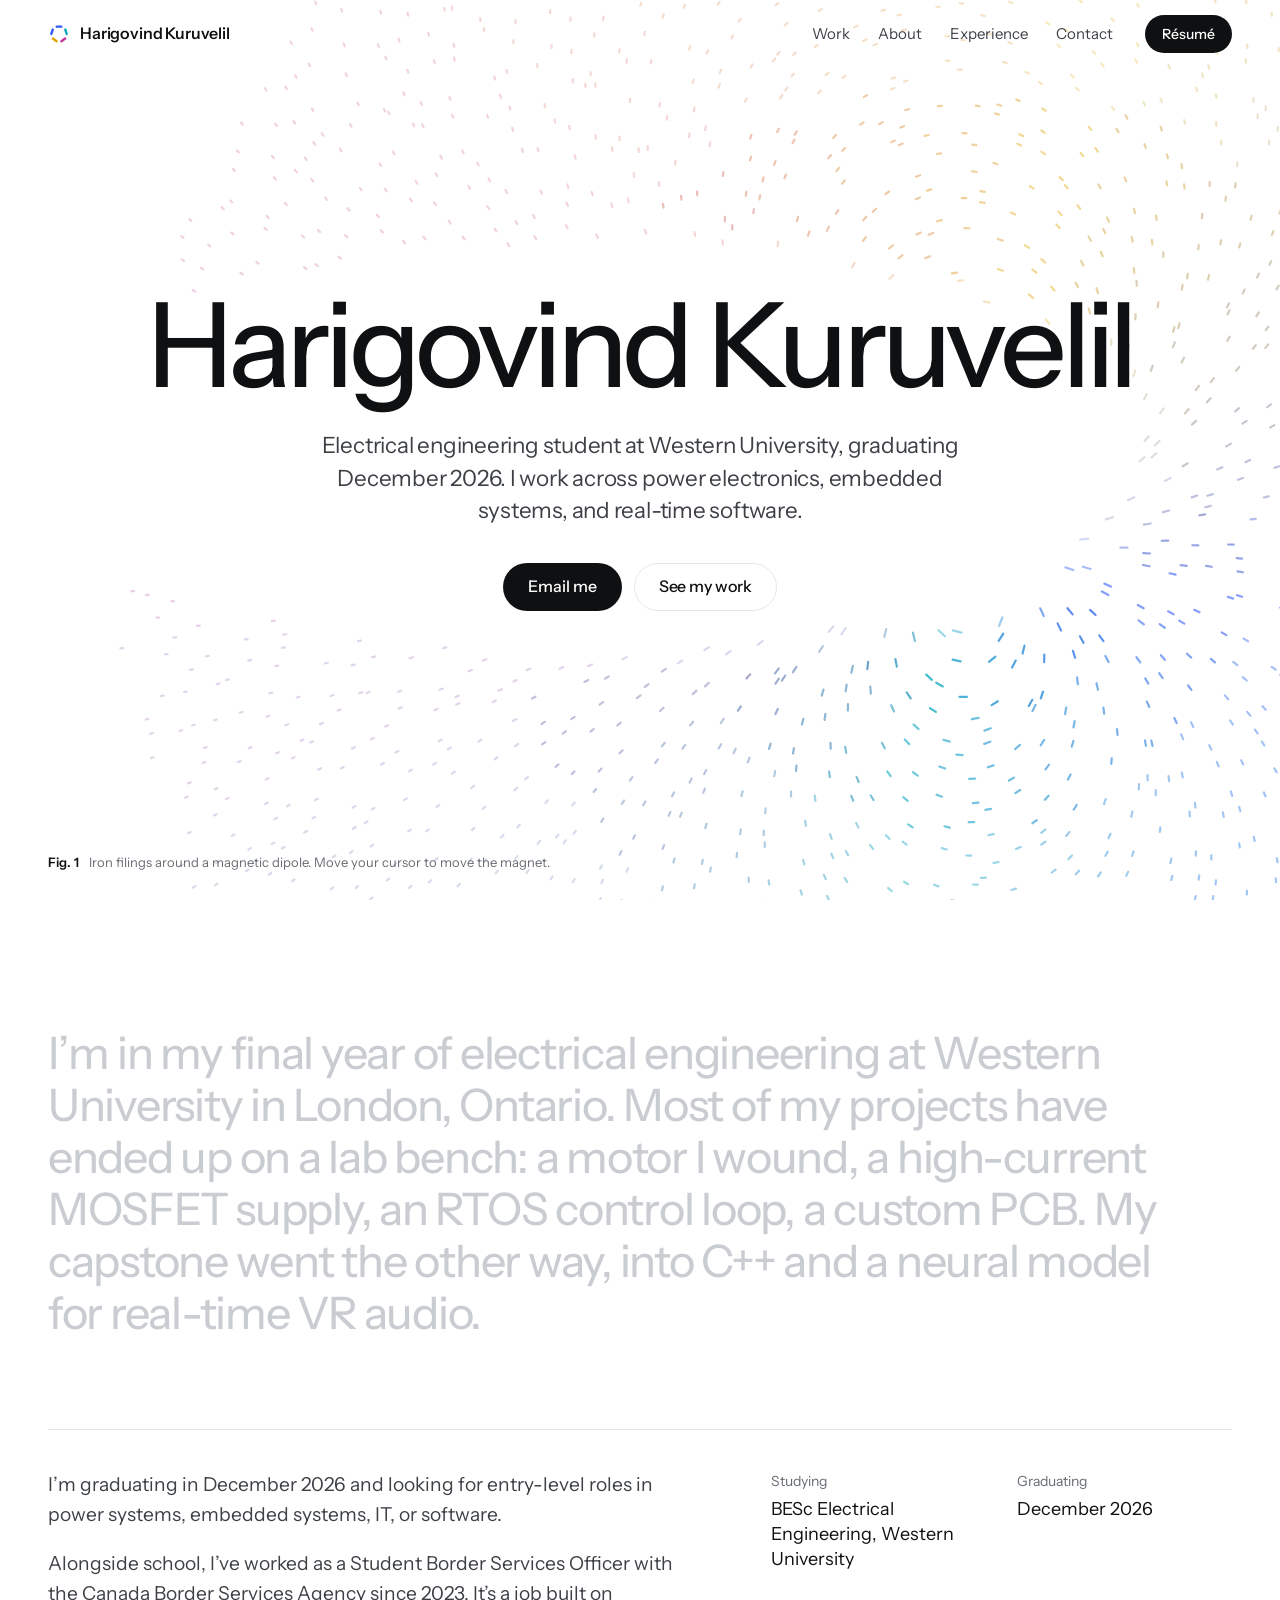
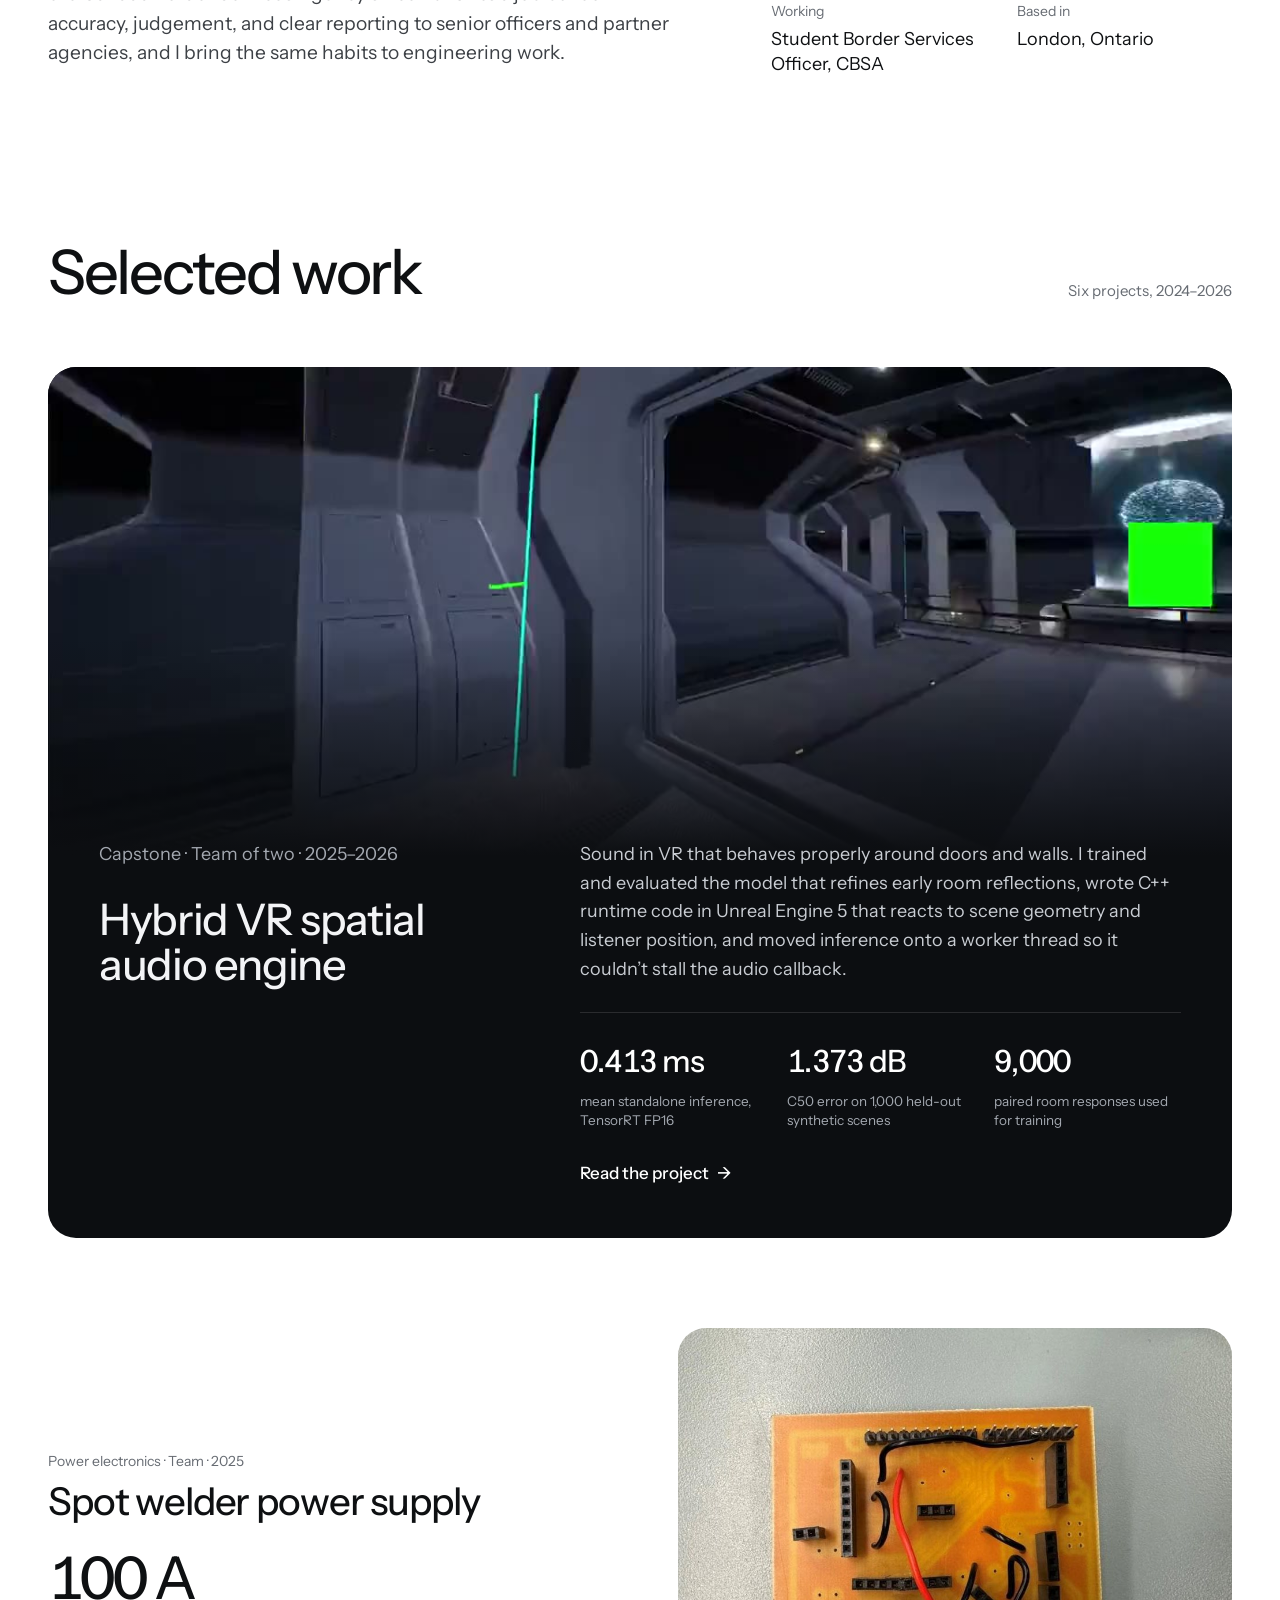
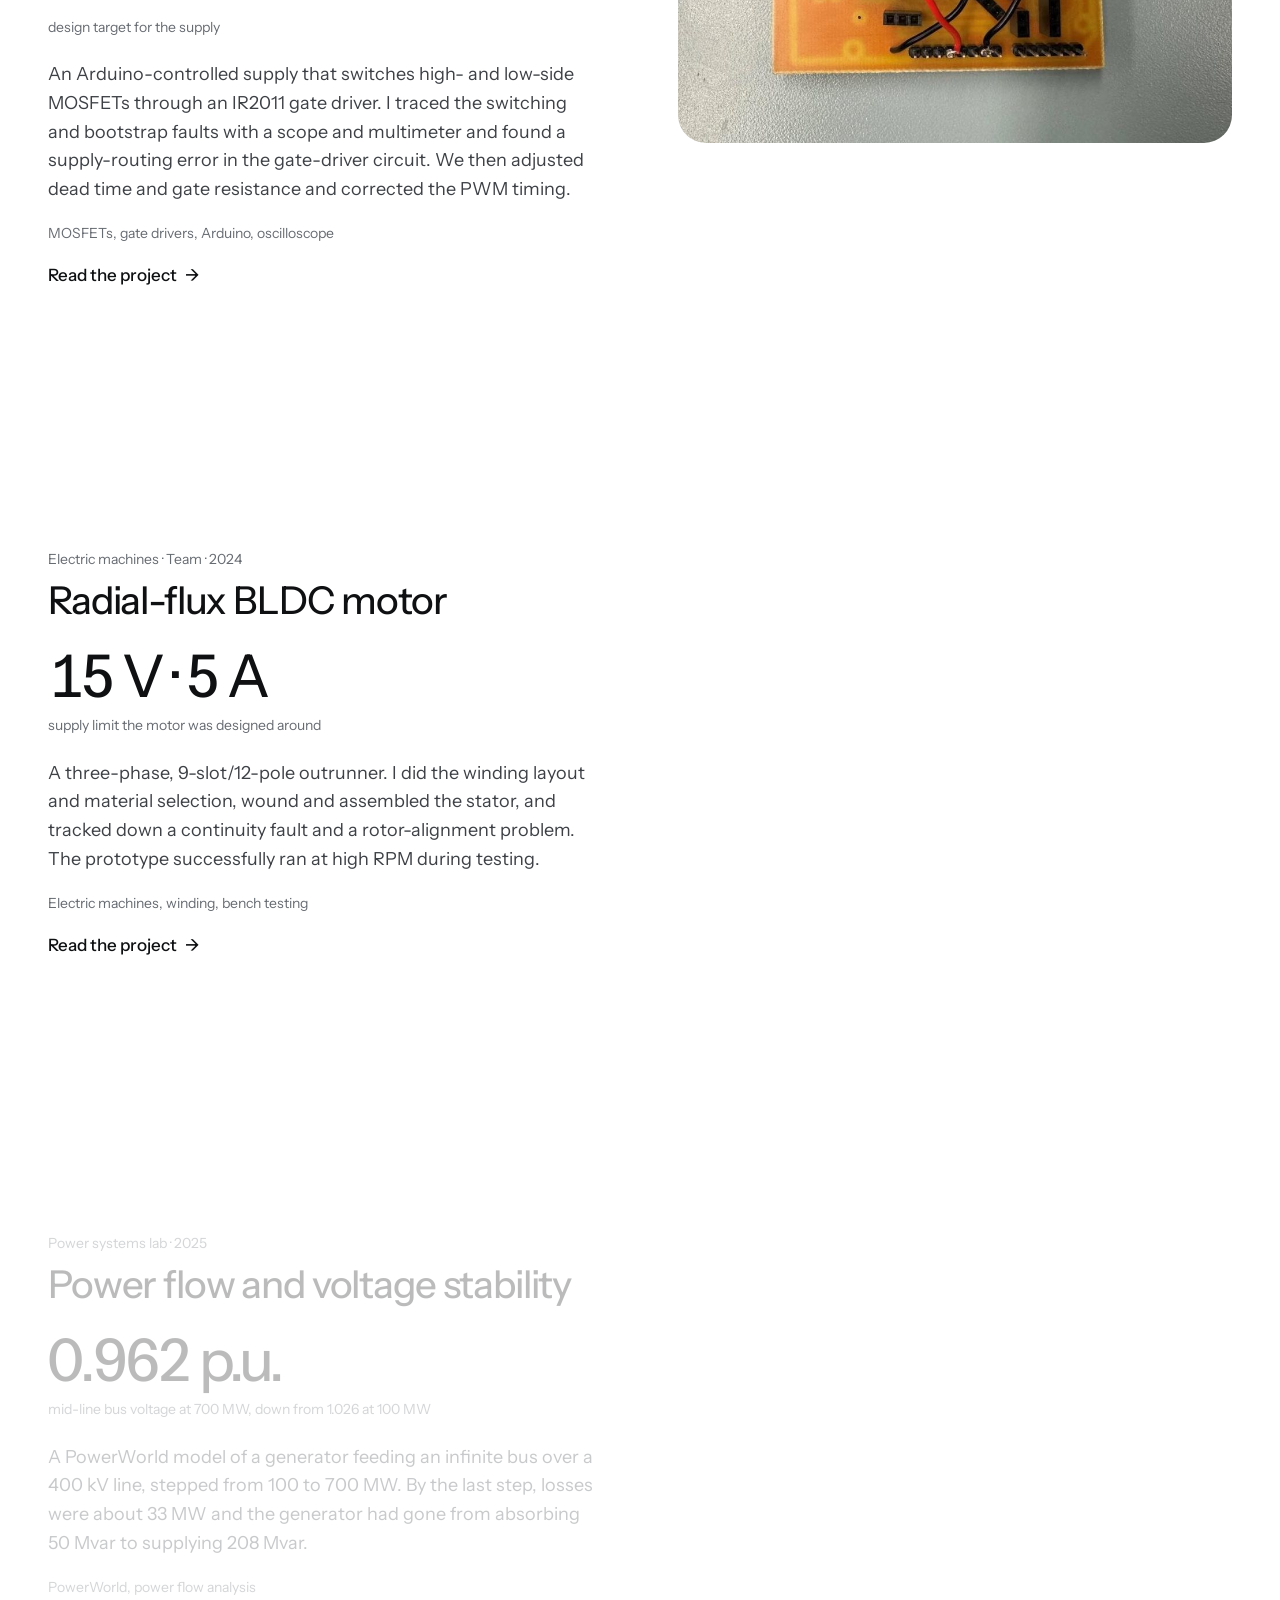
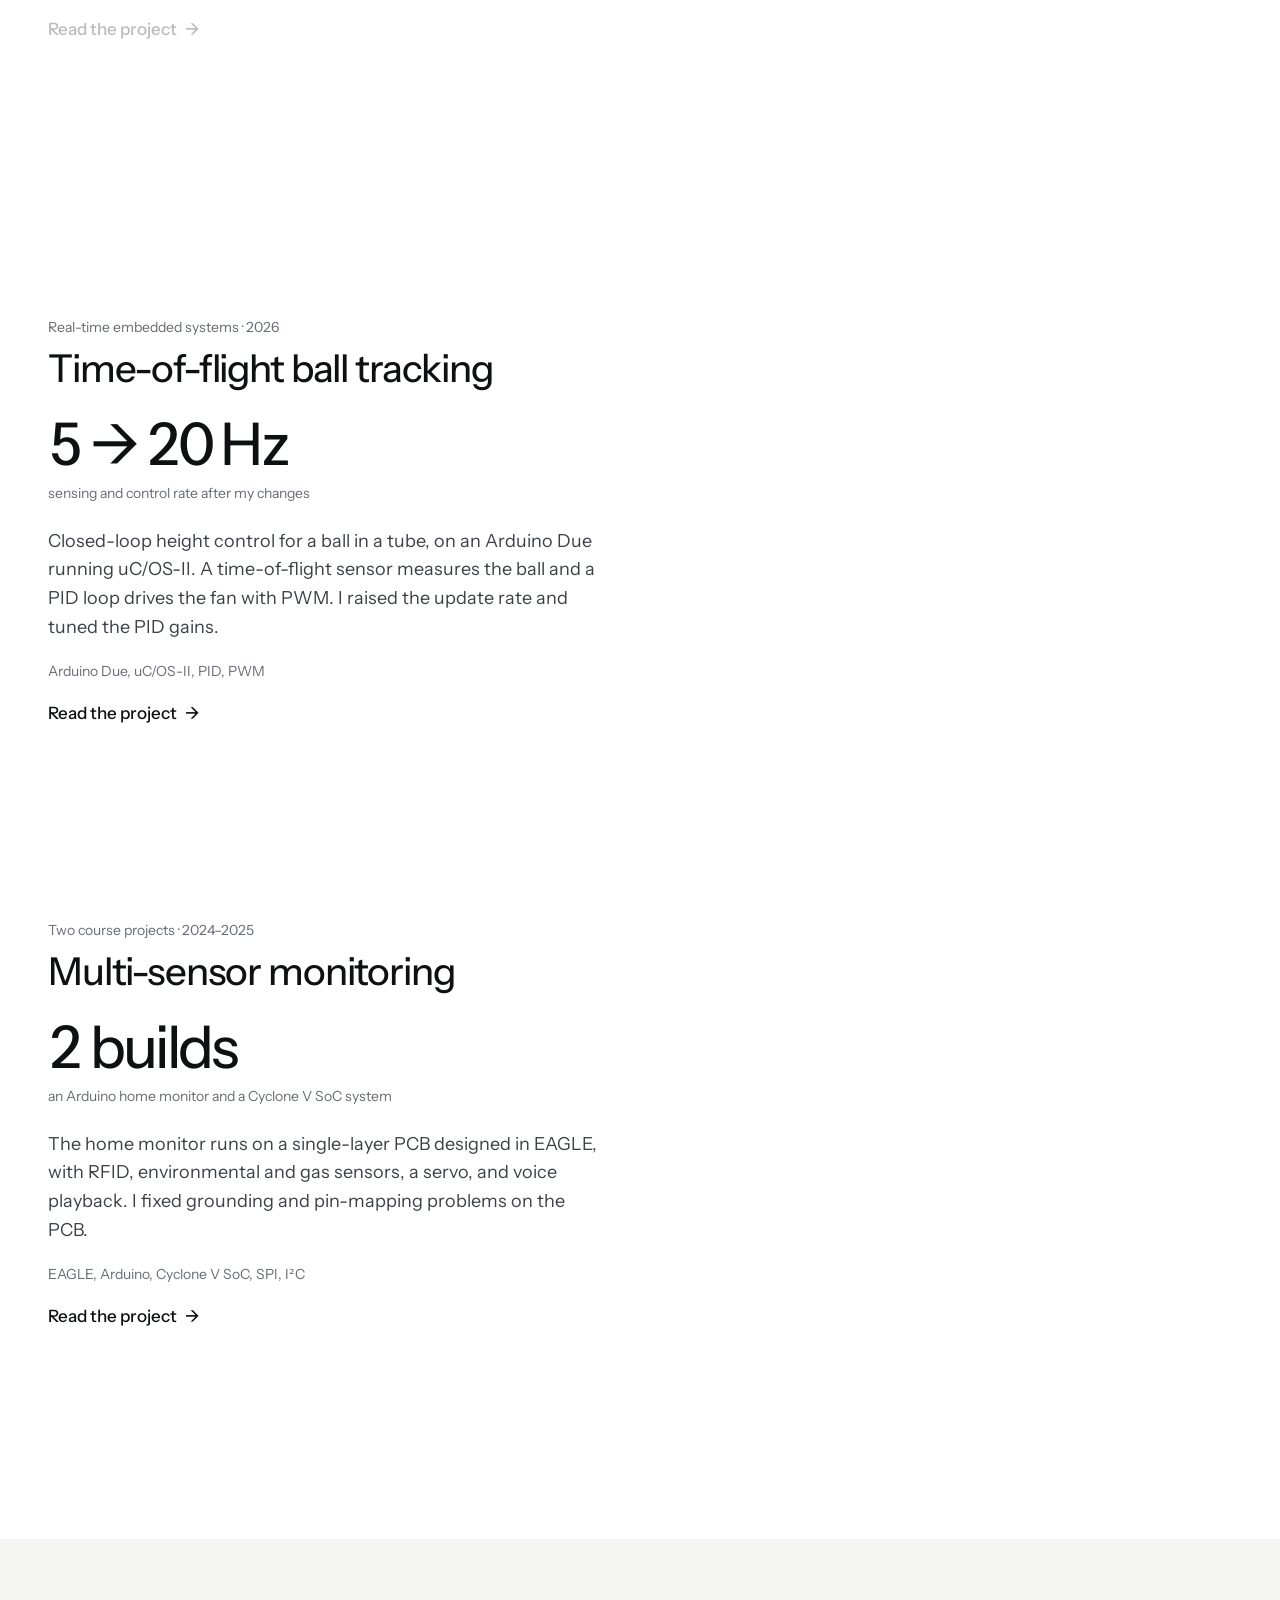
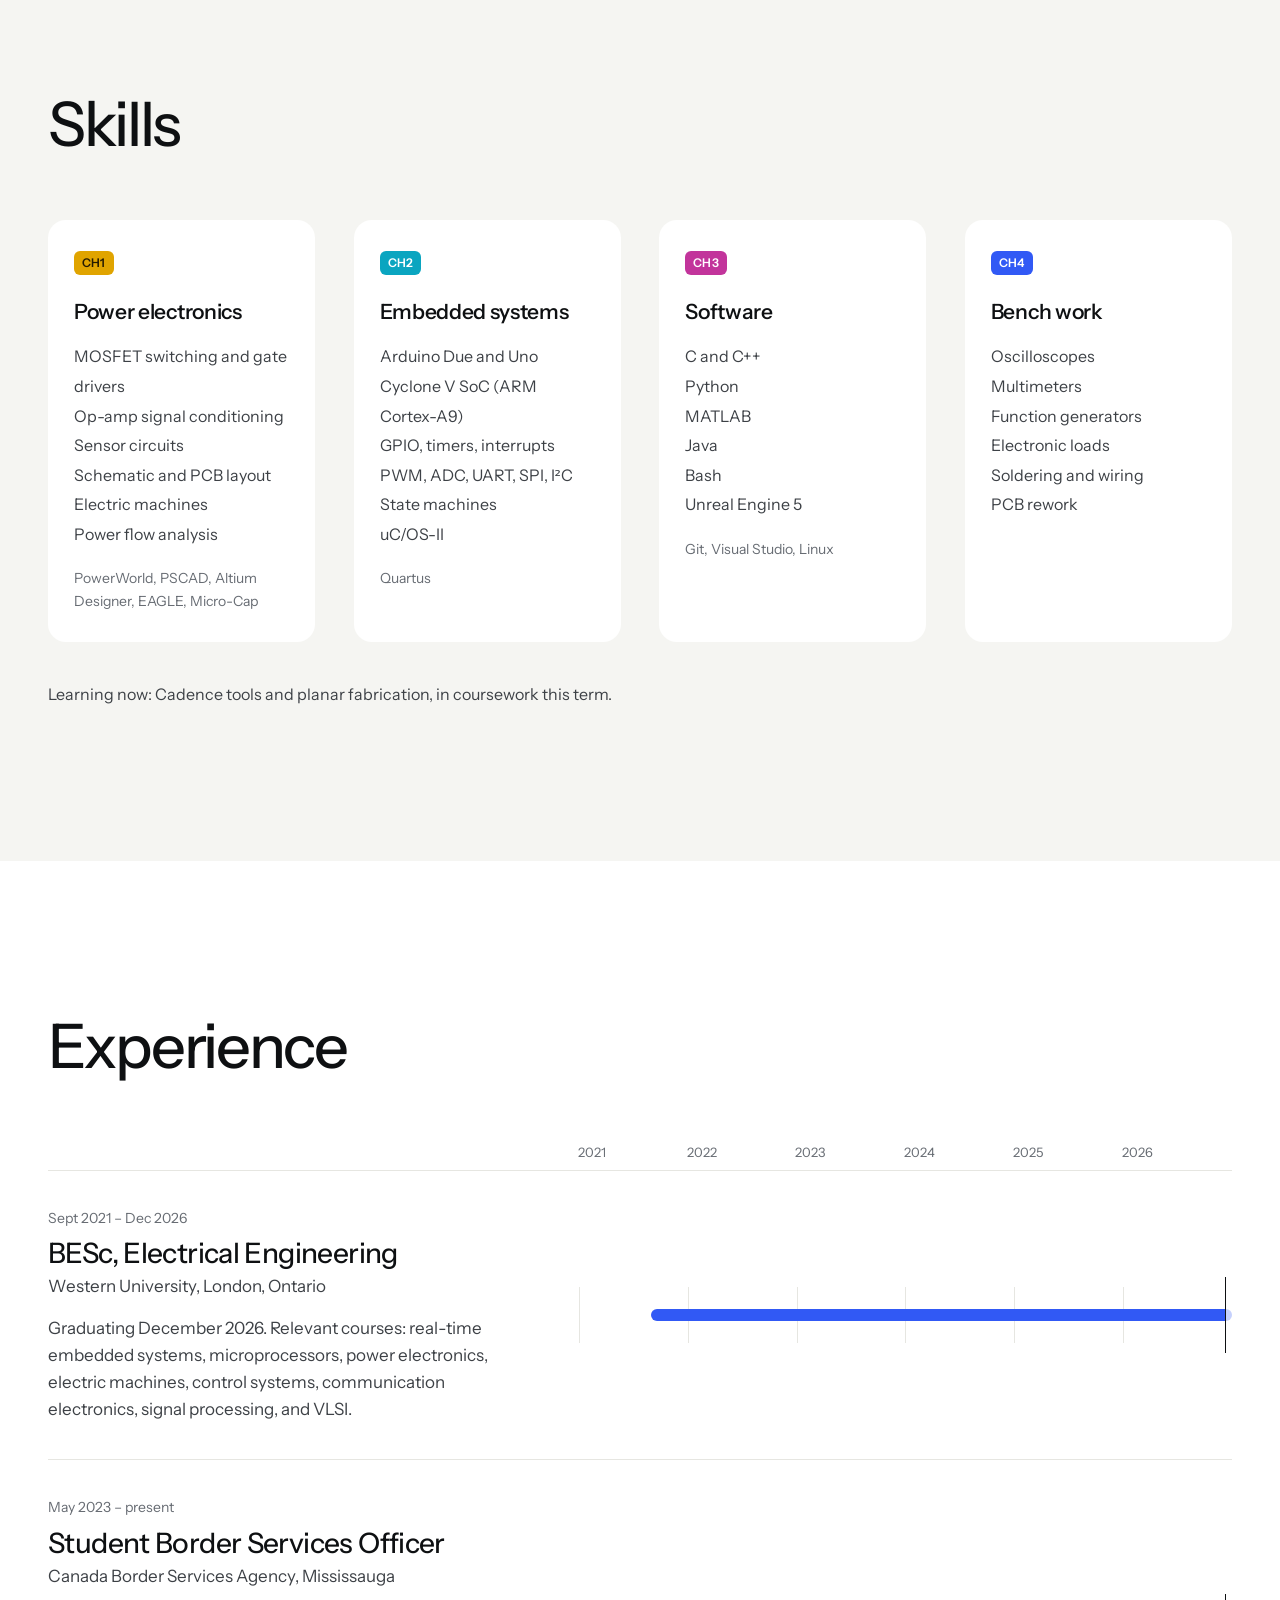
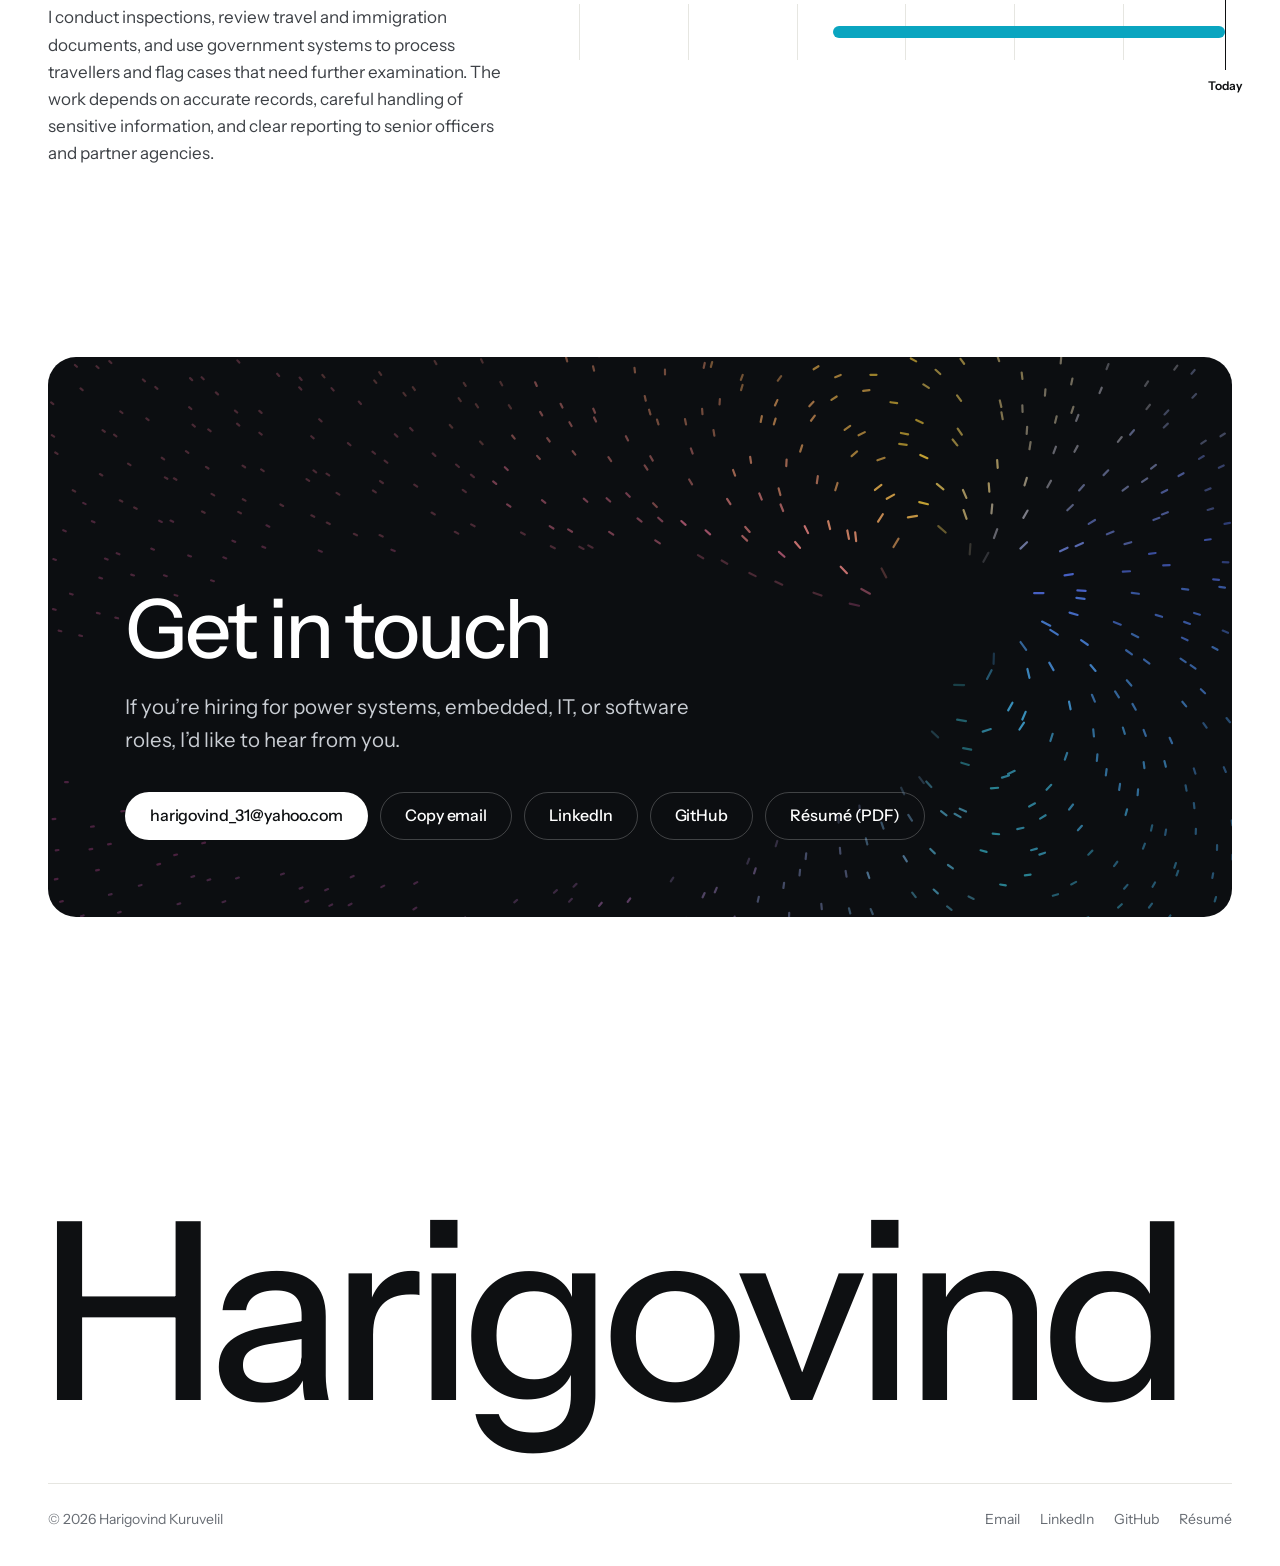
==== index.html @ dab85098 "Update site 2026-10-15" ====
<!doctype html>
<html lang="en">
<head>
  <meta charset="utf-8">
  <meta name="viewport" content="width=device-width, initial-scale=1">
  <meta name="theme-color" content="#ffffff">
  <meta name="description" content="Harigovind Kuruvelil, final-year electrical engineering student at Western University. Projects in power electronics, embedded systems, power systems, and real-time software.">
  <title>Harigovind Kuruvelil</title>
  <link rel="icon" type="image/svg+xml" href="assets/mark.svg">
  <link rel="preconnect" href="https://fonts.googleapis.com">
  <link rel="preconnect" href="https://fonts.gstatic.com" crossorigin>
  <link rel="stylesheet" href="https://fonts.googleapis.com/css2?family=Instrument+Sans:wght@400..700&display=swap">
  <link rel="stylesheet" href="styles.css?v=1">
  <script>document.documentElement.classList.add('js');</script>
  <script src="field.js?v=1" defer></script>
  <script src="main.js?v=1" defer></script>
</head>
<body>
  <a class="skip" href="#main">Skip to content</a>

  <header class="nav">
    <div class="wrap nav-in">
      <a class="brand" href="#top" aria-label="Harigovind Kuruvelil, back to top">
        <svg class="mark" viewBox="0 0 24 24" aria-hidden="true"><g stroke-width="2.6" stroke-linecap="round" fill="none"><path d="M9.5 4h5" stroke="#3159f5"/><path d="M18.84 7.15l1.54 4.76" stroke="#0aa5c0"/><path d="M18.73 17l-4.05 2.94" stroke="#c2349b"/><path d="M9.32 19.94L5.28 17" stroke="#e0a400"/><path d="M3.62 11.91l1.54-4.76" stroke="#3159f5"/></g></svg>
        <span>Harigovind Kuruvelil</span>
      </a>
      <nav class="links" aria-label="Sections">
        <a href="#work">Work</a>
        <a href="#about">About</a>
        <a href="#experience">Experience</a>
        <a href="#contact">Contact</a>
      </nav>
      <a class="btn btn-dark btn-sm" href="files/harigovind-kuruvelil-resume.pdf">Résumé</a>
    </div>
  </header>

  <main id="main">
    <section class="hero" id="top" data-field-area>
      <canvas class="field" data-field="light" data-mask=".hero-copy" aria-hidden="true"></canvas>
      <div class="hero-copy">
        <h1>Harigovind Kuruvelil</h1>
        <p class="hero-sub">Electrical engineering student at Western University, graduating December 2026. I work across power electronics, embedded systems, and real-time software.</p>
        <div class="hero-actions">
          <a class="btn btn-dark" href="mailto:harigovind_31@yahoo.com">Email me</a>
          <a class="btn btn-line" href="#work">See my work</a>
        </div>
      </div>
      <p class="fig-note"><span class="fig-num">Fig. 1</span> <span data-fig-text>Iron filings around a magnetic dipole. Move your cursor to move the magnet.</span></p>
    </section>

    <section class="section about" id="about" aria-labelledby="about-title">
      <div class="wrap">
        <h2 class="sr-only" id="about-title">About me</h2>
        <p class="statement" data-highlight>I’m in my final year of electrical engineering at Western University in London, Ontario. Most of my projects have ended up on a lab bench: a motor I wound, a high-current MOSFET supply, an RTOS control loop, a custom PCB. My capstone went the other way, into C++ and a neural model for real-time VR audio.</p>
        <div class="about-grid">
          <div class="about-text" data-reveal>
            <p>I’m graduating in December 2026 and looking for entry-level roles in power systems, embedded systems, IT, or software.</p>
            <p>Alongside school, I’ve worked as a Student Border Services Officer with the Canada Border Services Agency since 2023. It’s a job built on accuracy, judgement, and clear reporting to senior officers and partner agencies, and I bring the same habits to engineering work.</p>
          </div>
          <dl class="facts" data-reveal style="--d:1">
            <div><dt>Studying</dt><dd>BESc Electrical Engineering, Western University</dd></div>
            <div><dt>Graduating</dt><dd>December 2026</dd></div>
            <div><dt>Working</dt><dd>Student Border Services Officer, CBSA</dd></div>
            <div><dt>Based in</dt><dd>London, Ontario</dd></div>
          </dl>
        </div>
      </div>
    </section>

    <section class="section work" id="work" aria-labelledby="work-title">
      <div class="wrap">
        <div class="section-head" data-reveal>
          <h2 class="h2" id="work-title">Selected work</h2>
          <p class="section-note">Six projects, 2024–2026</p>
        </div>

        <article class="feature" data-reveal>
          <a class="feature-media" href="projects/hybrid-vr-audio.html" tabindex="-1" aria-hidden="true">
            <video data-autoplay muted loop playsinline preload="none" width="1280" height="528" poster="assets/loops/capstone-loop.jpg"><source src="assets/loops/capstone-loop.mp4" type="video/mp4"></video>
          </a>
          <div class="feature-body">
            <div>
              <p class="meta">Capstone · Team of two · 2025–2026</p>
              <h3><a href="projects/hybrid-vr-audio.html">Hybrid VR spatial audio engine</a></h3>
            </div>
            <div>
              <p>Sound in VR that behaves properly around doors and walls. I trained and evaluated the model that refines early room reflections, wrote C++ runtime code in Unreal Engine 5 that reacts to scene geometry and listener position, and moved inference onto a worker thread so it couldn’t stall the audio callback.</p>
              <div class="stats">
                <div class="stat"><span class="num">0.413 ms</span><span class="lbl">mean standalone inference, TensorRT FP16</span></div>
                <div class="stat"><span class="num">1.373 dB</span><span class="lbl">C50 error on 1,000 held-out synthetic scenes</span></div>
                <div class="stat"><span class="num">9,000</span><span class="lbl">paired room responses used for training</span></div>
              </div>
              <a class="arrow" href="projects/hybrid-vr-audio.html">Read the project</a>
            </div>
          </div>
        </article>

        <div class="showcase">
          <div class="show-list">
            <article class="show-item" data-index="0">
              <img class="inline-media" src="assets/show/spot-welder.jpg" width="1200" height="900" alt="Oscilloscope showing the two gate-driver outputs" loading="lazy">
              <p class="meta">Power electronics · Team · 2025</p>
              <h3><a href="projects/spot-welder-power-supply.html">Spot welder power supply</a></h3>
              <p class="metric"><span class="num">100&nbsp;A</span><span class="lbl">design target for the supply</span></p>
              <p>An Arduino-controlled supply that switches high- and low-side MOSFETs through an IR2011 gate driver. I traced the switching and bootstrap faults with a scope and multimeter and found a supply-routing error in the gate-driver circuit. We then adjusted dead time and gate resistance and corrected the PWM timing.</p>
              <p class="tools">MOSFETs, gate drivers, Arduino, oscilloscope</p>
              <a class="arrow" href="projects/spot-welder-power-supply.html">Read the project</a>
            </article>
            <article class="show-item" data-index="1">
              <img class="inline-media" src="assets/show/bldc-motor.jpg" width="1200" height="900" alt="Hand holding the 3D-printed rotor with magnets around its inside edge" loading="lazy">
              <p class="meta">Electric machines · Team · 2024</p>
              <h3><a href="projects/bldc-motor.html">Radial-flux BLDC motor</a></h3>
              <p class="metric"><span class="num">15&nbsp;V · 5&nbsp;A</span><span class="lbl">supply limit the motor was designed around</span></p>
              <p>A three-phase, 9-slot/12-pole outrunner. I did the winding layout and material selection, wound and assembled the stator, and tracked down a continuity fault and a rotor-alignment problem. The prototype successfully ran at high RPM during testing.</p>
              <p class="tools">Electric machines, winding, bench testing</p>
              <a class="arrow" href="projects/bldc-motor.html">Read the project</a>
            </article>
            <article class="show-item" data-index="2">
              <div class="inline-media chart-media" aria-hidden="true"></div>
              <p class="meta">Power systems lab · 2025</p>
              <h3><a href="projects/power-flow.html">Power flow and voltage stability</a></h3>
              <p class="metric"><span class="num">0.962&nbsp;p.u.</span><span class="lbl">mid-line bus voltage at 700&nbsp;MW, down from 1.026 at 100&nbsp;MW</span></p>
              <p>A PowerWorld model of a generator feeding an infinite bus over a 400&nbsp;kV line, stepped from 100 to 700&nbsp;MW. By the last step, losses were about 33&nbsp;MW and the generator had gone from absorbing 50&nbsp;Mvar to supplying 208&nbsp;Mvar.</p>
              <p class="tools">PowerWorld, power flow analysis</p>
              <a class="arrow" href="projects/power-flow.html">Read the project</a>
            </article>
            <article class="show-item" data-index="3">
              <img class="inline-media" src="assets/show/tof.jpg" width="1200" height="900" alt="Controller board with a blue LCD showing setpoint, distance, and duty cycle" loading="lazy">
              <p class="meta">Real-time embedded systems · 2026</p>
              <h3><a href="projects/tof-tracking.html">Time-of-flight ball tracking</a></h3>
              <p class="metric"><span class="num">5 → 20&nbsp;Hz</span><span class="lbl">sensing and control rate after my changes</span></p>
              <p>Closed-loop height control for a ball in a tube, on an Arduino Due running uC/OS-II. A time-of-flight sensor measures the ball and a PID loop drives the fan with PWM. I raised the update rate and tuned the PID gains.</p>
              <p class="tools">Arduino Due, uC/OS-II, PID, PWM</p>
              <a class="arrow" href="projects/tof-tracking.html">Read the project</a>
            </article>
            <article class="show-item" data-index="4">
              <img class="inline-media" src="assets/show/home-monitor.jpg" width="960" height="720" alt="Single-layer PCB with red and black jumper wires" loading="lazy">
              <p class="meta">Two course projects · 2024–2025</p>
              <h3><a href="projects/multi-sensor-monitoring.html">Multi-sensor monitoring</a></h3>
              <p class="metric"><span class="num">2 builds</span><span class="lbl">an Arduino home monitor and a Cyclone V SoC system</span></p>
              <p>The home monitor runs on a single-layer PCB designed in EAGLE, with RFID, environmental and gas sensors, a servo, and voice playback. I fixed grounding and pin-mapping problems on the PCB.</p>
              <p class="tools">EAGLE, Arduino, Cyclone V SoC, SPI, I²C</p>
              <a class="arrow" href="projects/multi-sensor-monitoring.html">Read the project</a>
            </article>
          </div>

          <div class="show-media" aria-hidden="true">
            <div class="show-frame">
              <img class="m active" src="assets/show/spot-welder.jpg" width="1200" height="900" alt="" loading="lazy">
              <img class="m" src="assets/show/bldc-motor.jpg" width="1200" height="900" alt="" loading="lazy">
              <div class="m chart-media">
                <svg class="pf-chart" viewBox="0 0 600 450" aria-hidden="true">
            
            <text class="pf-title" x="40" y="58">Bus 2 voltage</text>
            <text class="pf-sub" x="40" y="82">p.u., as generator output rises</text>
            <g class="pf-grid"><line x1="72" x2="560" y1="131.5" y2="131.5"/><line x1="72" x2="560" y1="202.5" y2="202.5" stroke-dasharray="4 5"/><line x1="72" x2="560" y1="273.5" y2="273.5"/><line x1="72" x2="560" y1="344.5" y2="344.5"/></g>
            <g class="pf-axis"><text x="62" y="135.5" text-anchor="end">1.02</text><text x="62" y="206.5" text-anchor="end">1.00</text><text x="62" y="277.5" text-anchor="end">0.98</text><text x="62" y="348.5" text-anchor="end">0.96</text>
              <text x="72" y="408" text-anchor="middle">100</text><text x="153.3" y="408" text-anchor="middle">200</text><text x="234.7" y="408" text-anchor="middle">300</text><text x="316" y="408" text-anchor="middle">400</text><text x="397.3" y="408" text-anchor="middle">500</text><text x="478.7" y="408" text-anchor="middle">600</text><text x="560" y="408" text-anchor="middle">700</text>
              <text x="560" y="432" text-anchor="end">Generator output (MW)</text></g>
            <path class="pf-area" d="M72,109.4 L153.3,114.7 L234.7,130.8 L316,158.8 L397.3,200.2 L478.7,258.1 L560,337.9 L560,380 L72,380 Z"/>
            <path class="pf-line" pathLength="1" d="M72,109.4 L153.3,114.7 L234.7,130.8 L316,158.8 L397.3,200.2 L478.7,258.1 L560,337.9"/>
            <g class="pf-pts"><circle cx="72" cy="109.4" r="5"/><circle cx="153.3" cy="114.7" r="5"/><circle cx="234.7" cy="130.8" r="5"/><circle cx="316" cy="158.8" r="5"/><circle cx="397.3" cy="200.2" r="5"/><circle cx="478.7" cy="258.1" r="5"/><circle cx="560" cy="337.9" r="5"/></g>
            <text class="pf-label" x="80" y="96">1.026</text><text class="pf-label" x="552" y="322" text-anchor="end">0.962</text>
          </svg>
              </div>
              <img class="m" src="assets/show/tof.jpg" width="1200" height="900" alt="" loading="lazy">
              <img class="m" src="assets/show/home-monitor.jpg" width="960" height="720" alt="" loading="lazy">
            </div>
          </div>
        </div>

      </div>
    </section>

    <section class="section skills" id="skills" aria-labelledby="skills-title">
      <div class="wrap">
        <div class="section-head" data-reveal>
          <h2 class="h2" id="skills-title">Skills</h2>
        </div>
        <div class="skill-grid">
          <div class="skill" data-reveal>
            <span class="ch ch1" aria-hidden="true">CH1</span>
            <h3>Power electronics</h3>
            <ul><li>MOSFET switching and gate drivers</li><li>Op-amp signal conditioning</li><li>Sensor circuits</li><li>Schematic and PCB layout</li><li>Electric machines</li><li>Power flow analysis</li></ul>
            <p class="tools">PowerWorld, PSCAD, Altium Designer, EAGLE, Micro-Cap</p>
          </div>
          <div class="skill" data-reveal style="--d:1">
            <span class="ch ch2" aria-hidden="true">CH2</span>
            <h3>Embedded systems</h3>
            <ul><li>Arduino Due and Uno</li><li>Cyclone V SoC (ARM Cortex-A9)</li><li>GPIO, timers, interrupts</li><li>PWM, ADC, UART, SPI, I²C</li><li>State machines</li><li>uC/OS-II</li></ul>
            <p class="tools">Quartus</p>
          </div>
          <div class="skill" data-reveal style="--d:2">
            <span class="ch ch3" aria-hidden="true">CH3</span>
            <h3>Software</h3>
            <ul><li>C and C++</li><li>Python</li><li>MATLAB</li><li>Java</li><li>Bash</li><li>Unreal Engine 5</li></ul>
            <p class="tools">Git, Visual Studio, Linux</p>
          </div>
          <div class="skill" data-reveal style="--d:3">
            <span class="ch ch4" aria-hidden="true">CH4</span>
            <h3>Bench work</h3>
            <ul><li>Oscilloscopes</li><li>Multimeters</li><li>Function generators</li><li>Electronic loads</li><li>Soldering and wiring</li><li>PCB rework</li></ul>
          </div>
        </div>
        <p class="learning" data-reveal>Learning now: Cadence tools and planar fabrication, in coursework this term.</p>
      </div>
    </section>

    <section class="section experience" id="experience" aria-labelledby="experience-title">
      <div class="wrap">
        <div class="section-head" data-reveal>
          <h2 class="h2" id="experience-title">Experience</h2>
        </div>
        <div class="timeline" data-start="2021-01" data-end="2027-01" style="--now:96.5%">
          <div class="tl-axis" aria-hidden="true">
            <div></div>
            <div class="tl-years"><span style="--x:0%">2021</span><span style="--x:16.667%">2022</span><span style="--x:33.333%">2023</span><span style="--x:50%">2024</span><span style="--x:66.667%">2025</span><span style="--x:83.333%">2026</span></div>
          </div>
          <article class="tl-row" data-reveal>
            <div class="tl-text">
              <p class="meta">Sept 2021 – Dec 2026</p>
              <h3>BESc, Electrical Engineering</h3>
              <p class="org">Western University, London, Ontario</p>
              <p>Graduating December 2026. Relevant courses: real-time embedded systems, microprocessors, power electronics, electric machines, control systems, communication electronics, signal processing, and VLSI.</p>
            </div>
            <div class="tl-track" aria-hidden="true"><span class="tl-bar" data-from="2021-09" data-to="2027-01" style="--s:11.111%;--e:100%;--c:var(--ch4);--split:96.1%"></span><span class="tl-now"></span></div>
          </article>
          <article class="tl-row" data-reveal>
            <div class="tl-text">
              <p class="meta">May 2023 – present</p>
              <h3>Student Border Services Officer</h3>
              <p class="org">Canada Border Services Agency, Mississauga</p>
              <p>I conduct inspections, review travel and immigration documents, and use government systems to process travellers and flag cases that need further examination. The work depends on accurate records, careful handling of sensitive information, and clear reporting to senior officers and partner agencies.</p>
            </div>
            <div class="tl-track" aria-hidden="true"><span class="tl-bar" data-from="2023-05" data-to="now" style="--s:38.889%;--e:96.5%;--c:var(--ch2)"></span><span class="tl-now"></span></div>
          </article>
        </div>
      </div>
    </section>

    <section class="section contact" id="contact" aria-labelledby="contact-title">
      <div class="wrap">
        <div class="contact-card" data-field-area data-reveal>
          <canvas class="field" data-field="dark" data-mask=".contact-copy" aria-hidden="true"></canvas>
          <div class="contact-copy">
            <h2 class="h2" id="contact-title">Get in touch</h2>
            <p>If you’re hiring for power systems, embedded, IT, or software roles, I’d like to hear from you.</p>
            <div class="contact-actions">
              <a class="btn btn-light" href="mailto:harigovind_31@yahoo.com">harigovind_31@yahoo.com</a>
              <button class="btn btn-ghost copy" type="button" data-copy="harigovind_31@yahoo.com">Copy email</button>
              <a class="btn btn-ghost" href="https://www.linkedin.com/in/harigovind-kuruvelil-943b292b0">LinkedIn</a>
              <a class="btn btn-ghost" href="https://github.com/harikuruvelil">GitHub</a>
              <a class="btn btn-ghost" href="files/harigovind-kuruvelil-resume.pdf">Résumé (PDF)</a>
            </div>
          </div>
        </div>
      </div>
    </section>
  </main>

  <footer class="footer">
    <div class="wrap">
      <p class="wordmark" aria-hidden="true"><span style="--i:0">H</span><span style="--i:1">a</span><span style="--i:2">r</span><span style="--i:3">i</span><span style="--i:4">g</span><span style="--i:5">o</span><span style="--i:6">v</span><span style="--i:7">i</span><span style="--i:8">n</span><span style="--i:9">d</span></p>
      <div class="foot-row">
        <p>© <span id="year">2026</span> Harigovind Kuruvelil</p>
        <p class="foot-links"><a href="mailto:harigovind_31@yahoo.com">Email</a><a href="https://www.linkedin.com/in/harigovind-kuruvelil-943b292b0">LinkedIn</a><a href="https://github.com/harikuruvelil">GitHub</a><a href="files/harigovind-kuruvelil-resume.pdf">Résumé</a></p>
      </div>
    </div>
  </footer>
</body>
</html>
---- styles.css ----
:root {
  --bg: #ffffff;
  --soft: #f5f5f2;
  --ink: #0e1012;
  --ink-2: #3d4146;
  --muted: #676c73;
  --faint: #c9ccd1;
  --line: #e6e6e1;
  --dark: #0c0e11;
  --on-dark: #f3f4f6;
  --on-dark-2: #a3a8b0;
  --ch1: #e0a400;
  --ch2: #0aa5c0;
  --ch3: #c2349b;
  --ch4: #3159f5;
  --font: "Instrument Sans", system-ui, -apple-system, "Segoe UI", Roboto, "Helvetica Neue", Arial, sans-serif;
  --ease: cubic-bezier(.2, .7, .1, 1);
  --r-lg: 28px;
  --r-md: 18px;
  --r-sm: 12px;
  --pad: clamp(20px, 4vw, 48px);
  --max: 1240px;
}

*, *::before, *::after { box-sizing: border-box; }

html { -webkit-text-size-adjust: 100%; scroll-behavior: smooth; }

body {
  margin: 0;
  background: var(--bg);
  color: var(--ink);
  font-family: var(--font);
  font-size: 1.0625rem;
  line-height: 1.6;
  -webkit-font-smoothing: antialiased;
  text-rendering: optimizeLegibility;
}

img, video, svg { display: block; max-width: 100%; }
img, video { height: auto; }
a { color: inherit; text-decoration: none; }
p { margin: 0 0 1em; }
h1, h2, h3 { margin: 0; font-weight: 470; }
button { font: inherit; cursor: pointer; }
sub, sup { line-height: 0; }
::selection { background: #dfe6ff; }
:focus-visible { outline: 2px solid var(--ch4); outline-offset: 3px; border-radius: 6px; }

.wrap { width: 100%; max-width: calc(var(--max) + 2 * var(--pad)); margin: 0 auto; padding: 0 var(--pad); }
.sr-only { position: absolute; width: 1px; height: 1px; overflow: hidden; clip: rect(0 0 0 0); white-space: nowrap; }
.skip { position: absolute; left: 16px; top: -60px; z-index: 100; background: var(--ink); color: #fff; padding: 10px 14px; border-radius: 10px; font-size: 14px; }
.skip:focus { top: 12px; }

.meta { font-size: 14px; color: var(--muted); margin: 0; letter-spacing: 0; }
.tools { font-size: 14px; color: var(--muted); margin: 0; }

/* Buttons and links */

.btn {
  display: inline-flex; align-items: center; justify-content: center; gap: 8px;
  height: 48px; padding: 0 24px; border-radius: 999px; border: 1px solid transparent;
  font-size: 16px; font-weight: 500; letter-spacing: -0.005em; white-space: nowrap;
  transition: transform .3s var(--ease), background-color .3s, border-color .3s, color .3s;
}
.btn:hover { transform: translateY(-1px); }
.btn-sm { height: 38px; padding: 0 16px; font-size: 14px; }
.btn-dark { background: var(--ink); color: #fff; }
.btn-dark:hover { background: #2a2e34; }
.btn-line { border-color: var(--line); background: rgba(255, 255, 255, .78); color: var(--ink); }
.btn-line:hover { border-color: var(--ink); }
.btn-light { background: #fff; color: var(--ink); }
.btn-light:hover { background: #e9ebef; }
.btn-ghost { border-color: rgba(255, 255, 255, .22); background: transparent; color: #fff; }
.btn-ghost:hover { border-color: rgba(255, 255, 255, .7); }

.arrow { display: inline-flex; align-items: center; gap: 8px; font-weight: 500; }
.arrow::after { content: "→"; transition: transform .35s var(--ease); }
.arrow:hover::after { transform: translateX(4px); }

/* Nav */

.nav { position: fixed; inset: 0 0 auto; z-index: 50; transition: background-color .35s, box-shadow .35s; }
.nav.scrolled, .nav.solid { background: rgba(255, 255, 255, .82); -webkit-backdrop-filter: saturate(1.6) blur(16px); backdrop-filter: saturate(1.6) blur(16px); box-shadow: 0 1px 0 var(--line); }
.nav-in { display: flex; align-items: center; gap: 32px; height: 68px; }
.brand { display: flex; align-items: center; gap: 10px; font-size: 16px; font-weight: 560; letter-spacing: -0.01em; white-space: nowrap; }
.mark { width: 22px; height: 22px; transition: transform .8s var(--ease); }
.brand:hover .mark { transform: rotate(72deg); }
.links { display: flex; gap: 28px; margin-left: auto; font-size: 15px; color: var(--ink-2); }
.links a { position: relative; padding: 6px 0; }
.links a::after { content: ""; position: absolute; left: 0; right: 0; bottom: 0; height: 1.5px; background: currentColor; transform: scaleX(0); transform-origin: left; transition: transform .4s var(--ease); }
.links a:hover { color: var(--ink); }
.links a:hover::after { transform: scaleX(1); }

/* Hero */

.hero { position: relative; min-height: max(640px, 100svh); display: grid; place-items: center; overflow: hidden; padding: 120px var(--pad) 120px; text-align: center; }
.hero .field { position: absolute; inset: 0; width: 100%; height: 100%; }
.hero-copy { position: relative; max-width: 1200px; }
.hero h1 { font-size: clamp(52px, 9.2vw, 138px); font-weight: 470; letter-spacing: -0.045em; line-height: .95; }
.hero-sub { font-size: clamp(18px, 1.75vw, 23px); line-height: 1.45; color: var(--ink-2); max-width: 640px; margin: 28px auto 0; letter-spacing: -0.01em; }
.hero-actions { display: flex; justify-content: center; flex-wrap: wrap; gap: 12px; margin-top: 36px; }
.fig-note { position: absolute; left: var(--pad); bottom: 28px; display: flex; gap: 10px; align-items: baseline; max-width: min(560px, calc(100% - 2 * var(--pad))); margin: 0; font-size: 13px; line-height: 1.45; color: var(--muted); text-align: left; }
.fig-num { font-weight: 600; color: var(--ink); white-space: nowrap; }

.js .hero-copy > * { opacity: 0; transform: translateY(18px); filter: blur(6px); animation: rise 1.2s var(--ease) forwards; }
.js .hero-copy > :nth-child(2) { animation-delay: .15s; }
.js .hero-copy > :nth-child(3) { animation-delay: .3s; }
.js .fig-note { opacity: 0; animation: rise 1.2s .8s var(--ease) forwards; }
@keyframes rise { to { opacity: 1; transform: none; filter: none; } }

/* Sections */

.section { padding: clamp(96px, 12vw, 168px) 0; }
.h2 { font-size: clamp(38px, 4.8vw, 66px); font-weight: 470; letter-spacing: -0.038em; line-height: 1.02; }
.section-head { display: flex; align-items: flex-end; justify-content: space-between; gap: 24px; margin-bottom: clamp(40px, 5vw, 64px); }
.section-note { font-size: 15px; color: var(--muted); margin: 0; }

.js [data-reveal] { opacity: 0; transform: translateY(28px); transition: opacity 1s var(--ease), transform 1s var(--ease); transition-delay: calc(var(--d, 0) * 90ms); }
.js [data-reveal].in { opacity: 1; transform: none; }

/* About */

.about { padding-top: clamp(80px, 10vw, 140px); }
.statement { font-size: clamp(28px, 3.5vw, 50px); line-height: 1.16; letter-spacing: -0.028em; font-weight: 450; max-width: 1120px; margin: 0; }
.statement .w { transition: color .5s var(--ease); }
.statement.is-dim .w { color: var(--faint); }
.statement.is-dim .w.on { color: var(--ink); }
.about-grid { display: grid; grid-template-columns: 7fr 5fr; gap: clamp(32px, 6vw, 96px); margin-top: clamp(56px, 7vw, 96px); padding-top: 40px; border-top: 1px solid var(--line); }
.about-text p { font-size: clamp(18px, 1.5vw, 21px); line-height: 1.55; color: var(--ink-2); max-width: 34em; }
.facts { display: grid; grid-template-columns: 1fr 1fr; gap: 28px 32px; margin: 0; align-content: start; }
.facts dt { font-size: 14px; color: var(--muted); margin-bottom: 4px; }
.facts dd { margin: 0; font-size: 18px; line-height: 1.4; }

/* Work */

.work { padding-top: 0; }
.feature { background: var(--dark); color: var(--on-dark); border-radius: var(--r-lg); overflow: hidden; }
.feature-media { position: relative; display: block; aspect-ratio: 1280 / 528; background: #000; }
.feature-media video { width: 100%; height: 100%; object-fit: cover; }
.feature-media::after { content: ""; position: absolute; inset: auto 0 0; height: 45%; background: linear-gradient(rgba(12, 14, 17, 0), var(--dark)); pointer-events: none; }
.feature-body { display: grid; grid-template-columns: 5fr 7fr; gap: clamp(24px, 4vw, 64px); padding: 8px clamp(24px, 4vw, 56px) clamp(28px, 4vw, 56px); margin-top: -24px; position: relative; }
.feature .meta { color: var(--on-dark-2); }
.feature h3 { font-size: clamp(30px, 3.4vw, 48px); letter-spacing: -0.032em; line-height: 1.04; margin-top: 10px; }
.feature h3 a:hover { color: #fff; text-decoration: underline; text-decoration-thickness: 1.5px; text-underline-offset: .12em; }
.feature p { color: #c9cdd3; font-size: 18px; line-height: 1.6; margin-bottom: 28px; }
.stats { display: grid; grid-template-columns: repeat(3, 1fr); gap: 20px; padding-top: 24px; margin-bottom: 30px; border-top: 1px solid rgba(255, 255, 255, .12); }
.stat .num { display: block; font-size: clamp(24px, 2.4vw, 34px); font-weight: 480; letter-spacing: -0.02em; color: #fff; font-variant-numeric: tabular-nums; }
.stat .lbl { display: block; margin-top: 6px; font-size: 13.5px; line-height: 1.4; color: var(--on-dark-2); }
.feature .arrow { color: #fff; }

.showcase { display: grid; grid-template-columns: 1fr 1fr; gap: clamp(32px, 6vw, 96px); margin-top: clamp(48px, 7vw, 96px); }
.show-item { min-height: 76vh; display: flex; flex-direction: column; justify-content: center; padding: 48px 0; opacity: .28; transition: opacity .6s var(--ease); }
.show-item.active { opacity: 1; }
.show-item:last-child { min-height: 58vh; }
.show-item h3 { font-size: clamp(30px, 3vw, 44px); letter-spacing: -0.03em; line-height: 1.06; margin: 10px 0 0; }
.show-item h3 a:hover { text-decoration: underline; text-decoration-thickness: 1.5px; text-underline-offset: .12em; }
.show-item > p:not(.meta):not(.tools):not(.metric) { font-size: 18px; color: var(--ink-2); max-width: 32em; }
.metric { margin: 26px 0 22px; }
.metric .num { display: block; font-size: clamp(40px, 4.6vw, 64px); font-weight: 460; letter-spacing: -0.045em; line-height: 1; font-variant-numeric: tabular-nums; }
.metric .lbl { display: block; margin-top: 8px; font-size: 14px; color: var(--muted); }
.show-item .tools { margin-bottom: 18px; }
.show-item .inline-media { display: none; }
.show-media { position: sticky; top: max(96px, calc(50vh - min(17vw, 218px))); align-self: start; }
.show-frame { position: relative; aspect-ratio: 4 / 3; border-radius: var(--r-lg); overflow: hidden; background: var(--soft); }
.show-frame .m { position: absolute; inset: 0; width: 100%; height: 100%; object-fit: cover; opacity: 0; transform: scale(1.05); transition: opacity .8s var(--ease), transform 1.4s var(--ease); }
.show-frame .m.active { opacity: 1; transform: none; }

.chart-media { background: var(--soft); }
.chart-media:empty { display: none !important; }
.pf-chart { width: 100%; height: 100%; font-family: var(--font); }
.pf-title { font-size: 26px; font-weight: 500; letter-spacing: -0.02em; fill: var(--ink); }
.pf-sub { font-size: 15px; fill: var(--muted); }
.pf-grid line { stroke: #dddcd5; stroke-width: 1; }
.pf-axis text { font-size: 13px; fill: var(--muted); }
.pf-area { fill: rgba(49, 89, 245, .08); opacity: 0; transition: opacity 1s .6s var(--ease); }
.pf-line { fill: none; stroke: var(--ch4); stroke-width: 3; stroke-linejoin: round; stroke-dasharray: 1; stroke-dashoffset: 1; transition: stroke-dashoffset 1.6s .2s var(--ease); }
.pf-pts circle { fill: var(--ch4); stroke: var(--soft); stroke-width: 3; opacity: 0; transition: opacity .4s var(--ease); }
.pf-label { font-size: 14px; font-weight: 600; fill: var(--ink); opacity: 0; transition: opacity .6s 1.4s; }
.active .pf-area, .active .pf-label { opacity: 1; }
.active .pf-line { stroke-dashoffset: 0; }
.active .pf-pts circle { opacity: 1; }
.active .pf-pts circle:nth-child(1) { transition-delay: .3s; }
.active .pf-pts circle:nth-child(2) { transition-delay: .5s; }
.active .pf-pts circle:nth-child(3) { transition-delay: .7s; }
.active .pf-pts circle:nth-child(4) { transition-delay: .9s; }
.active .pf-pts circle:nth-child(5) { transition-delay: 1.1s; }
.active .pf-pts circle:nth-child(6) { transition-delay: 1.3s; }
.active .pf-pts circle:nth-child(7) { transition-delay: 1.5s; }

/* Skills */

.skills { background: var(--soft); }
.skill-grid { display: grid; grid-template-columns: repeat(4, minmax(0, 1fr)); gap: clamp(24px, 3vw, 40px); }
.skill { background: var(--bg); border-radius: var(--r-md); padding: 28px 26px 30px; }
.ch { display: inline-block; font-size: 12px; font-weight: 600; letter-spacing: .02em; line-height: 1; padding: 6px 8px; border-radius: 6px; color: #fff; }
.ch1 { background: var(--ch1); color: #241a00; }
.ch2 { background: var(--ch2); }
.ch3 { background: var(--ch3); }
.ch4 { background: var(--ch4); }
.skill h3 { font-size: 21px; font-weight: 540; letter-spacing: -0.015em; margin: 20px 0 14px; }
.skill ul { list-style: none; margin: 0 0 18px; padding: 0; font-size: 16px; line-height: 1.85; color: var(--ink-2); }
.learning { margin: 40px 0 0; font-size: 16px; color: var(--ink-2); }

/* Experience */

.tl-axis, .tl-row { display: grid; grid-template-columns: 5fr 7fr; gap: clamp(24px, 5vw, 80px); }
.tl-years { position: relative; height: 28px; font-size: 13px; color: var(--muted); }
.tl-years span { position: absolute; left: var(--x); top: 0; transform: translateX(-1px); }
.tl-row { padding: 36px 0; border-top: 1px solid var(--line); }
.tl-row h3 { font-size: clamp(24px, 2.2vw, 30px); letter-spacing: -0.022em; line-height: 1.15; margin-top: 8px; }
.tl-row .org { margin: 4px 0 14px; color: var(--ink-2); }
.tl-row p:last-child { margin-bottom: 0; color: var(--ink-2); max-width: 36em; }
.tl-track { position: relative; height: 56px; align-self: center; background-image: repeating-linear-gradient(to right, var(--line) 0 1px, transparent 1px calc(100% / 6)); }
.tl-bar { position: absolute; top: 50%; left: var(--s); width: calc(var(--e) - var(--s)); height: 12px; margin-top: -6px; border-radius: 99px; background: linear-gradient(90deg, var(--c) var(--split, 100%), color-mix(in srgb, var(--c) 28%, #fff) var(--split, 100%)); transform-origin: left; transform: scaleX(0); transition: transform 1.6s .2s var(--ease); }
.tl-row.in .tl-bar, html:not(.js) .tl-bar { transform: none; }
.tl-now { position: absolute; top: -10px; bottom: -10px; left: var(--now); width: 1.5px; background: var(--ink); }
.timeline .tl-row:last-child .tl-now::after { content: "Today"; position: absolute; top: 100%; left: 50%; transform: translate(-50%, 6px); font-size: 12px; font-weight: 600; white-space: nowrap; }

/* Contact */

.contact { padding-top: 0; }
.contact-card { position: relative; overflow: hidden; background: var(--dark); color: #fff; border-radius: var(--r-lg); min-height: 560px; display: flex; align-items: flex-end; padding: clamp(36px, 6vw, 88px); }
.contact-card .field { position: absolute; inset: 0; width: 100%; height: 100%; }
.contact-copy { position: relative; max-width: 940px; }
.contact-card .h2 { font-size: clamp(44px, 6.4vw, 96px); }
.contact-card p { font-size: clamp(18px, 1.6vw, 21px); color: #c9cdd3; max-width: 30em; margin: 20px 0 0; }
.contact-actions { display: flex; flex-wrap: wrap; gap: 12px; margin-top: 36px; }

/* Footer */

.footer { padding: clamp(56px, 8vw, 96px) 0 36px; overflow: hidden; }
.wordmark { display: flex; margin: 0 0 0 -0.04em; font-size: clamp(64px, 19.4vw, 298px); white-space: nowrap; font-weight: 480; letter-spacing: -0.05em; line-height: 1; padding: .08em 0; user-select: none; }
.wordmark span { display: inline-block; animation: wave 6s ease-in-out infinite; animation-delay: calc(var(--i) * -0.45s); }
@keyframes wave { 0%, 100% { transform: translateY(-0.055em); } 50% { transform: translateY(0.055em); } }
.foot-row { display: flex; justify-content: space-between; flex-wrap: wrap; gap: 12px 24px; margin-top: 28px; padding-top: 24px; border-top: 1px solid var(--line); font-size: 14px; color: var(--muted); }
.foot-row p { margin: 0; }
.foot-links { display: flex; flex-wrap: wrap; gap: 20px; }
.foot-links a:hover { color: var(--ink); }

/* Project pages */

.progress { position: fixed; inset: 0 0 auto; height: 2px; z-index: 60; pointer-events: none; }
.progress span { display: block; height: 100%; background: var(--ink); transform-origin: left; transform: scaleX(0); }
.p-head { padding-top: clamp(116px, 14vw, 168px); }
.back { font-size: 15px; color: var(--muted); }
.back:hover { color: var(--ink); }
.p-head .meta { margin-top: 36px; }
.p-head h1 { font-size: clamp(42px, 6.2vw, 92px); letter-spacing: -0.042em; line-height: .98; margin-top: 14px; max-width: 15ch; }
.p-lead { font-size: clamp(19px, 1.9vw, 25px); line-height: 1.45; letter-spacing: -0.012em; color: var(--ink-2); max-width: 36em; margin: 28px 0 0; }
.p-facts { display: grid; grid-template-columns: repeat(4, minmax(0, 1fr)); gap: 24px 32px; margin: 56px 0 0; padding-top: 28px; border-top: 1px solid var(--line); }
.p-facts dt { font-size: 14px; color: var(--muted); margin-bottom: 4px; }
.p-facts dd { margin: 0; font-size: 16px; line-height: 1.45; }
.p-hero { margin: clamp(40px, 5vw, 64px) 0 0; }
.p-hero img, .p-hero video { width: 100%; border-radius: var(--r-lg); background: var(--soft); }
.p-hero.wide img { max-height: 82vh; object-fit: cover; object-position: 50% 30%; }
.p-hero.diagram img { background: #fff; border: 1px solid var(--line); }
.p-hero.tall { display: flex; flex-direction: column; align-items: center; }
.p-hero.tall video, .p-hero.tall img { width: auto; max-height: 78vh; }
.p-hero figcaption { font-size: 14.5px; line-height: 1.5; color: var(--muted); margin-top: 12px; max-width: 46em; }
.p-body { display: grid; grid-template-columns: 200px minmax(0, 1fr); gap: clamp(32px, 6vw, 96px); margin-top: clamp(56px, 7vw, 96px); }
.toc { position: sticky; top: 104px; align-self: start; font-size: 14px; }
.toc p { margin: 0 0 12px; color: var(--ink); font-weight: 560; }
.toc a { display: block; padding: 6px 0 6px 14px; border-left: 1.5px solid var(--line); color: var(--muted); transition: color .3s, border-color .3s; }
.toc a:hover { color: var(--ink); }
.toc a.active { border-color: var(--ink); color: var(--ink); }

.prose { font-size: 18px; line-height: 1.7; color: var(--ink-2); }
.prose > * { max-width: 700px; }
.prose > .wide, .prose > .pair, .prose > .table-wrap { max-width: none; }
.prose h2 { font-size: clamp(26px, 2.4vw, 34px); font-weight: 500; letter-spacing: -0.022em; line-height: 1.15; color: var(--ink); margin: 64px 0 16px; scroll-margin-top: 100px; }
.prose h2:first-child { margin-top: 0; }
.prose ul { padding-left: 1.2em; margin: 0 0 1.2em; }
.prose li { margin-bottom: .45em; }
.prose i { font-style: italic; }
.prose figure { margin: 44px 0; }
.prose figure img, .prose figure video { border-radius: var(--r-md); background: var(--soft); }
.prose figure.wide img, .prose figure.wide video { width: 100%; }
.prose figure.diagram img { background: #fff; border: 1px solid var(--line); }
.prose figure.tall video, .prose figure.tall img { max-height: 76vh; width: auto; }
.prose figure.small img { width: auto; max-width: min(100%, 22rem); }
.prose figcaption { font-size: 14.5px; line-height: 1.5; color: var(--muted); margin-top: 12px; max-width: 46em; }
.prose figure a.full { display: block; }
.pair { display: grid; grid-template-columns: 1fr 1fr; gap: 16px; margin: 44px 0; }
.pair figure { margin: 0; }
.pair img { width: 100%; aspect-ratio: 3 / 4; object-fit: cover; }
.math { background: var(--soft); border-radius: var(--r-sm); padding: 18px 22px; margin: 28px 0; font-size: 20px; color: var(--ink); }
.math .eq { display: block; overflow-x: auto; white-space: nowrap; }
.math small { display: block; font-size: 14px; color: var(--muted); margin-top: 6px; }
.table-wrap { overflow-x: auto; margin: 28px 0; }
.prose table { border-collapse: collapse; width: 100%; font-size: 15px; font-variant-numeric: tabular-nums; color: var(--ink); }
.prose caption { text-align: left; font-weight: 560; padding-bottom: 10px; }
.prose th, .prose td { text-align: right; padding: 10px 0 10px 16px; border-bottom: 1px solid var(--line); white-space: nowrap; }
.prose th:first-child, .prose td:first-child { text-align: left; padding-left: 0; }
.prose thead th { font-weight: 560; border-bottom-color: var(--ink); white-space: normal; vertical-align: bottom; }
.table-note { font-size: 14px; color: var(--muted); }
.chart { margin: 28px 0 36px; }
.chart svg { width: 100%; height: auto; font-family: var(--font); }
.chart .grid line { stroke: var(--line); }
.chart .axis text { fill: var(--muted); font-size: 13px; }
.chart .line { fill: none; stroke: var(--ch4); stroke-width: 2.5; }
.chart .pt { fill: var(--ch4); stroke: var(--bg); stroke-width: 2; }
.chart .pt-hit { fill: transparent; }
.chart .label { fill: var(--ink); font-size: 13px; }

.next { margin-top: clamp(80px, 10vw, 140px); }
.next-card { display: grid; grid-template-columns: 1fr 1fr; align-items: center; gap: clamp(24px, 4vw, 64px); background: var(--soft); border-radius: var(--r-lg); padding: clamp(24px, 3vw, 40px); overflow: hidden; }
.next-card .meta { margin-bottom: 10px; }
.next-card .title { display: block; font-size: clamp(30px, 3.6vw, 52px); letter-spacing: -0.035em; line-height: 1.04; }
.next-card .arrow { margin-top: 22px; }
.next-card .img { border-radius: var(--r-md); overflow: hidden; aspect-ratio: 4 / 3; background: #fff; }
.next-card img { width: 100%; height: 100%; object-fit: cover; transition: transform 1.2s var(--ease); }
.next-card:hover img { transform: scale(1.04); }
.next-card:hover .arrow::after { transform: translateX(4px); }
.mini-footer { margin-top: clamp(64px, 8vw, 104px); padding: 28px 0 36px; border-top: 1px solid var(--line); }

/* Responsive */

@media (max-width: 1080px) {
  .skill-grid { grid-template-columns: repeat(2, minmax(0, 1fr)); }
  .p-facts { grid-template-columns: repeat(2, minmax(0, 1fr)); }
}

@media (max-width: 900px) {
  .links { display: none; }
  .nav-in .btn { margin-left: auto; }
  .about-grid, .feature-body, .tl-axis, .tl-row { grid-template-columns: 1fr; }
  .showcase { grid-template-columns: 1fr; gap: 0; }
  .show-media { display: none; }
  .show-item { min-height: 0; opacity: 1; padding: 0 0 72px; }
  .show-item .inline-media { display: block; width: 100%; aspect-ratio: 4 / 3; object-fit: cover; border-radius: var(--r-md); margin-bottom: 28px; }
  .tl-axis > div:first-child { display: none; }
  .tl-track { height: 40px; }
  .p-body { grid-template-columns: 1fr; }
  .toc { display: none; }
  .next-card { grid-template-columns: 1fr; }
  .next-card .img { order: -1; }
}

@media (max-width: 640px) {
  body { font-size: 1rem; }
  .hero { padding-top: 104px; padding-bottom: 132px; }
  .hero-actions .btn { flex: 1 1 auto; }
  .fig-note { bottom: 20px; font-size: 12px; }
  .stats { grid-template-columns: 1fr; gap: 16px; }
  .facts { grid-template-columns: 1fr 1fr; gap: 22px 20px; }
  .skill-grid { grid-template-columns: 1fr; }
  .contact-card { min-height: 520px; }
  .contact-actions .btn { flex: 1 1 auto; }
  .pair { grid-template-columns: 1fr; }
  .pair img { aspect-ratio: auto; }
  .prose { font-size: 17px; }
  .prose table { font-size: 13px; }
  .prose th, .prose td { padding-left: 10px; }
  .section-head { flex-direction: column; align-items: flex-start; gap: 8px; }
}

@media (prefers-reduced-motion: reduce) {
  html { scroll-behavior: auto; }
  *, *::before, *::after { transition-duration: .01ms !important; animation: none !important; }
  .js [data-reveal], .js .hero-copy > *, .js .fig-note { opacity: 1; transform: none; filter: none; }
  .wordmark span { transform: translateY(calc(sin(calc(var(--i) * 0.7rad)) * 0.055em)); }
  .tl-bar { transform: none; }
  .show-frame .m { transform: none; }
}

@media print {
  .nav, .skip, .field, .progress, .toc { display: none; }
  .js [data-reveal] { opacity: 1; transform: none; }
}
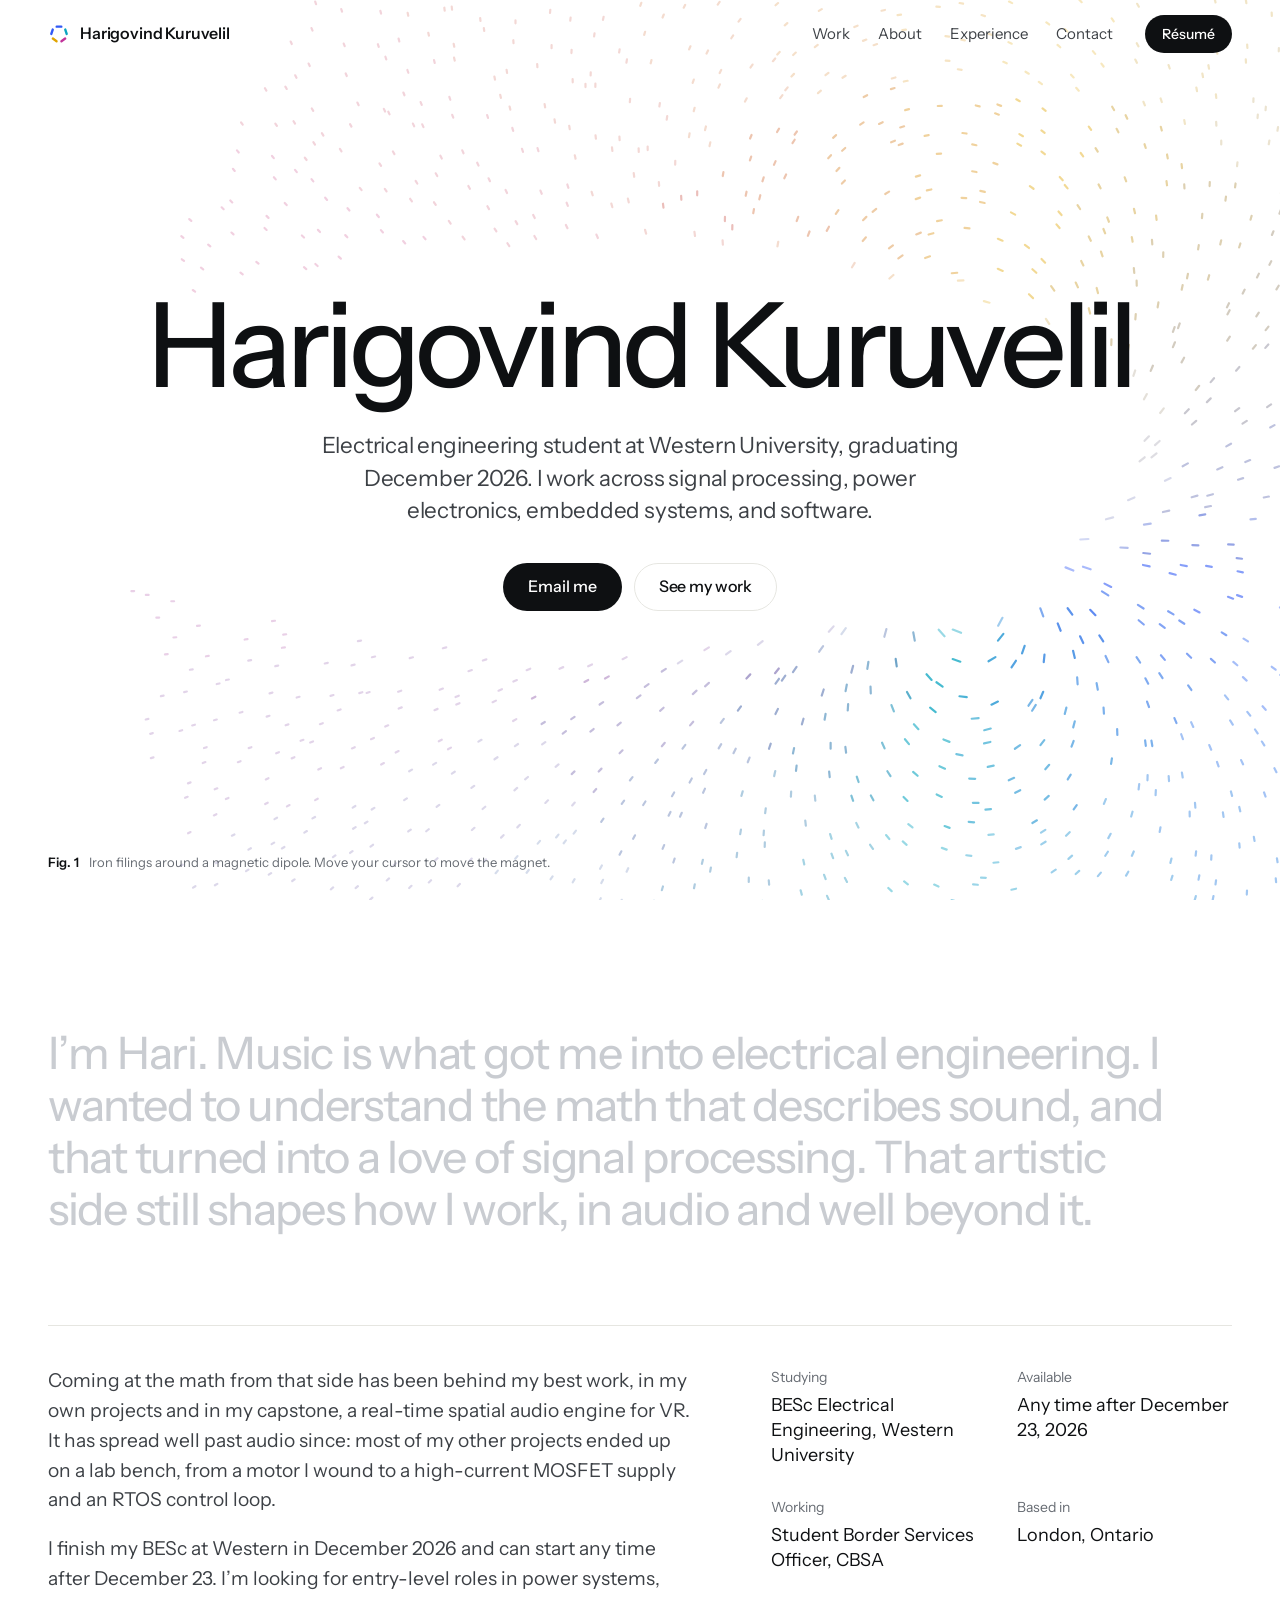
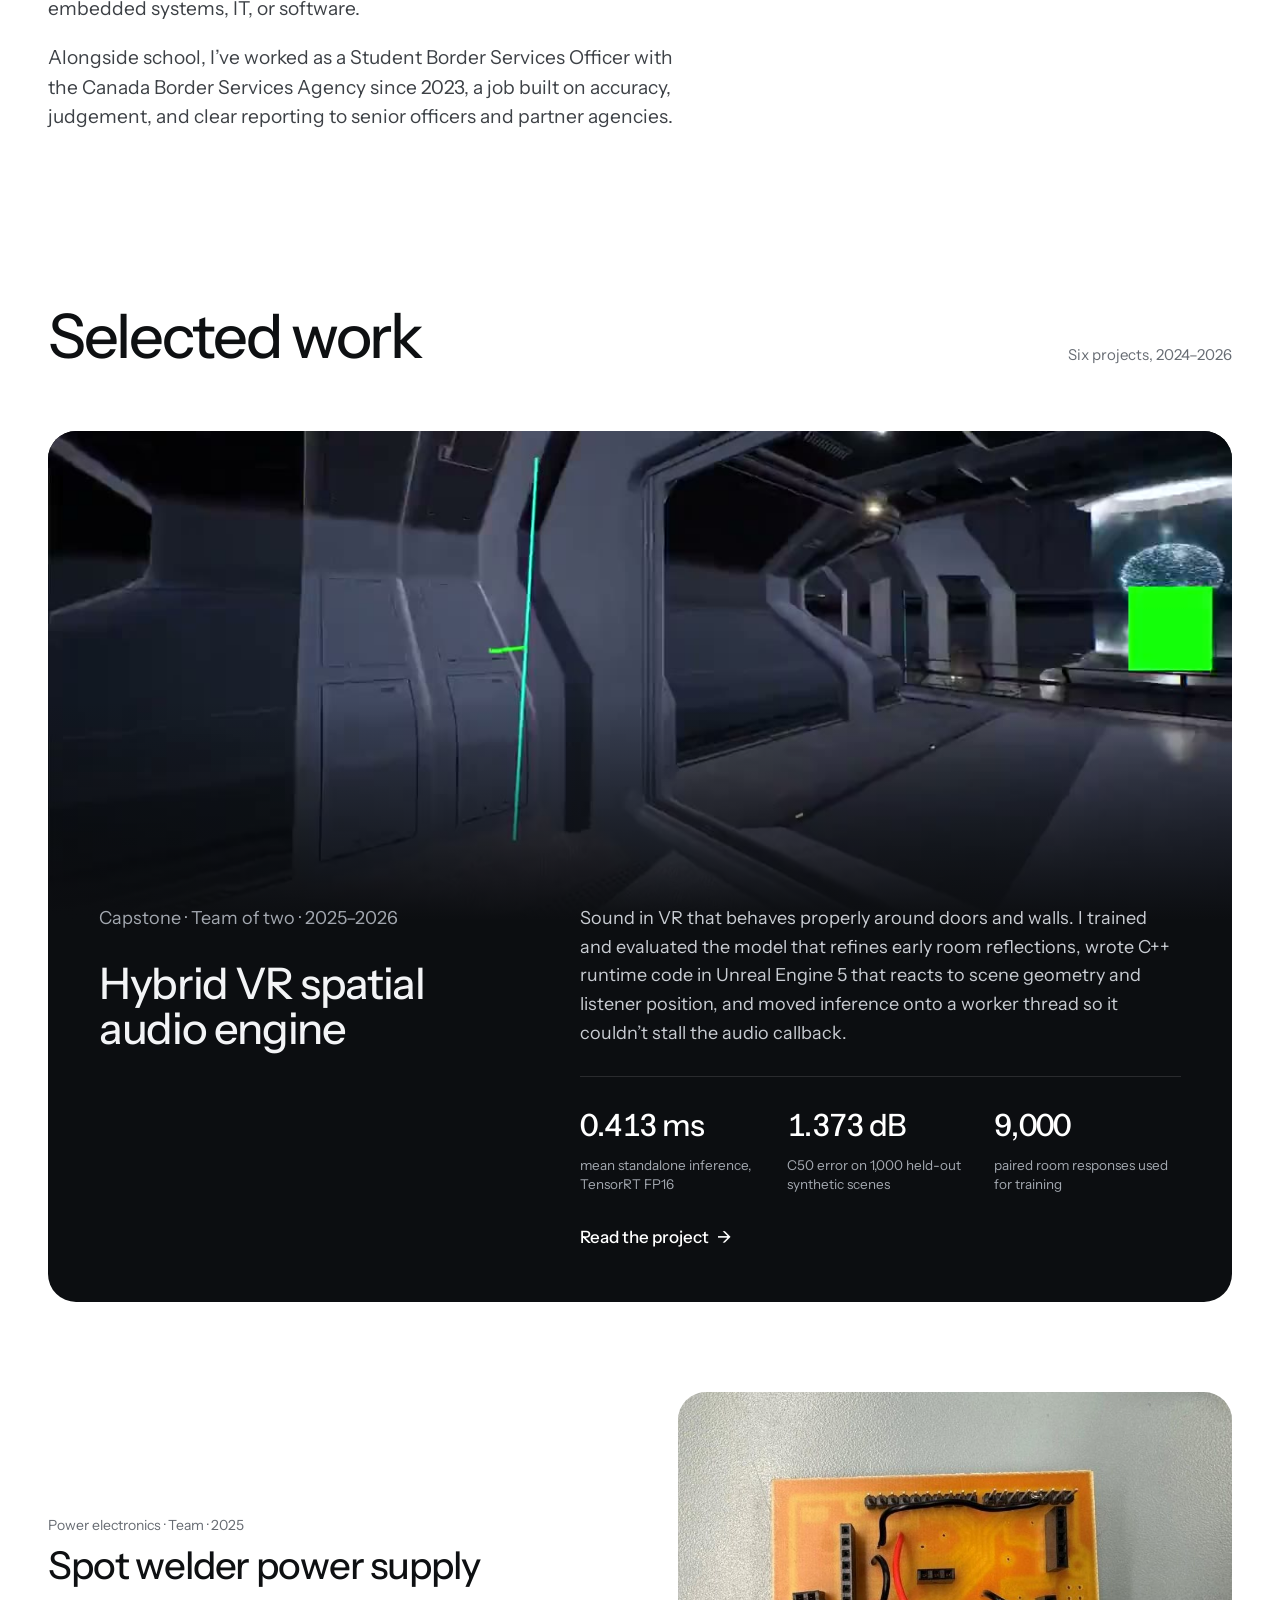
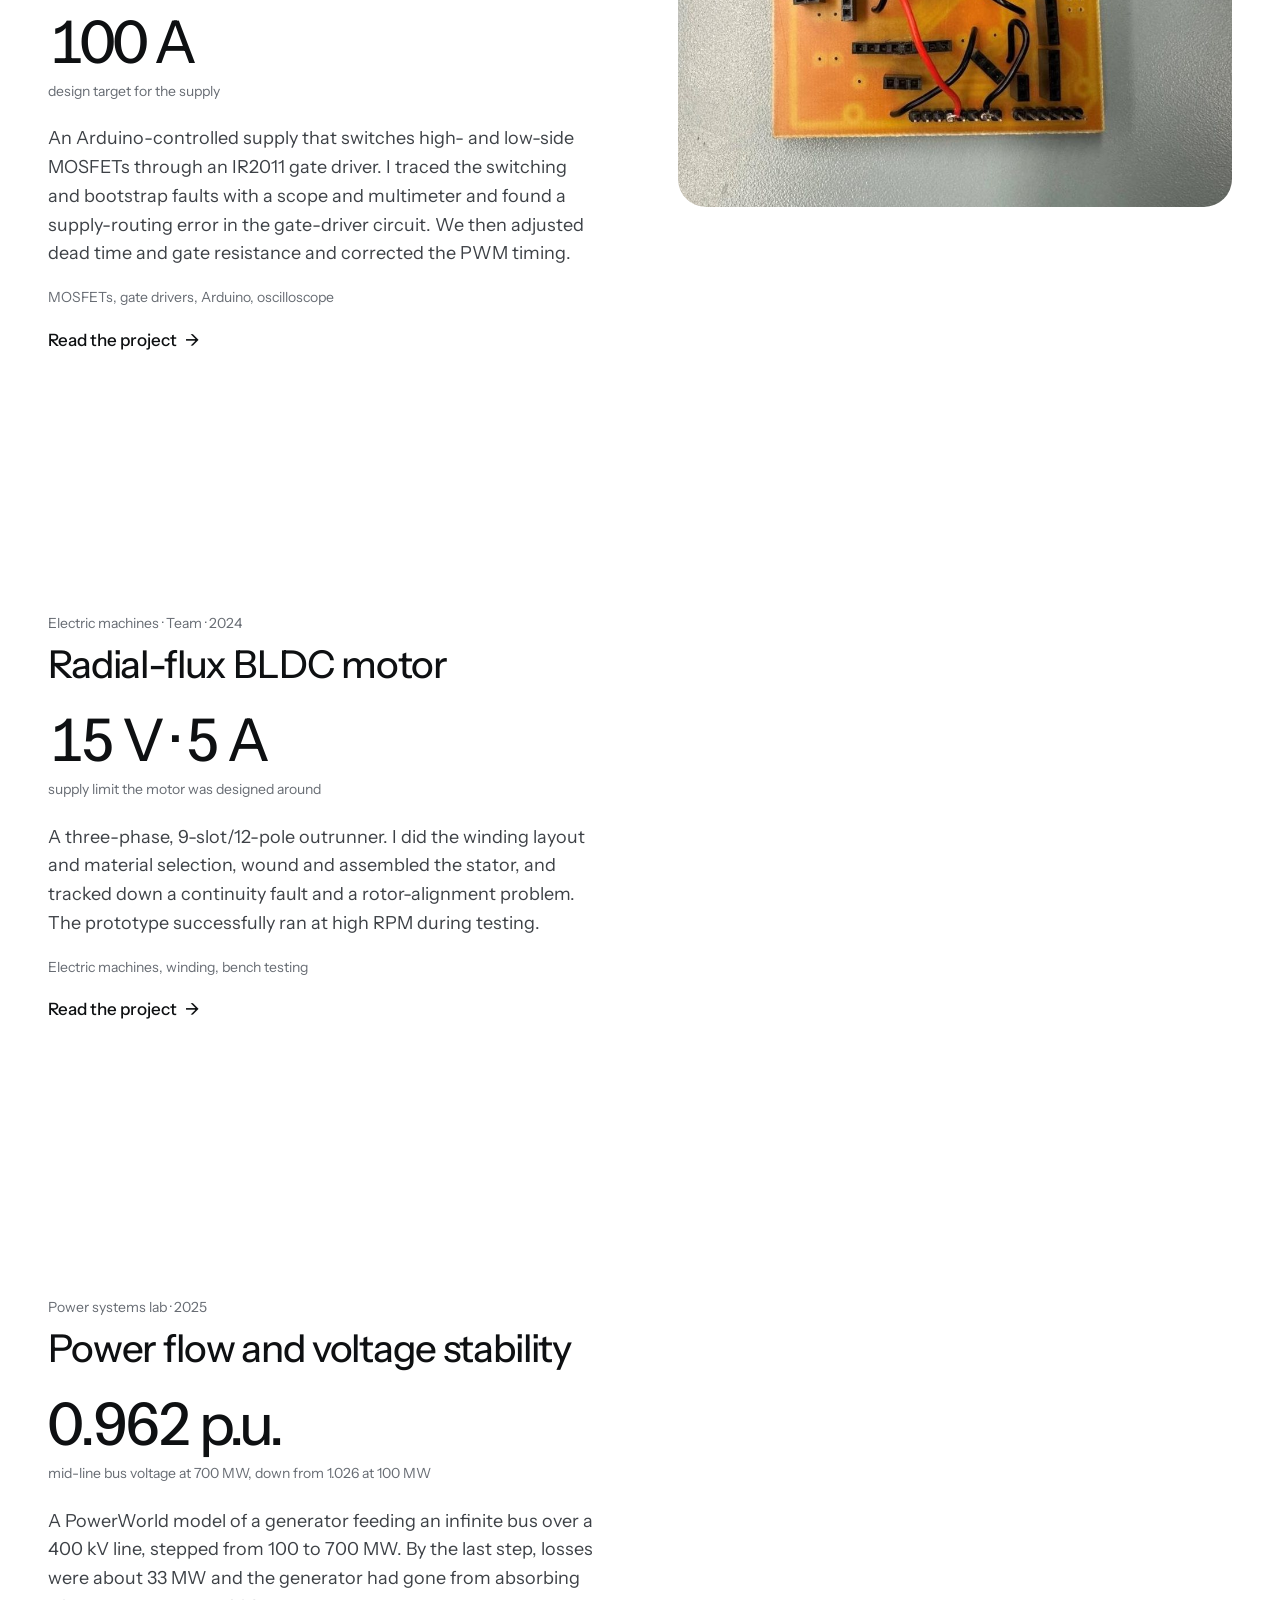
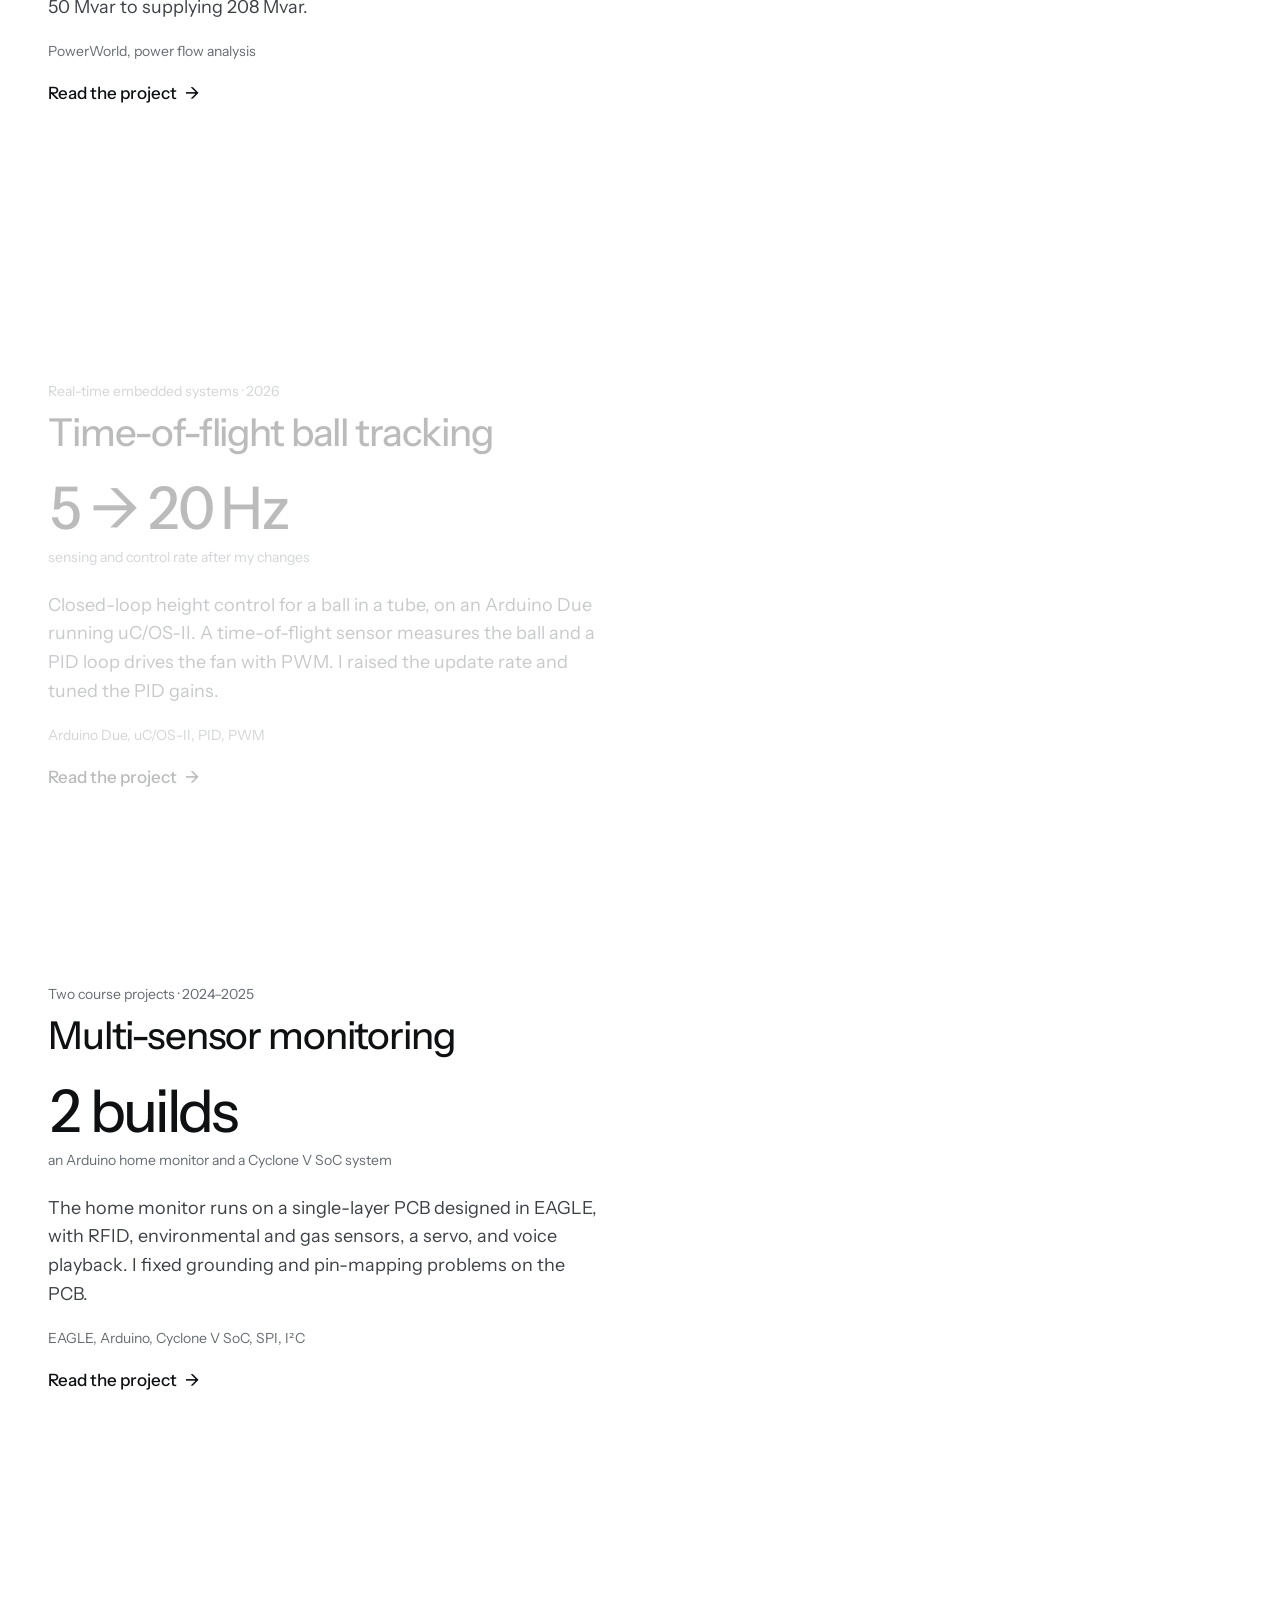
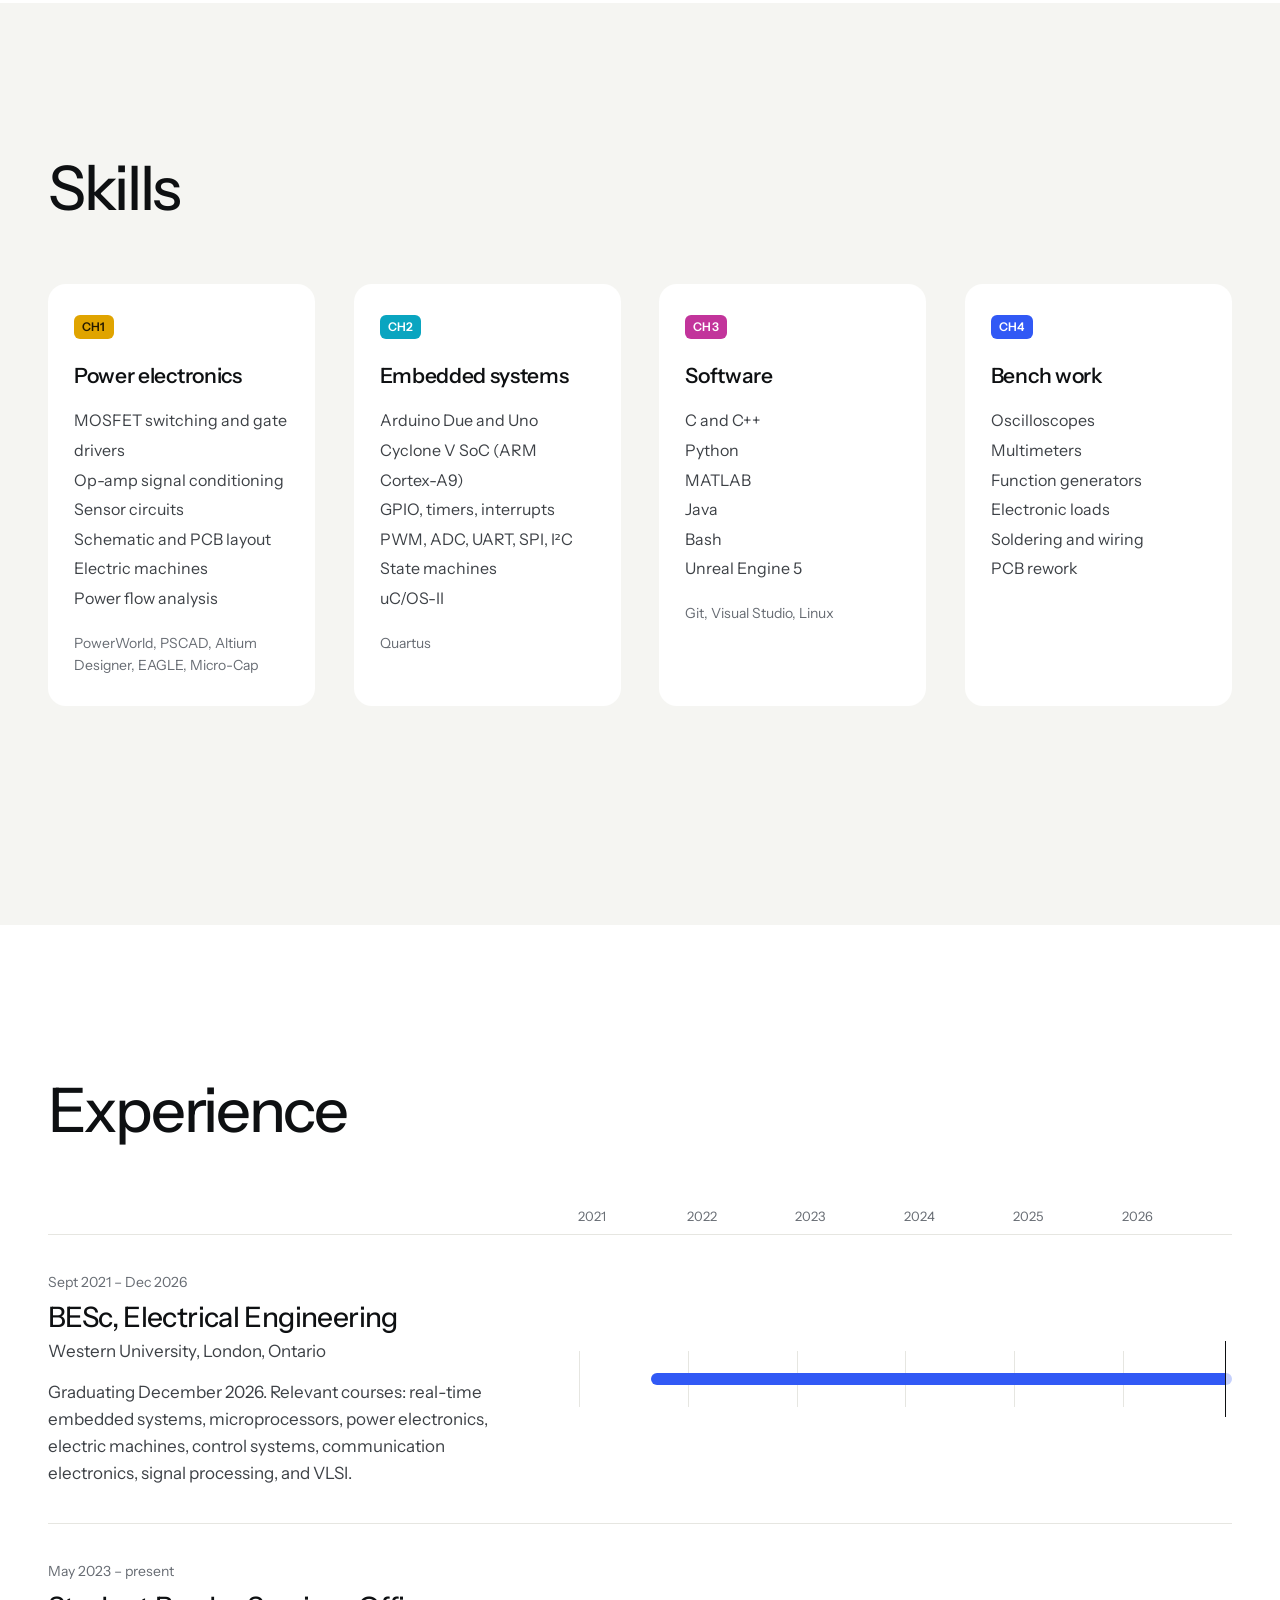
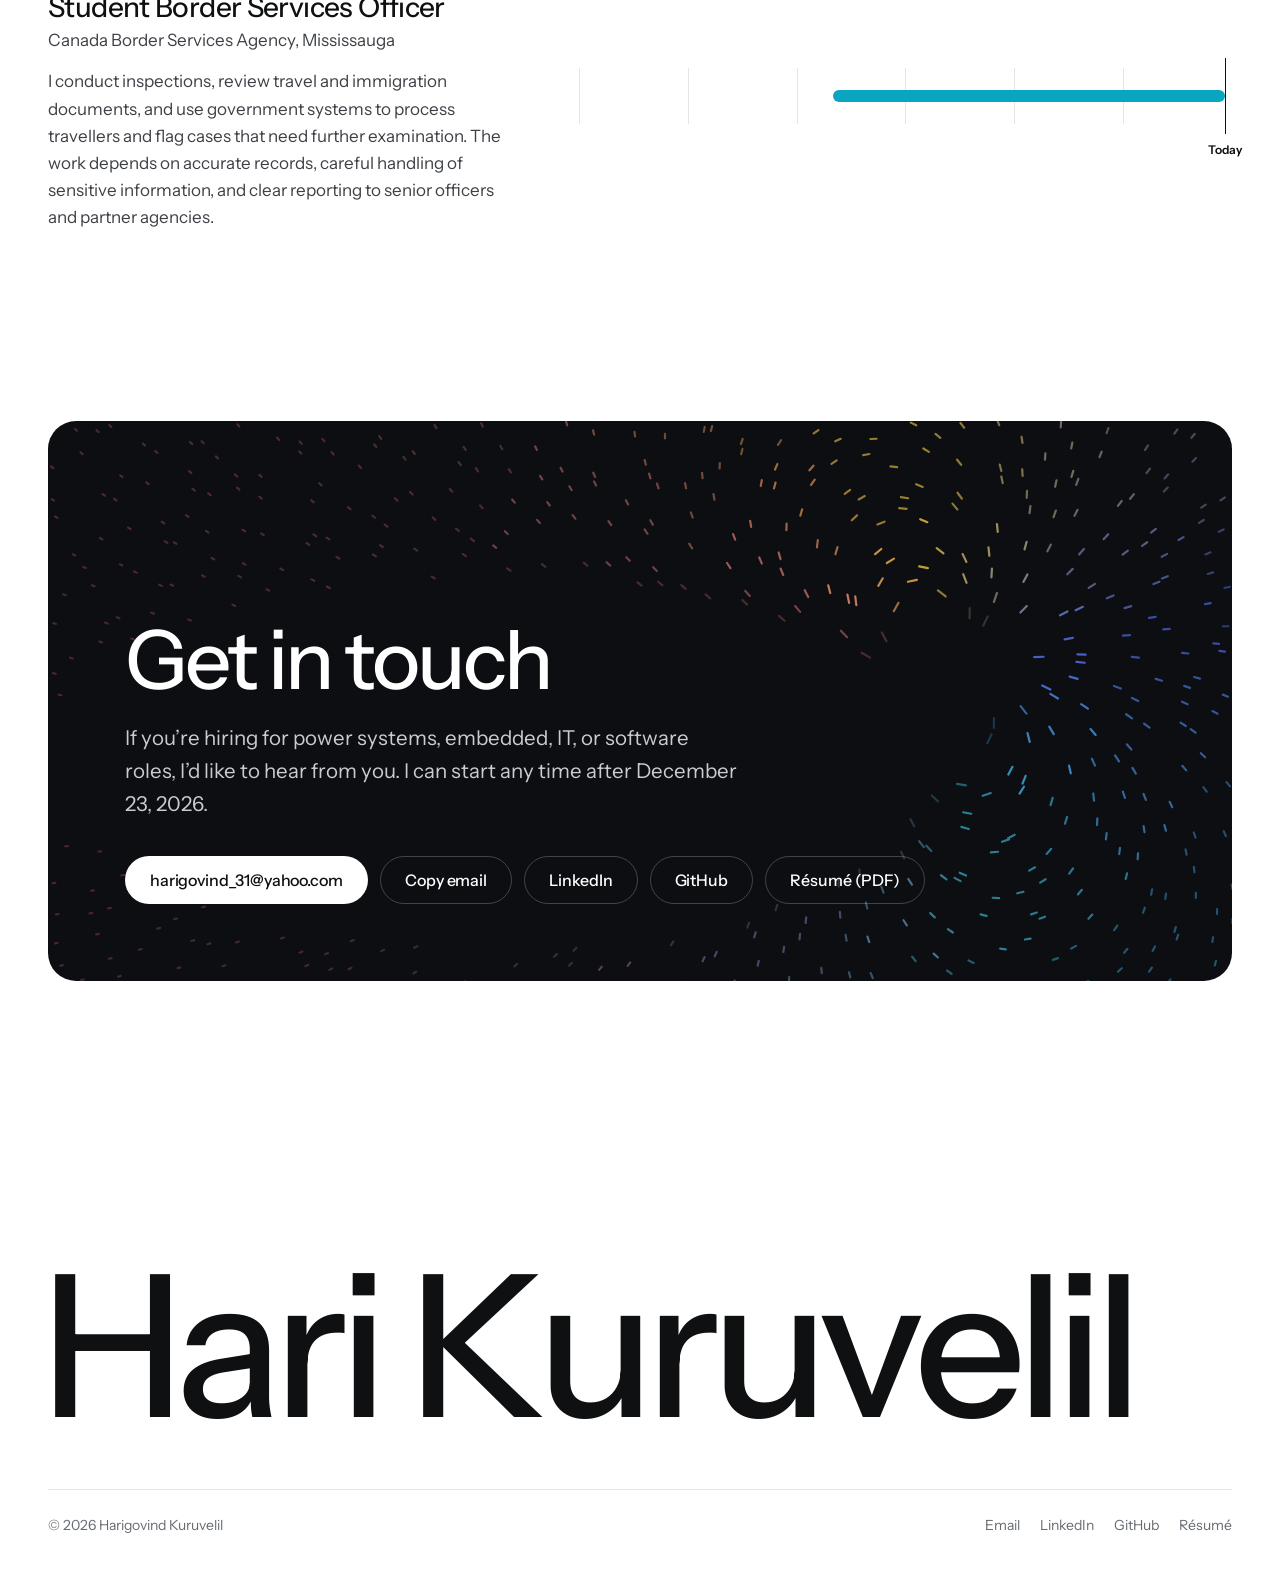
==== commit c9c31165: "Update site 2026-10-15" ====
--- a/index.html
+++ b/index.html
@@ -4,13 +4,13 @@
   <meta charset="utf-8">
   <meta name="viewport" content="width=device-width, initial-scale=1">
   <meta name="theme-color" content="#ffffff">
-  <meta name="description" content="Harigovind Kuruvelil, final-year electrical engineering student at Western University. Projects in power electronics, embedded systems, power systems, and real-time software.">
+  <meta name="description" content="Harigovind (Hari) Kuruvelil, final-year electrical engineering student at Western University. Projects in power electronics, embedded systems, power systems, and real-time software.">
   <title>Harigovind Kuruvelil</title>
   <link rel="icon" type="image/svg+xml" href="assets/mark.svg">
   <link rel="preconnect" href="https://fonts.googleapis.com">
   <link rel="preconnect" href="https://fonts.gstatic.com" crossorigin>
   <link rel="stylesheet" href="https://fonts.googleapis.com/css2?family=Instrument+Sans:wght@400..700&display=swap">
-  <link rel="stylesheet" href="styles.css?v=1">
+  <link rel="stylesheet" href="styles.css?v=2">
   <script>document.documentElement.classList.add('js');</script>
   <script src="field.js?v=1" defer></script>
   <script src="main.js?v=1" defer></script>
@@ -39,7 +39,7 @@
       <canvas class="field" data-field="light" data-mask=".hero-copy" aria-hidden="true"></canvas>
       <div class="hero-copy">
         <h1>Harigovind Kuruvelil</h1>
-        <p class="hero-sub">Electrical engineering student at Western University, graduating December 2026. I work across power electronics, embedded systems, and real-time software.</p>
+        <p class="hero-sub">Electrical engineering student at Western University, graduating December 2026. I work across signal processing, power electronics, embedded systems, and software.</p>
         <div class="hero-actions">
           <a class="btn btn-dark" href="mailto:harigovind_31@yahoo.com">Email me</a>
           <a class="btn btn-line" href="#work">See my work</a>
@@ -51,15 +51,16 @@
     <section class="section about" id="about" aria-labelledby="about-title">
       <div class="wrap">
         <h2 class="sr-only" id="about-title">About me</h2>
-        <p class="statement" data-highlight>I’m in my final year of electrical engineering at Western University in London, Ontario. Most of my projects have ended up on a lab bench: a motor I wound, a high-current MOSFET supply, an RTOS control loop, a custom PCB. My capstone went the other way, into C++ and a neural model for real-time VR audio.</p>
+        <p class="statement" data-highlight>I’m Hari. Music is what got me into electrical engineering. I wanted to understand the math that describes sound, and that turned into a love of signal processing. That artistic side still shapes how I work, in audio and well beyond it.</p>
         <div class="about-grid">
           <div class="about-text" data-reveal>
-            <p>I’m graduating in December 2026 and looking for entry-level roles in power systems, embedded systems, IT, or software.</p>
-            <p>Alongside school, I’ve worked as a Student Border Services Officer with the Canada Border Services Agency since 2023. It’s a job built on accuracy, judgement, and clear reporting to senior officers and partner agencies, and I bring the same habits to engineering work.</p>
+            <p>Coming at the math from that side has been behind my best work, in my own projects and in my capstone, a real-time spatial audio engine for VR. It has spread well past audio since: most of my other projects ended up on a lab bench, from a motor I wound to a high-current MOSFET supply and an RTOS control loop.</p>
+            <p>I finish my BESc at Western in December 2026 and can start any time after December 23. I’m looking for entry-level roles in power systems, embedded systems, IT, or software.</p>
+            <p>Alongside school, I’ve worked as a Student Border Services Officer with the Canada Border Services Agency since 2023, a job built on accuracy, judgement, and clear reporting to senior officers and partner agencies.</p>
           </div>
           <dl class="facts" data-reveal style="--d:1">
             <div><dt>Studying</dt><dd>BESc Electrical Engineering, Western University</dd></div>
-            <div><dt>Graduating</dt><dd>December 2026</dd></div>
+            <div><dt>Available</dt><dd>Any time after December 23, 2026</dd></div>
             <div><dt>Working</dt><dd>Student Border Services Officer, CBSA</dd></div>
             <div><dt>Based in</dt><dd>London, Ontario</dd></div>
           </dl>
@@ -244,7 +245,7 @@
           <canvas class="field" data-field="dark" data-mask=".contact-copy" aria-hidden="true"></canvas>
           <div class="contact-copy">
             <h2 class="h2" id="contact-title">Get in touch</h2>
-            <p>If you’re hiring for power systems, embedded, IT, or software roles, I’d like to hear from you.</p>
+            <p>If you’re hiring for power systems, embedded, IT, or software roles, I’d like to hear from you. I can start any time after December 23, 2026.</p>
             <div class="contact-actions">
               <a class="btn btn-light" href="mailto:harigovind_31@yahoo.com">harigovind_31@yahoo.com</a>
               <button class="btn btn-ghost copy" type="button" data-copy="harigovind_31@yahoo.com">Copy email</button>
@@ -260,7 +261,7 @@
 
   <footer class="footer">
     <div class="wrap">
-      <p class="wordmark" aria-hidden="true"><span style="--i:0">H</span><span style="--i:1">a</span><span style="--i:2">r</span><span style="--i:3">i</span><span style="--i:4">g</span><span style="--i:5">o</span><span style="--i:6">v</span><span style="--i:7">i</span><span style="--i:8">n</span><span style="--i:9">d</span></p>
+      <p class="wordmark" aria-hidden="true"><span style="--i:0">H</span><span style="--i:1">a</span><span style="--i:2">r</span><span style="--i:3">i</span><span style="--i:4">&nbsp;</span><span style="--i:5">K</span><span style="--i:6">u</span><span style="--i:7">r</span><span style="--i:8">u</span><span style="--i:9">v</span><span style="--i:10">e</span><span style="--i:11">l</span><span style="--i:12">i</span><span style="--i:13">l</span></p>
       <div class="foot-row">
         <p>© <span id="year">2026</span> Harigovind Kuruvelil</p>
         <p class="foot-links"><a href="mailto:harigovind_31@yahoo.com">Email</a><a href="https://www.linkedin.com/in/harigovind-kuruvelil-943b292b0">LinkedIn</a><a href="https://github.com/harikuruvelil">GitHub</a><a href="files/harigovind-kuruvelil-resume.pdf">Résumé</a></p>
--- a/styles.css
+++ b/styles.css
@@ -230,7 +230,7 @@
 /* Footer */
 
 .footer { padding: clamp(56px, 8vw, 96px) 0 36px; overflow: hidden; }
-.wordmark { display: flex; margin: 0 0 0 -0.04em; font-size: clamp(64px, 19.4vw, 298px); white-space: nowrap; font-weight: 480; letter-spacing: -0.05em; line-height: 1; padding: .08em 0; user-select: none; }
+.wordmark { display: flex; margin: 0 0 0 -0.04em; font-size: clamp(40px, 15.5vw, 222px); white-space: nowrap; font-weight: 480; letter-spacing: -0.05em; line-height: 1; padding: .08em 0; user-select: none; }
 .wordmark span { display: inline-block; animation: wave 6s ease-in-out infinite; animation-delay: calc(var(--i) * -0.45s); }
 @keyframes wave { 0%, 100% { transform: translateY(-0.055em); } 50% { transform: translateY(0.055em); } }
 .foot-row { display: flex; justify-content: space-between; flex-wrap: wrap; gap: 12px 24px; margin-top: 28px; padding-top: 24px; border-top: 1px solid var(--line); font-size: 14px; color: var(--muted); }
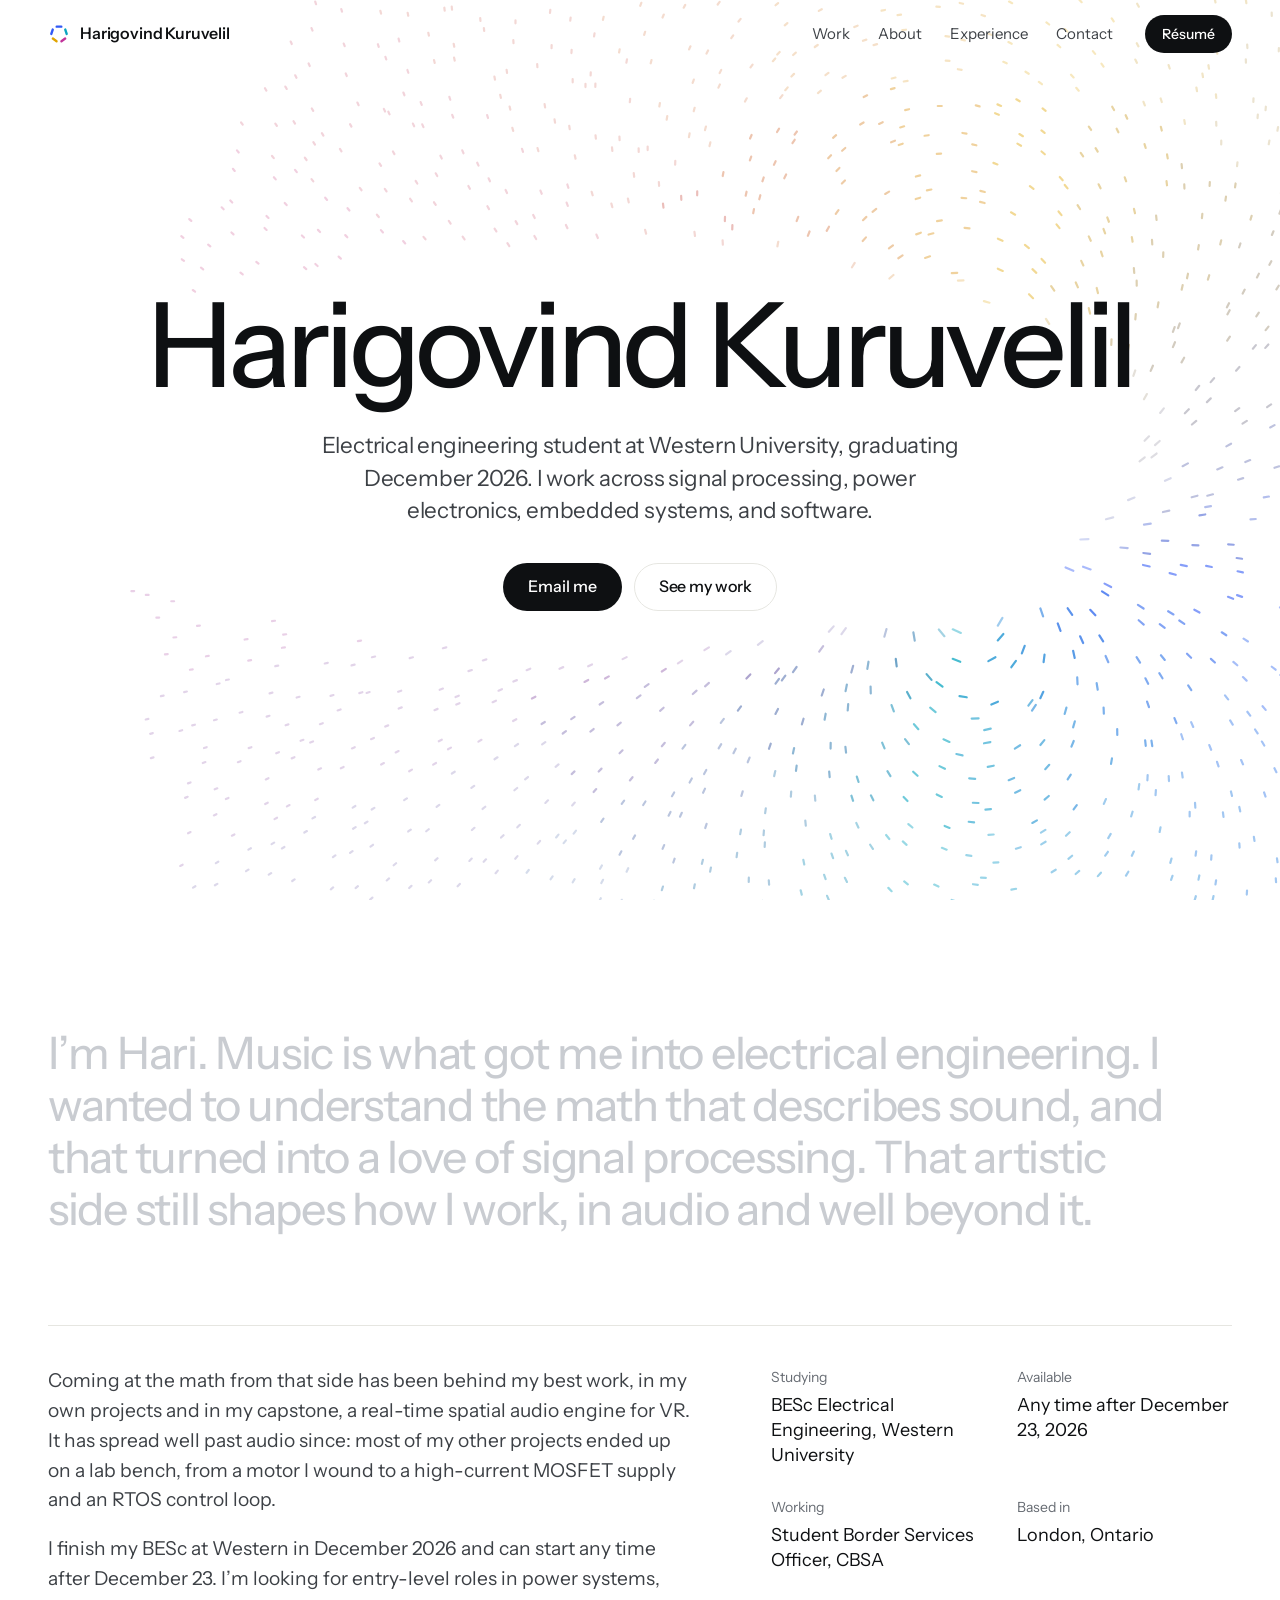
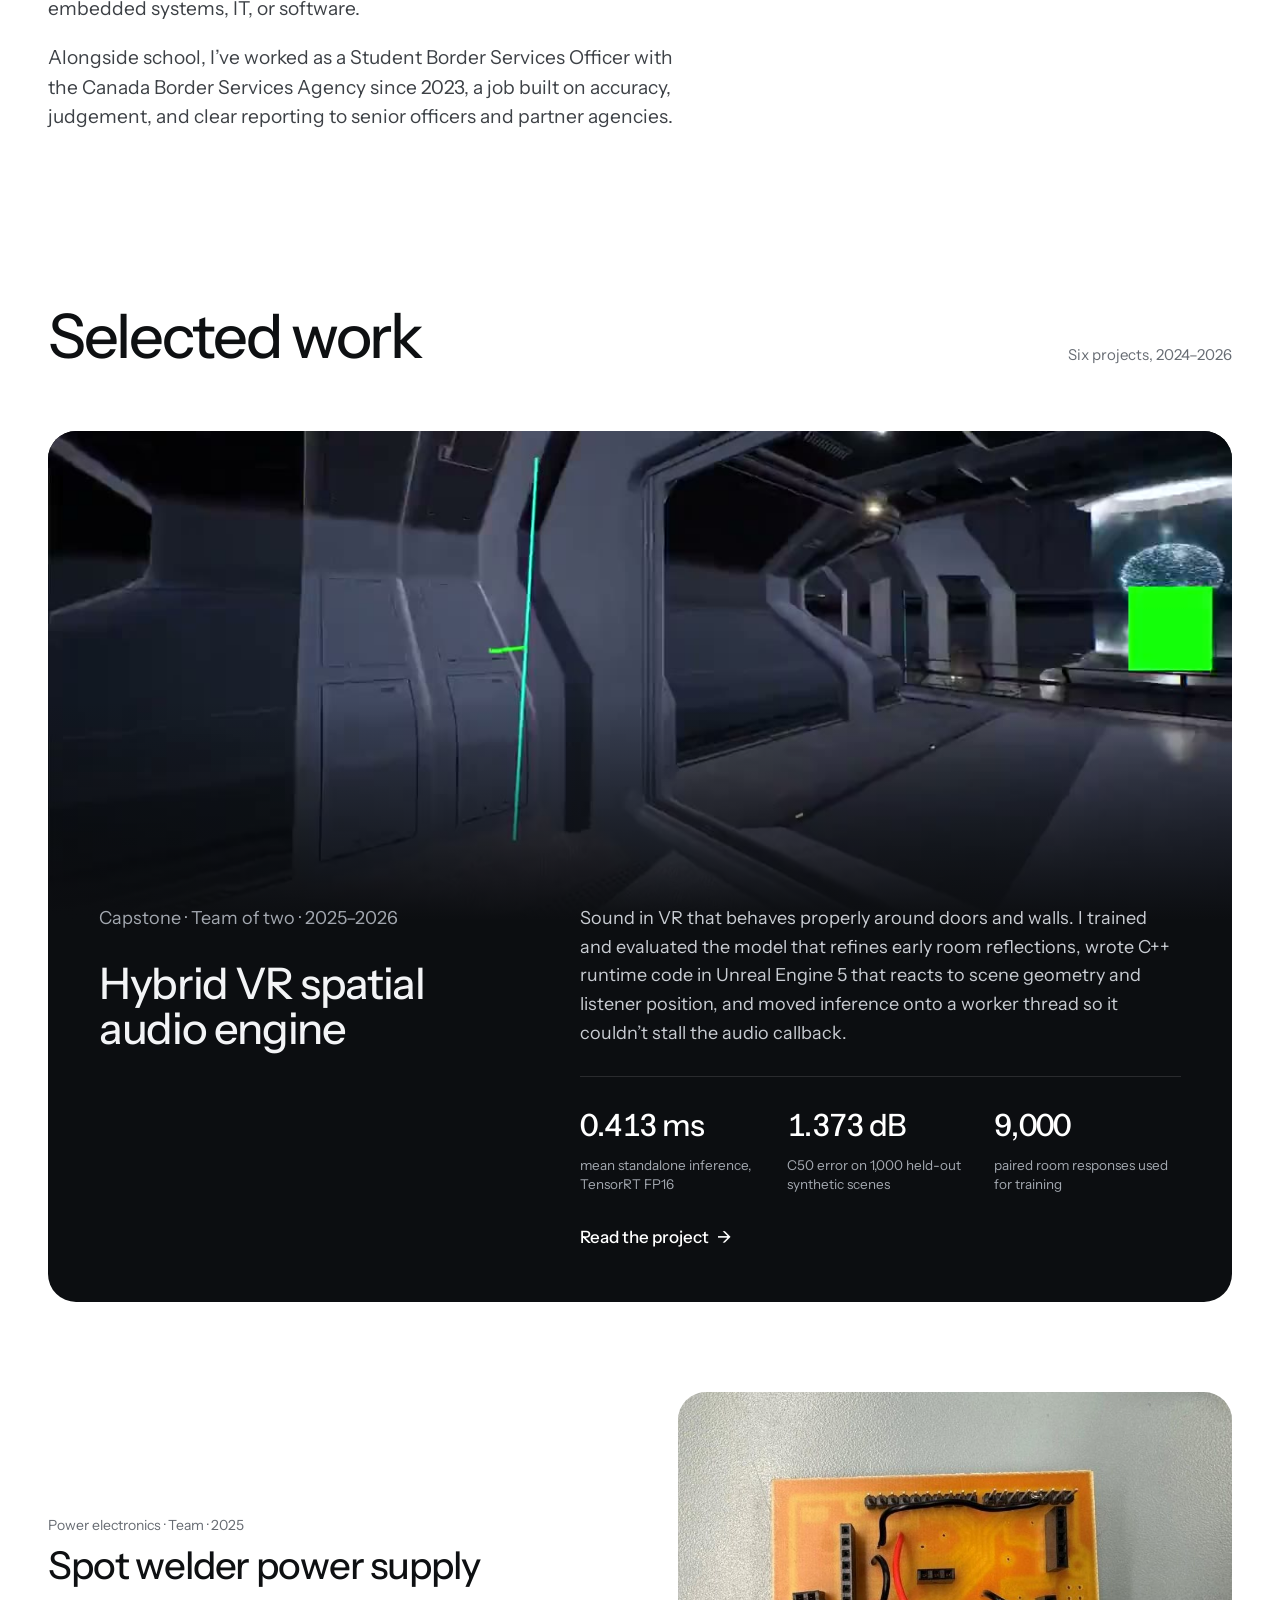
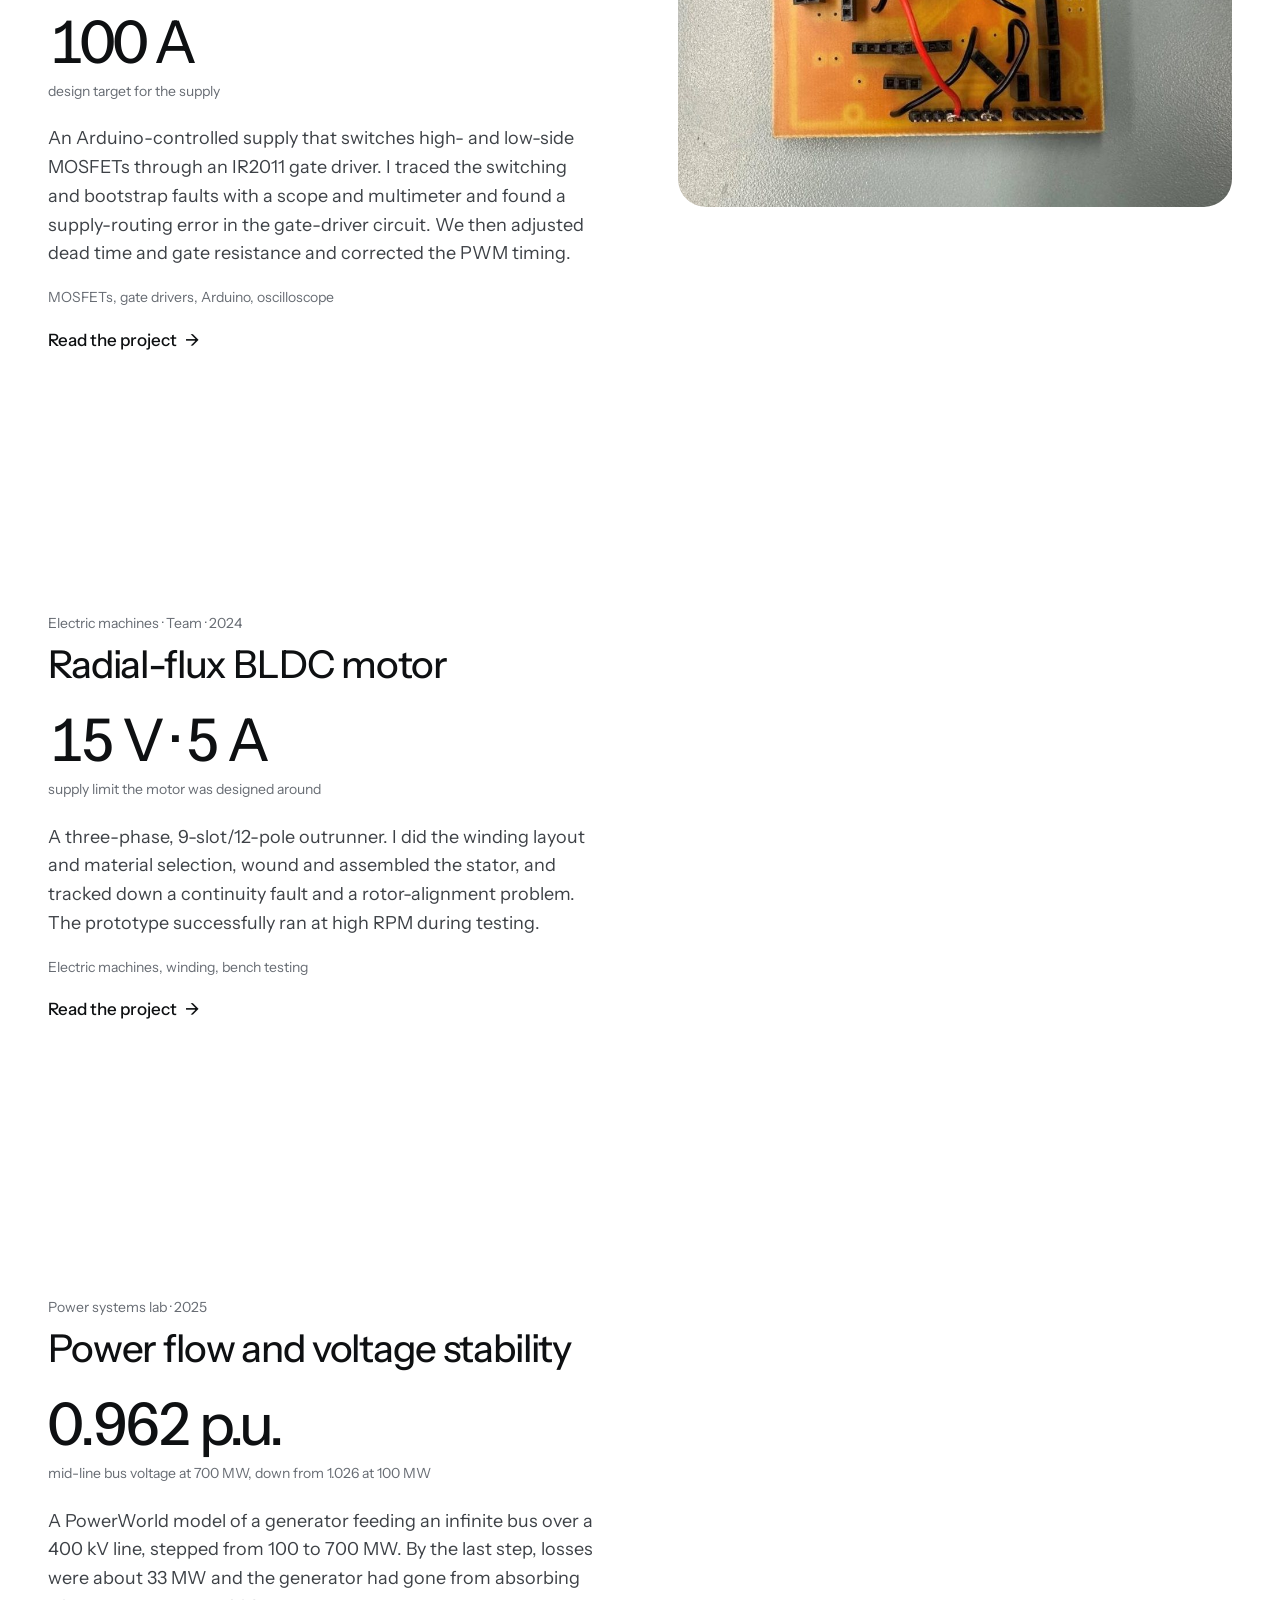
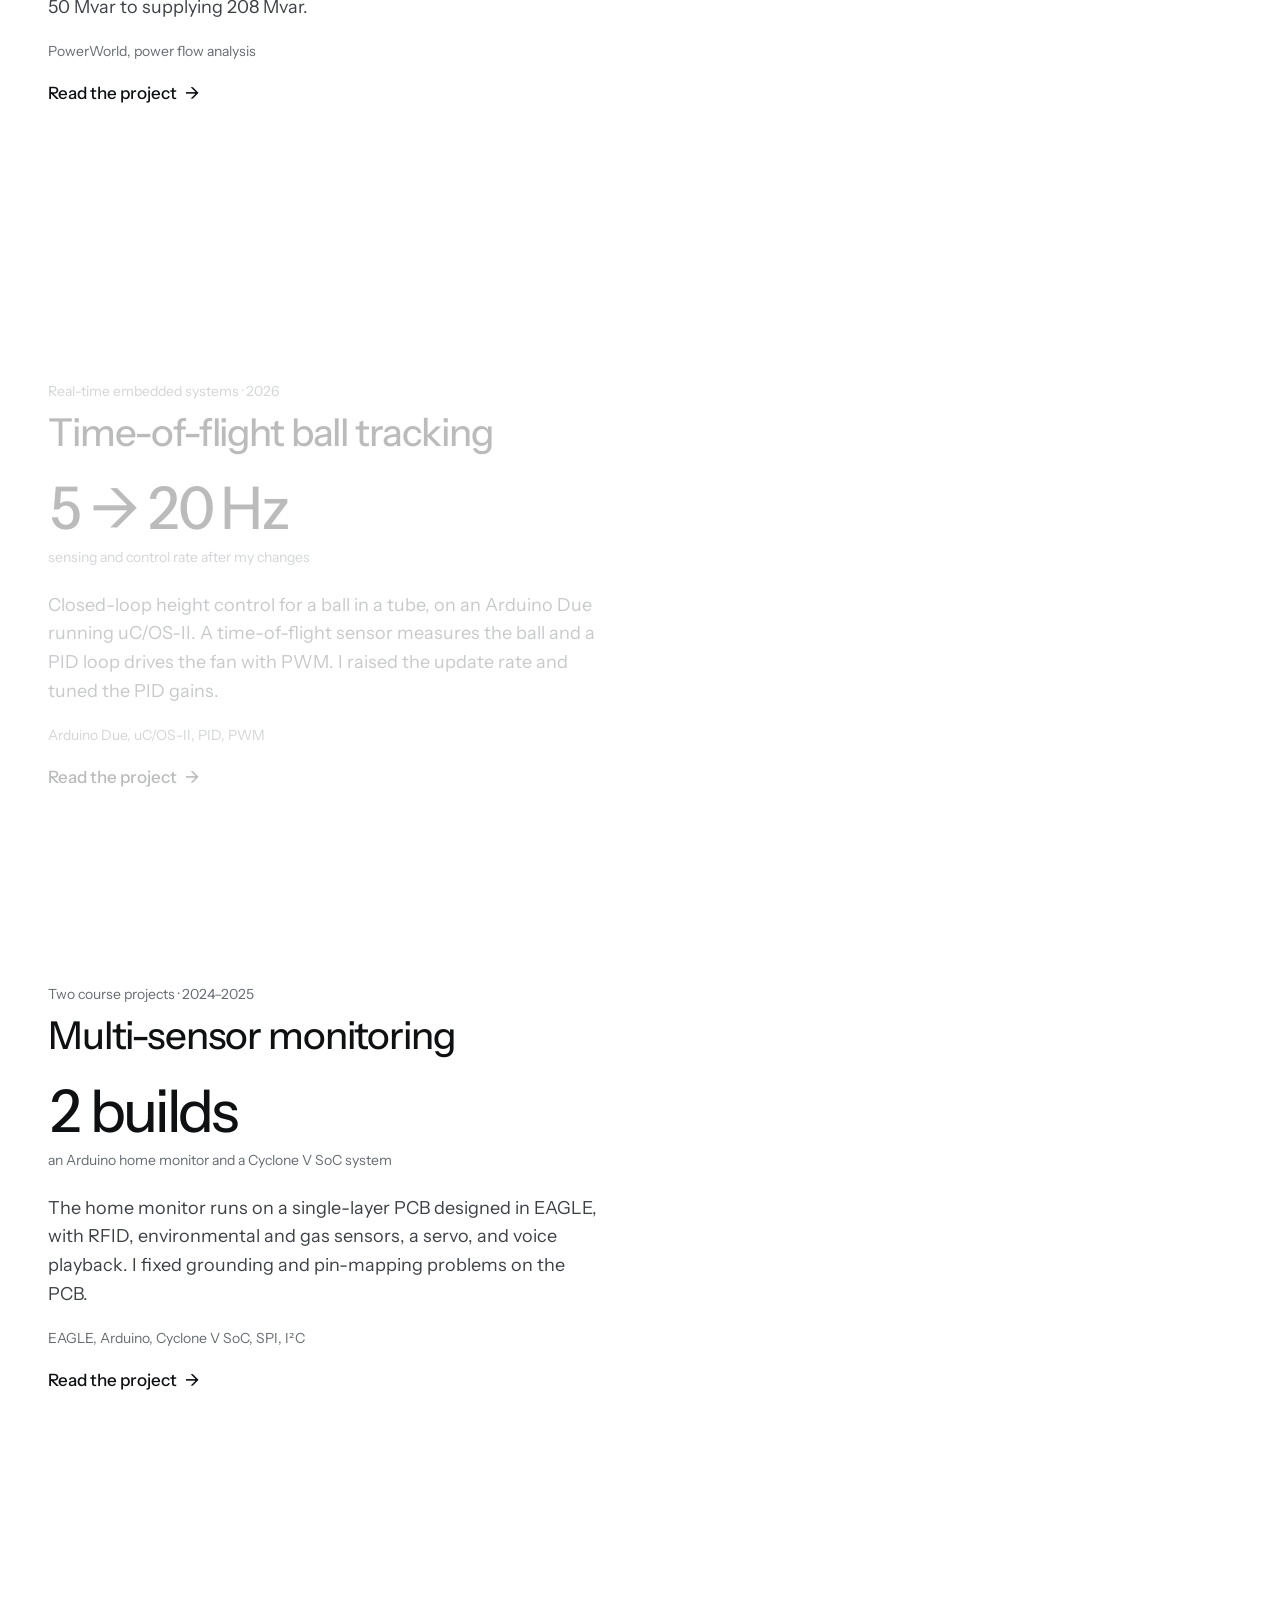
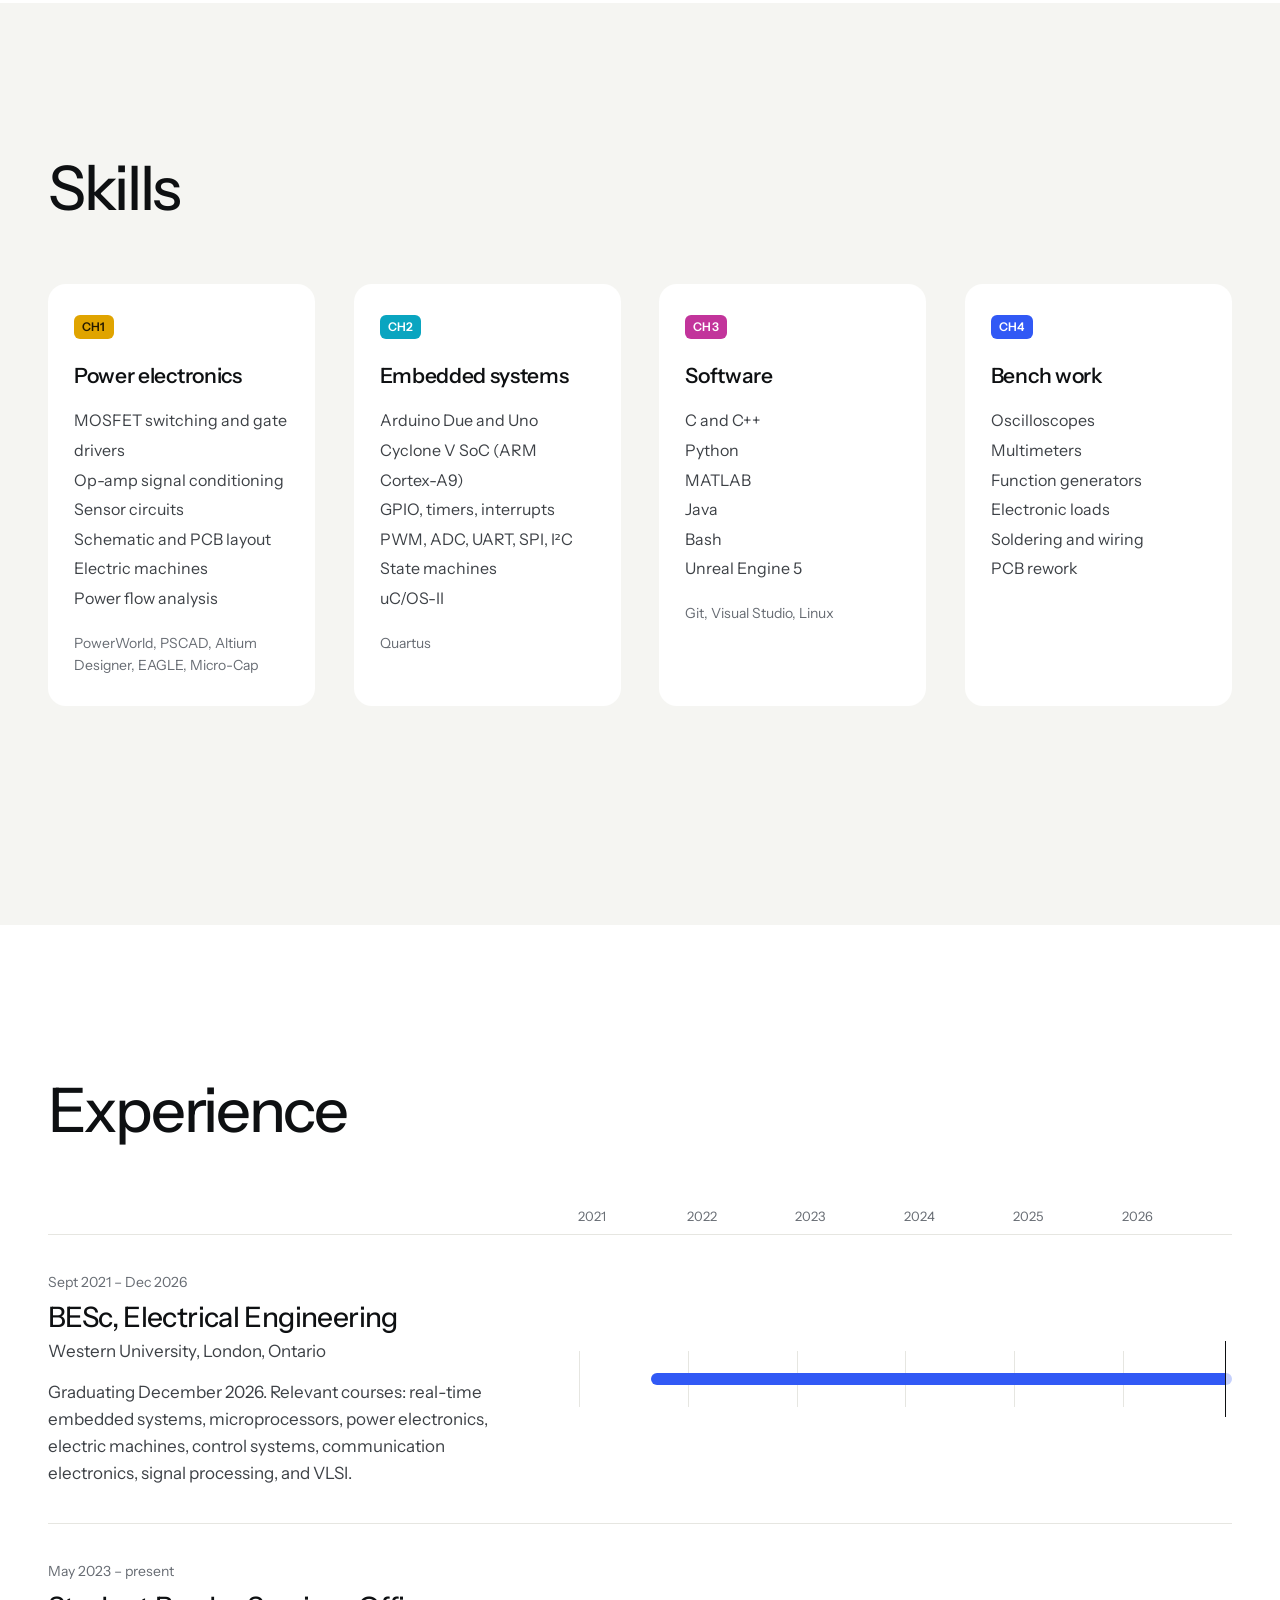
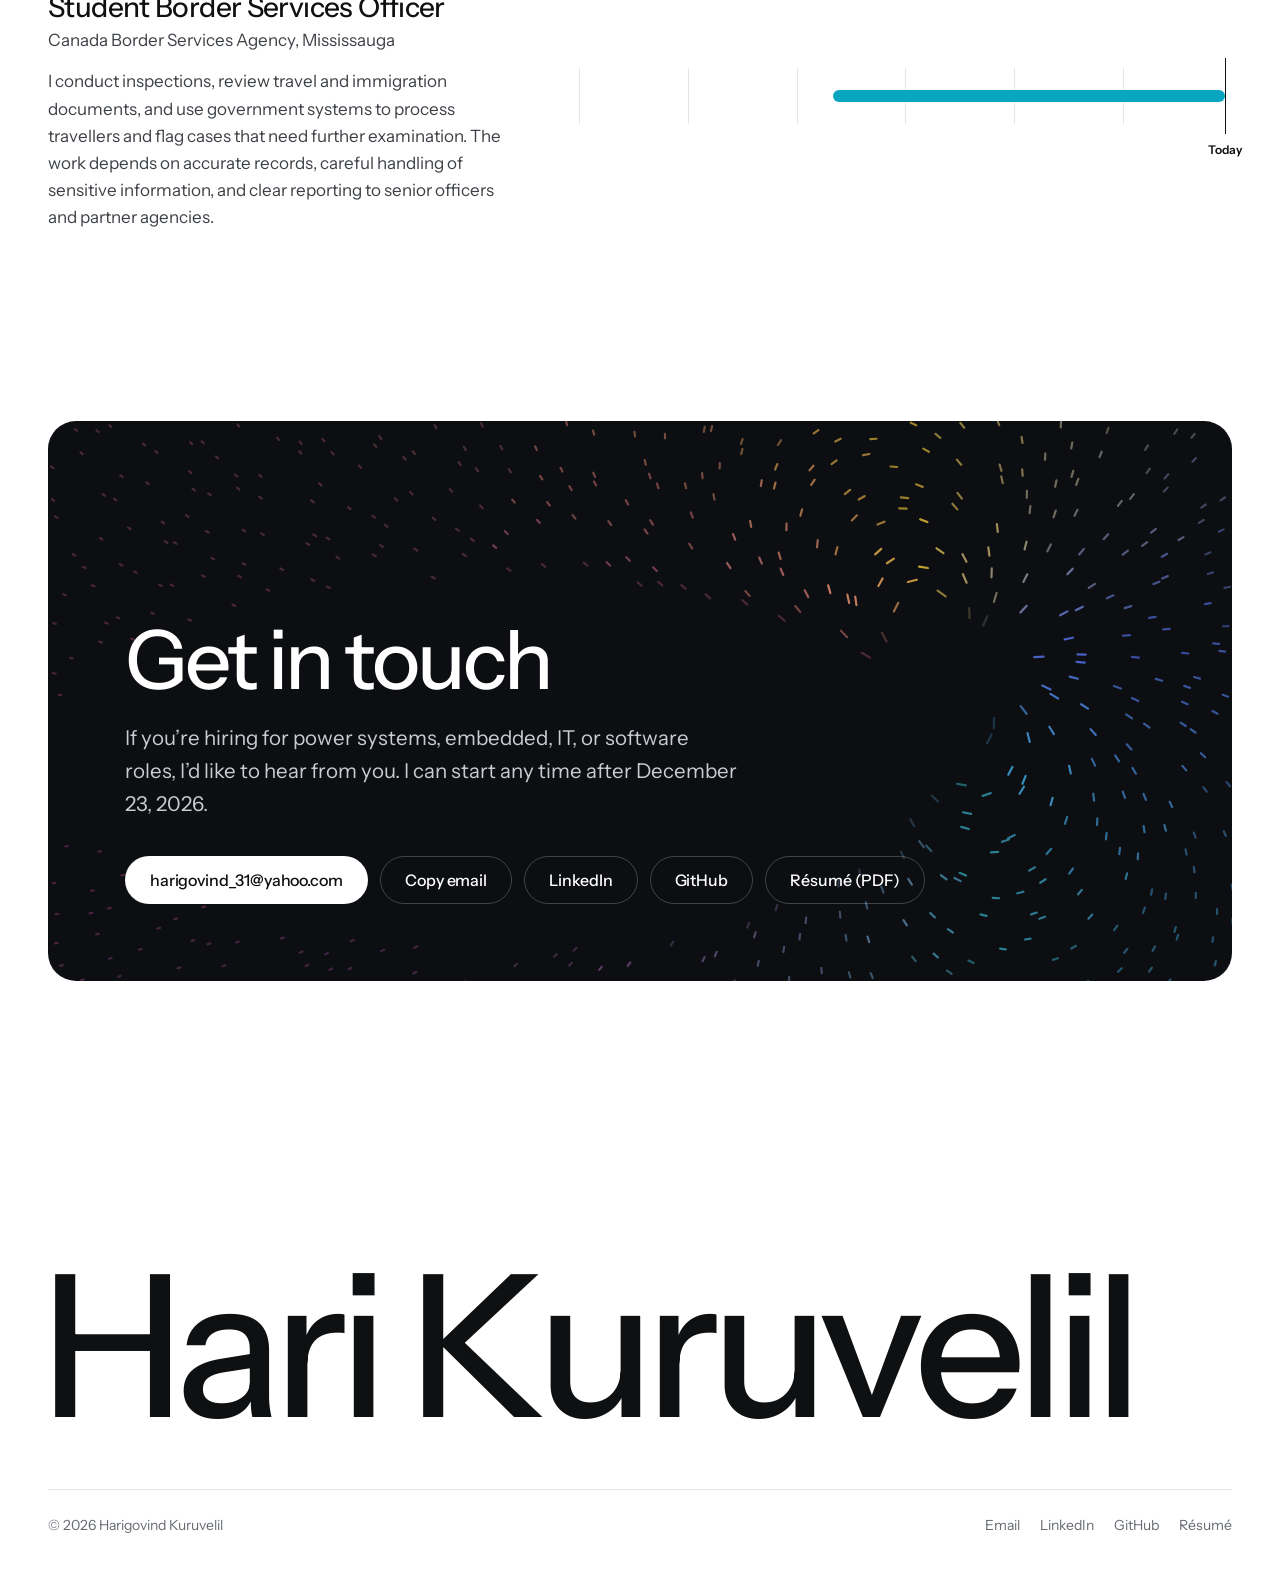
==== commit f4598977: "Update site 2026-10-28" ====
--- a/index.html
+++ b/index.html
@@ -45,7 +45,6 @@
           <a class="btn btn-line" href="#work">See my work</a>
         </div>
       </div>
-      <p class="fig-note"><span class="fig-num">Fig. 1</span> <span data-fig-text>Iron filings around a magnetic dipole. Move your cursor to move the magnet.</span></p>
     </section>
 
     <section class="section about" id="about" aria-labelledby="about-title">
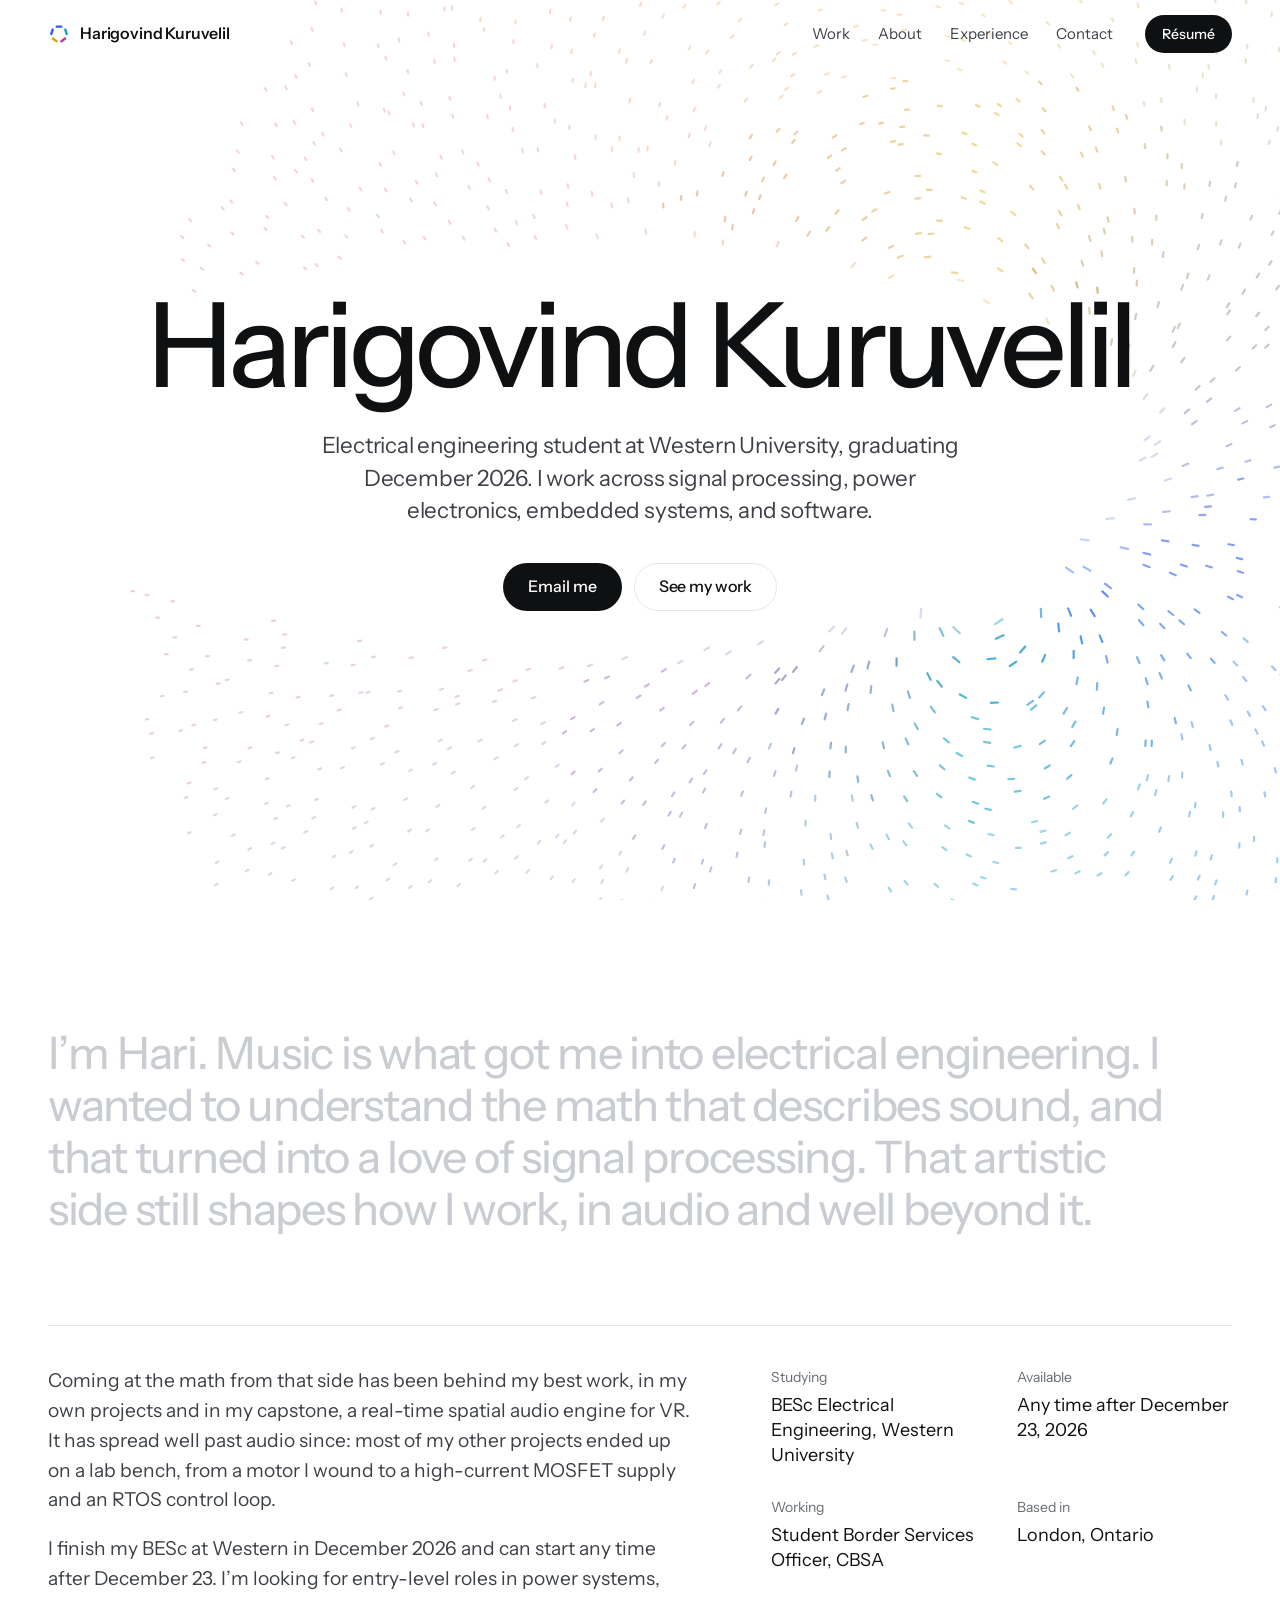
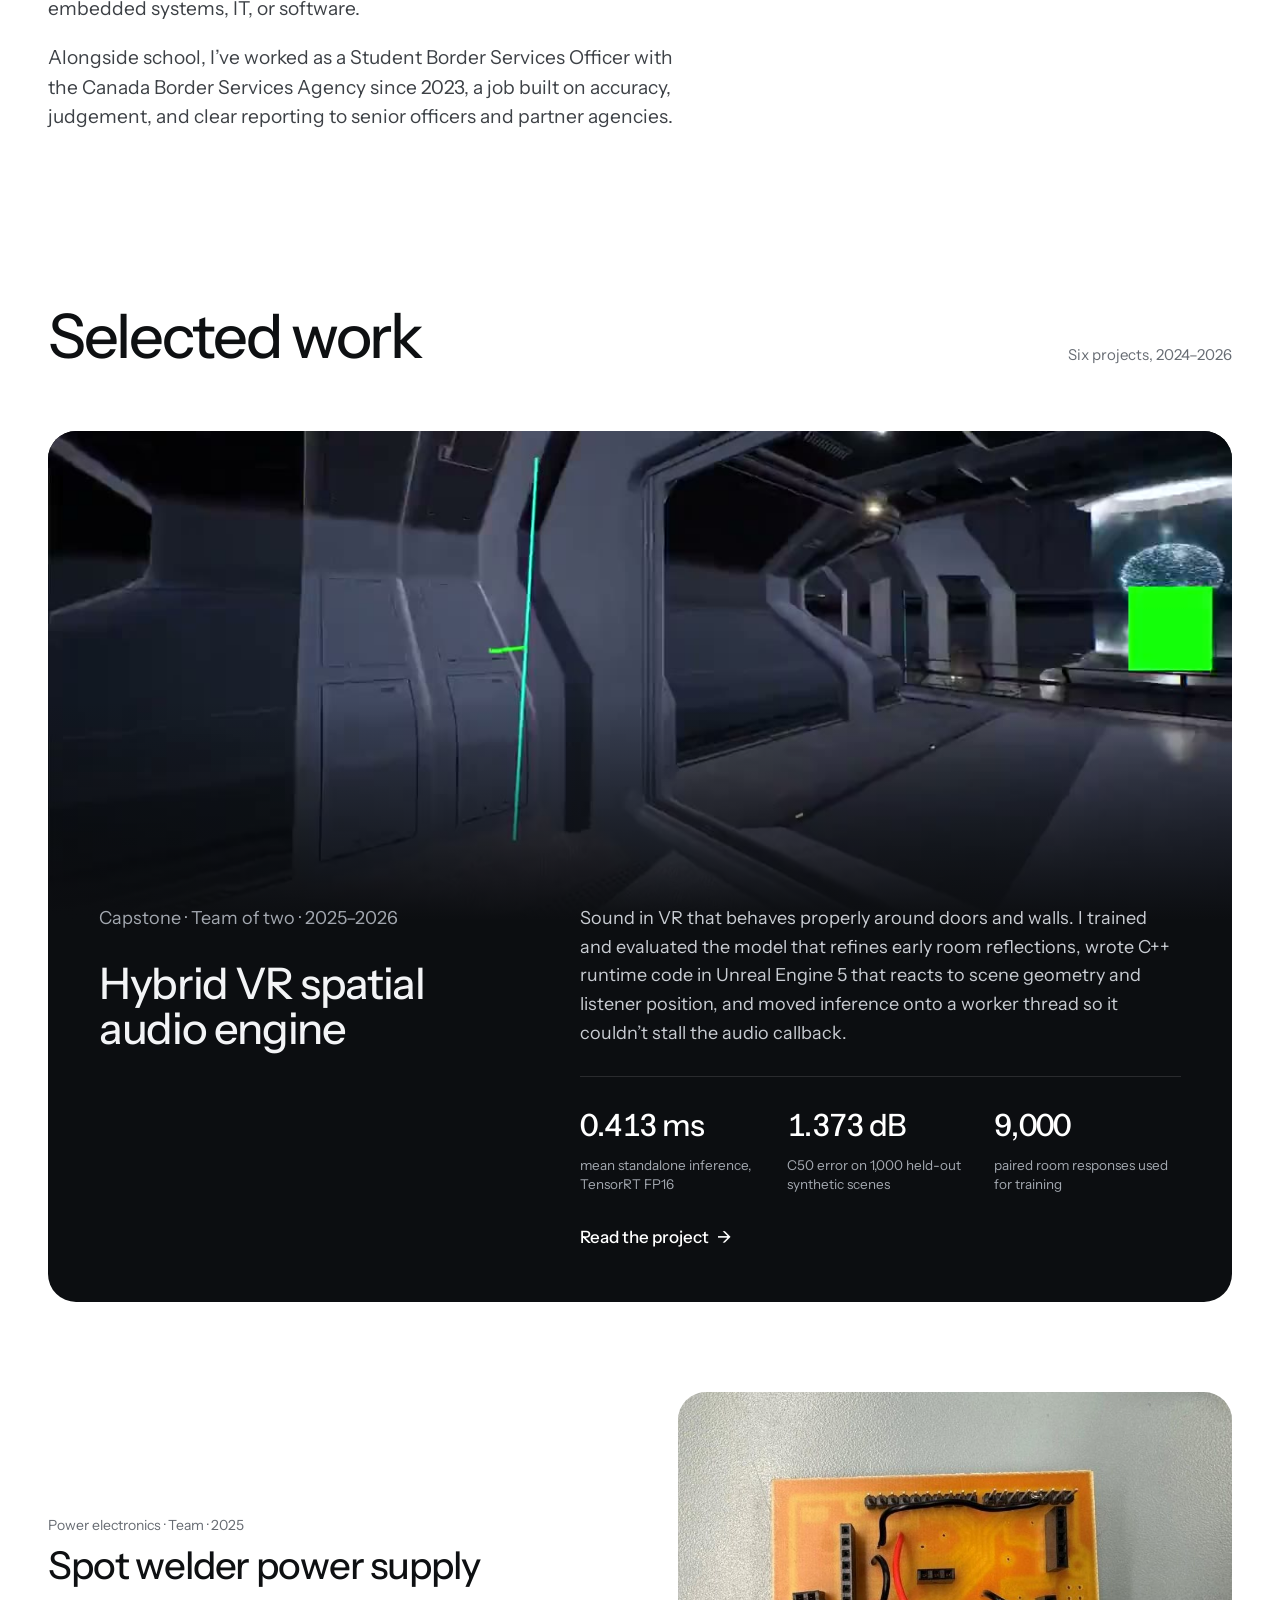
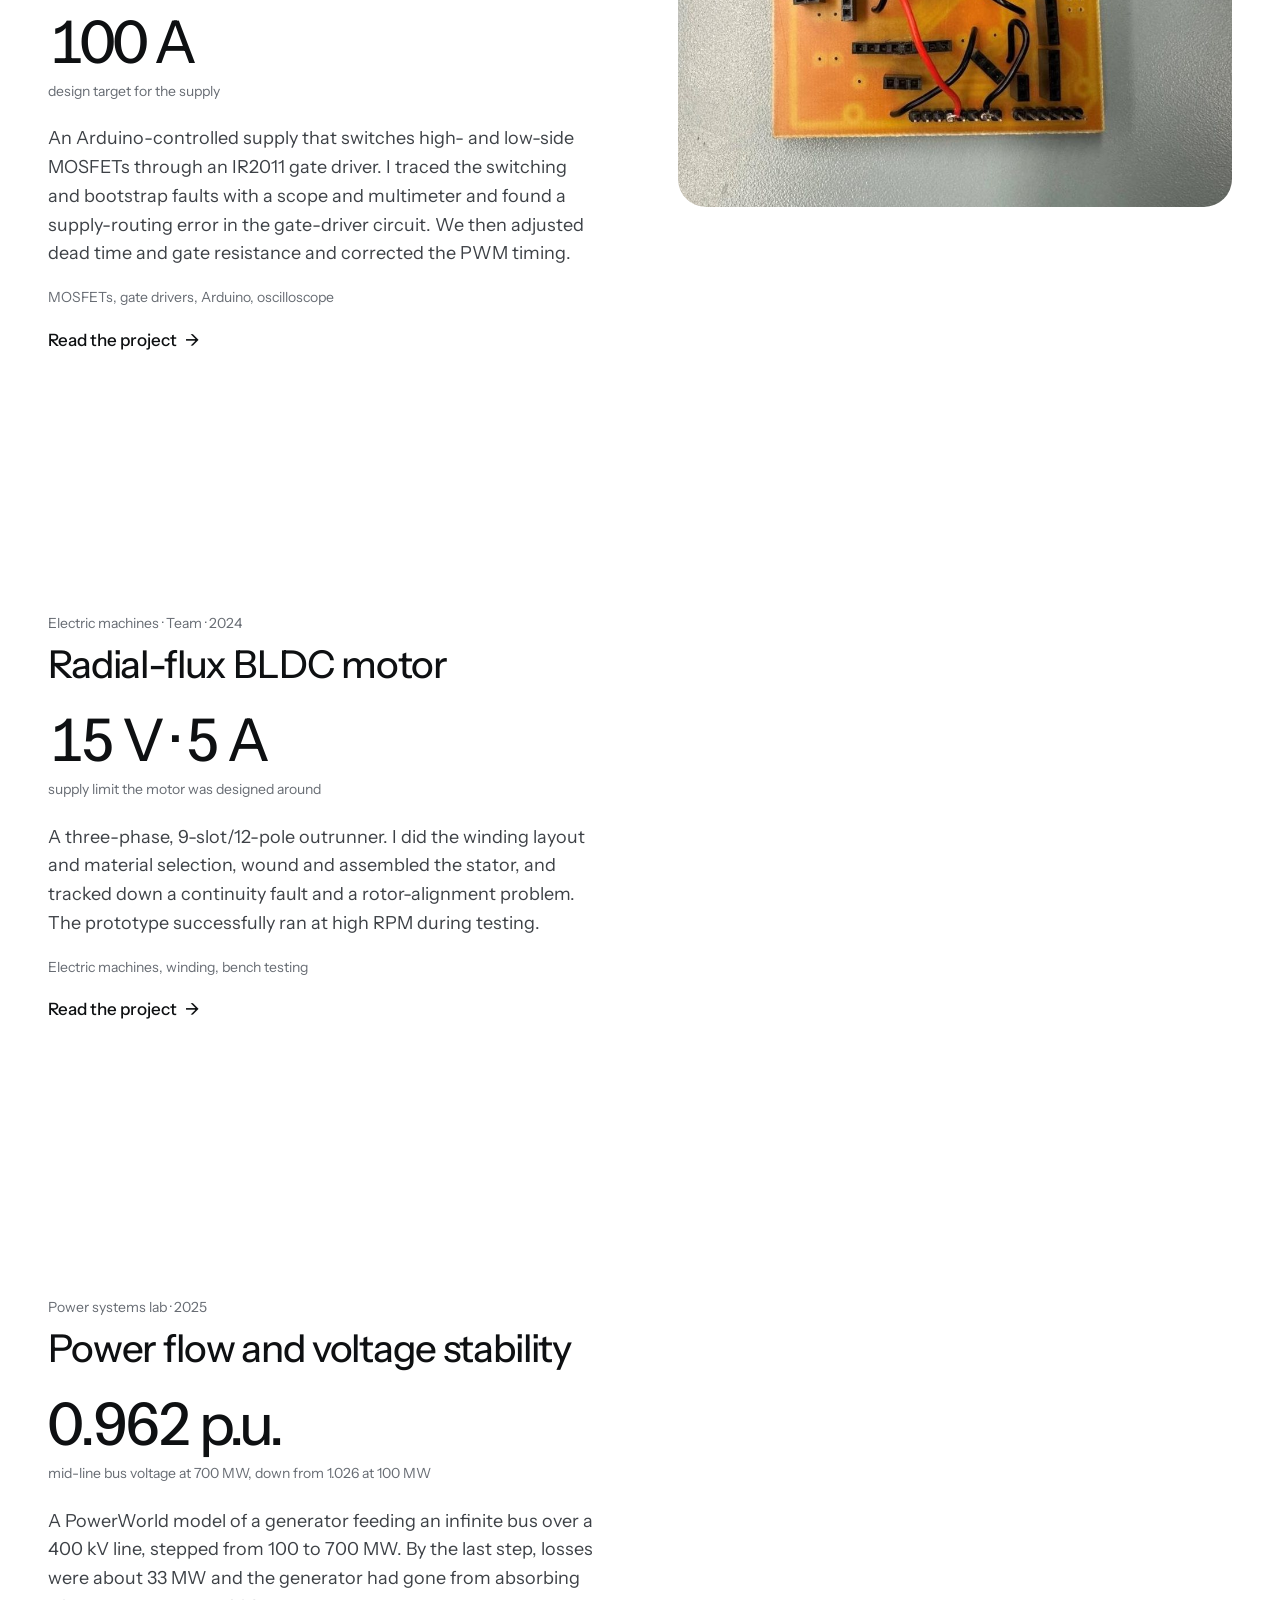
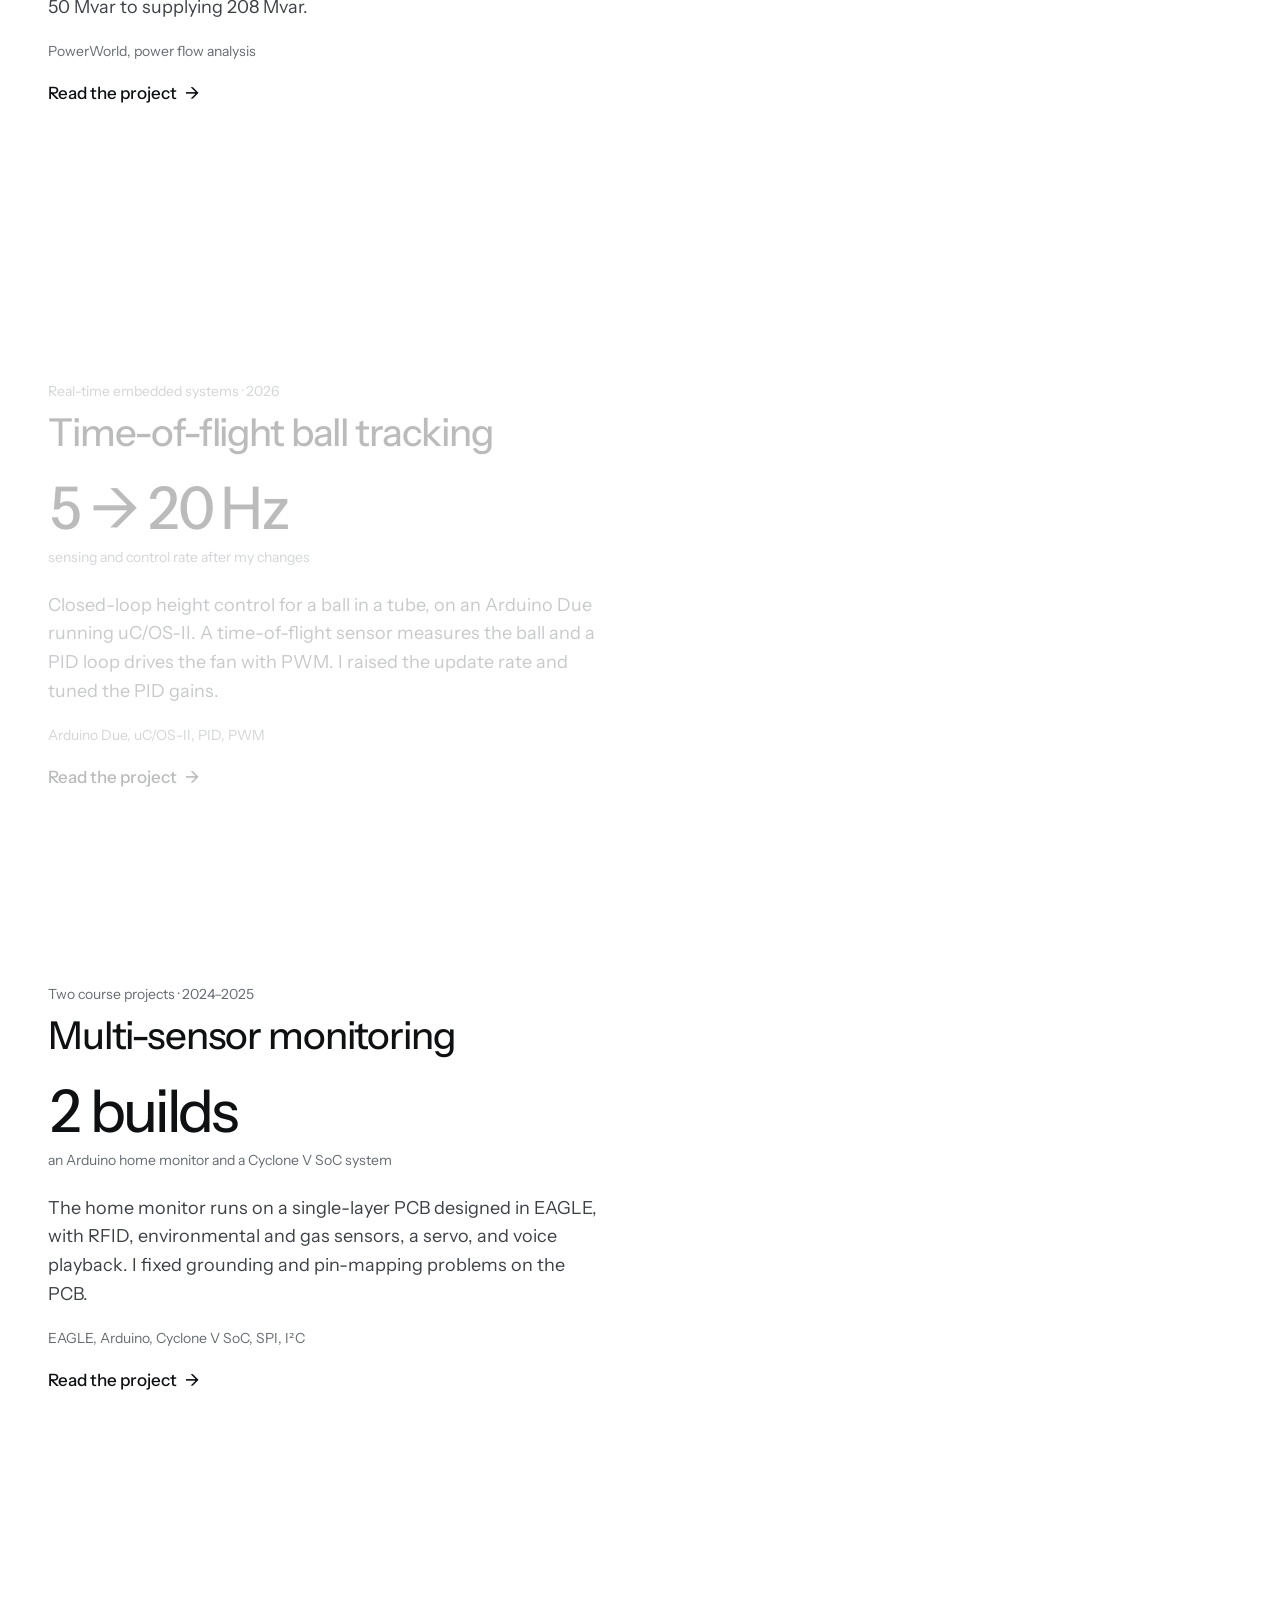
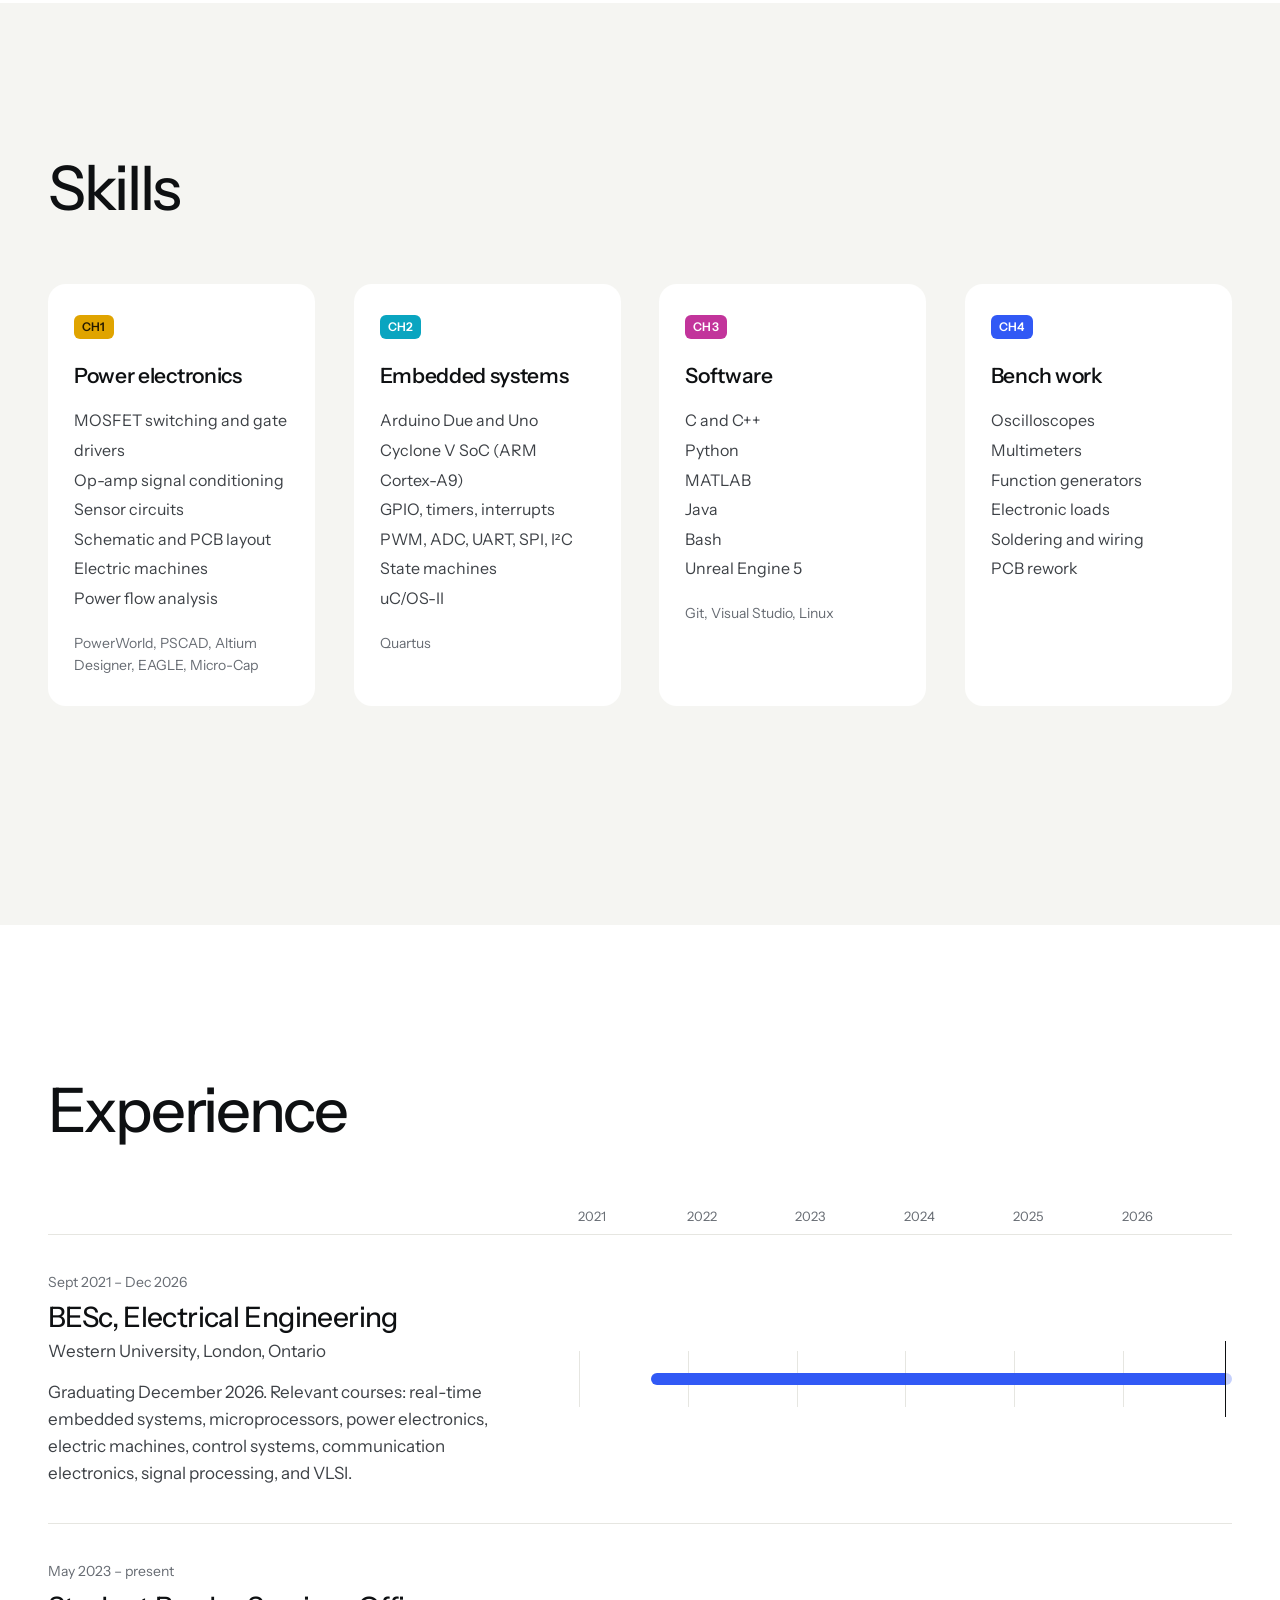
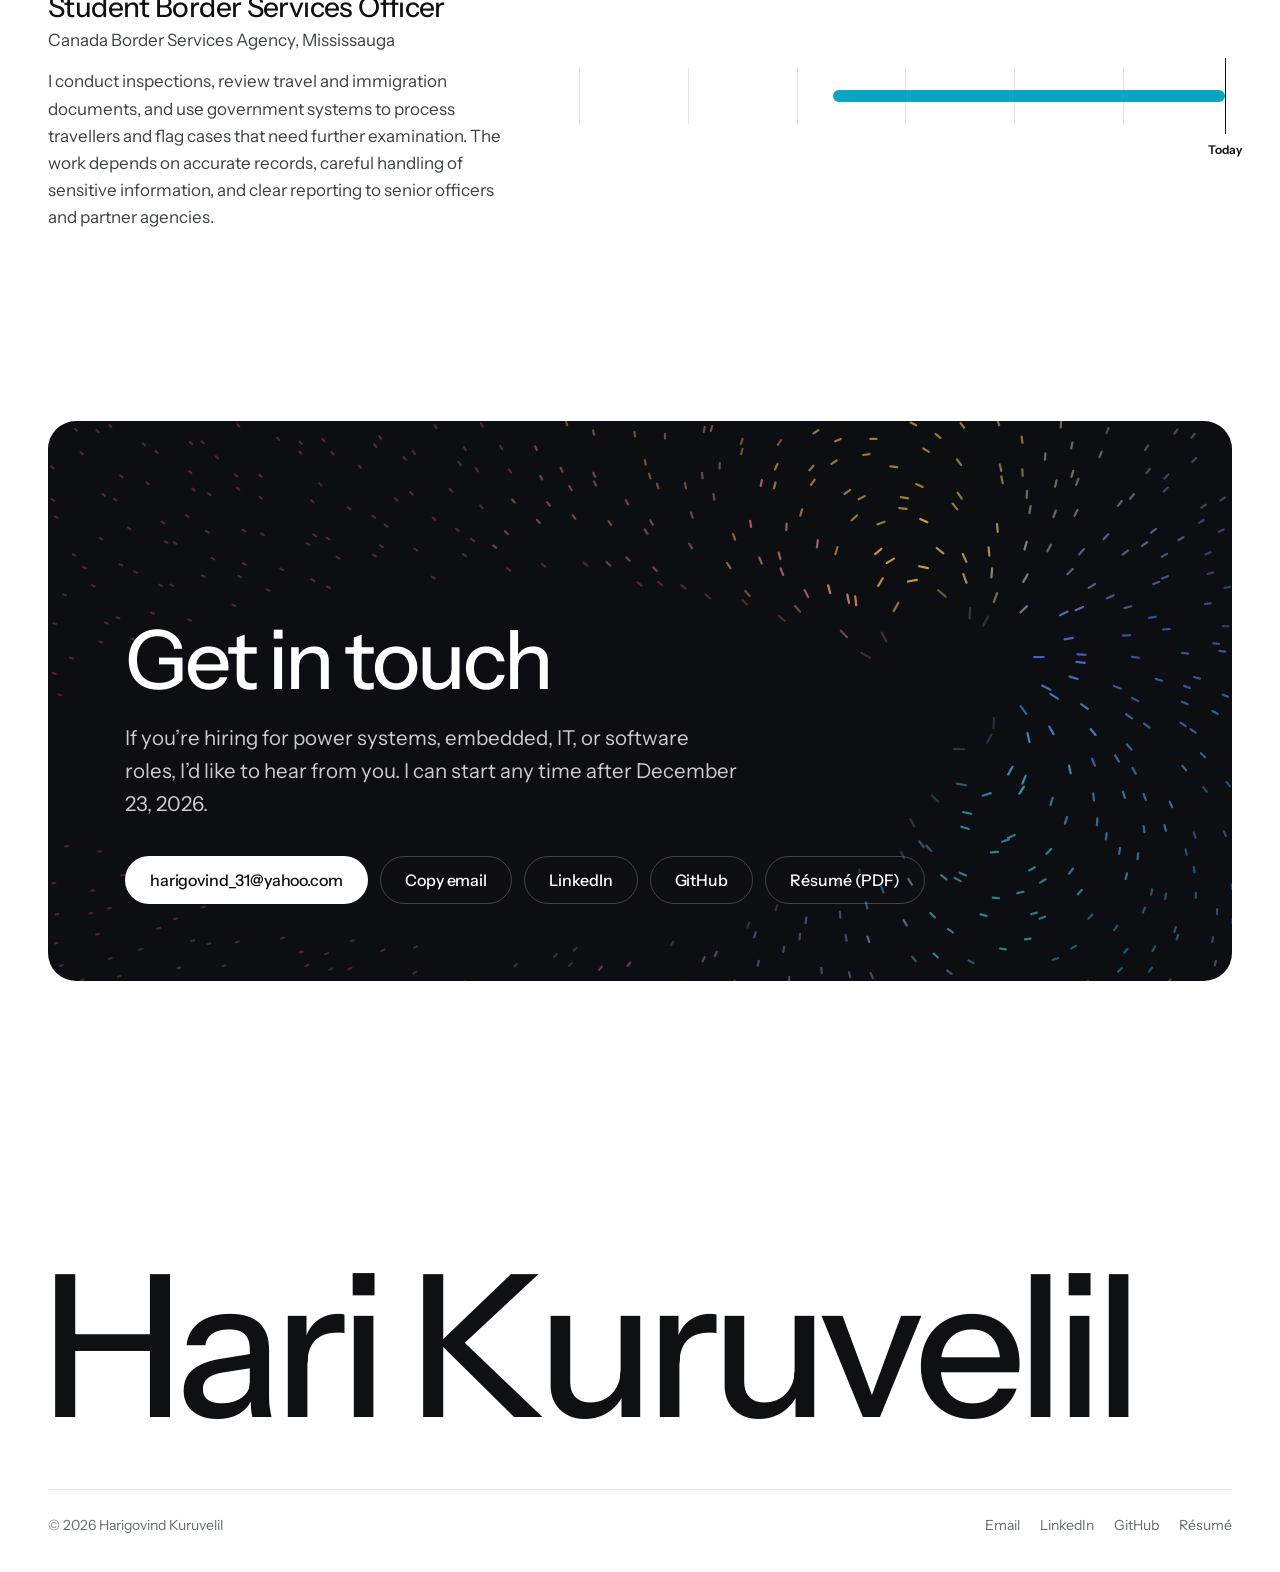
==== commit a747580d: "Update site 2026-10-28" ====
--- a/index.html
+++ b/index.html
@@ -10,7 +10,7 @@
   <link rel="preconnect" href="https://fonts.googleapis.com">
   <link rel="preconnect" href="https://fonts.gstatic.com" crossorigin>
   <link rel="stylesheet" href="https://fonts.googleapis.com/css2?family=Instrument+Sans:wght@400..700&display=swap">
-  <link rel="stylesheet" href="styles.css?v=2">
+  <link rel="stylesheet" href="styles.css?v=3">
   <script>document.documentElement.classList.add('js');</script>
   <script src="field.js?v=1" defer></script>
   <script src="main.js?v=1" defer></script>
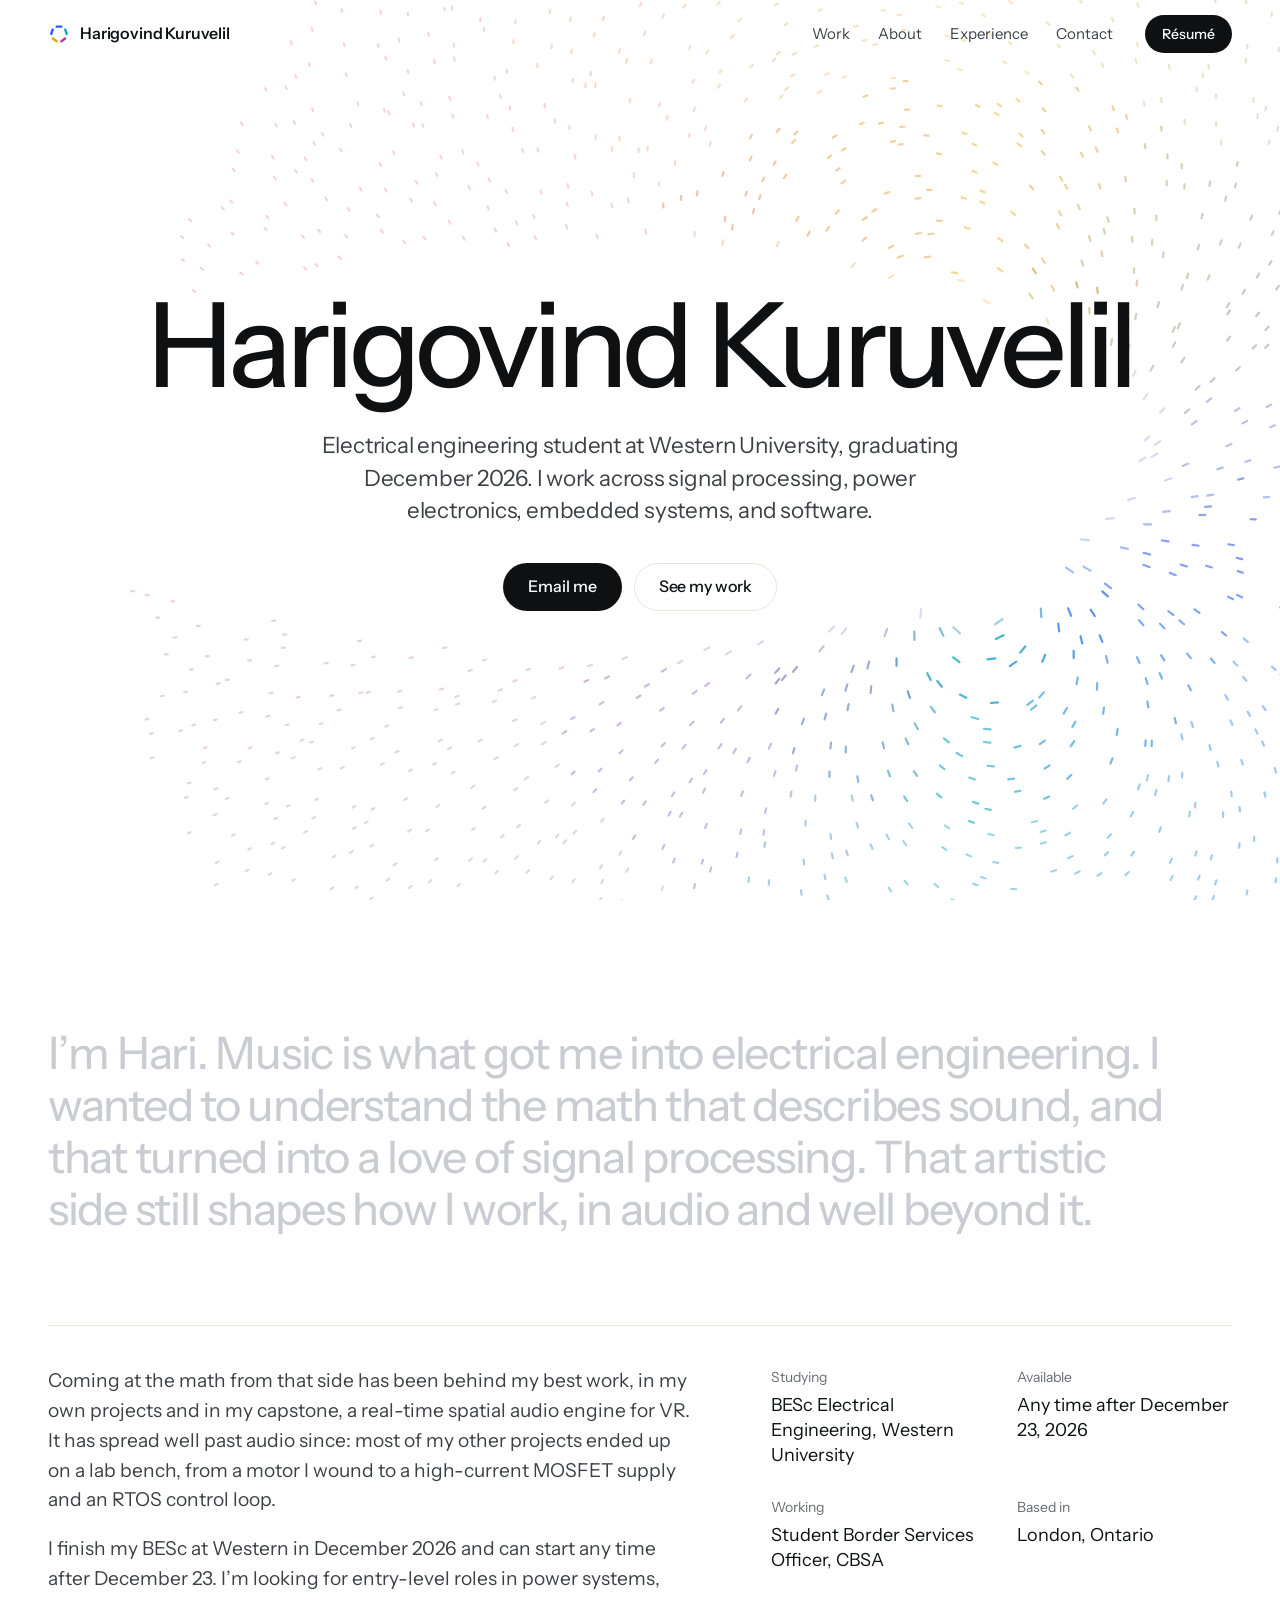
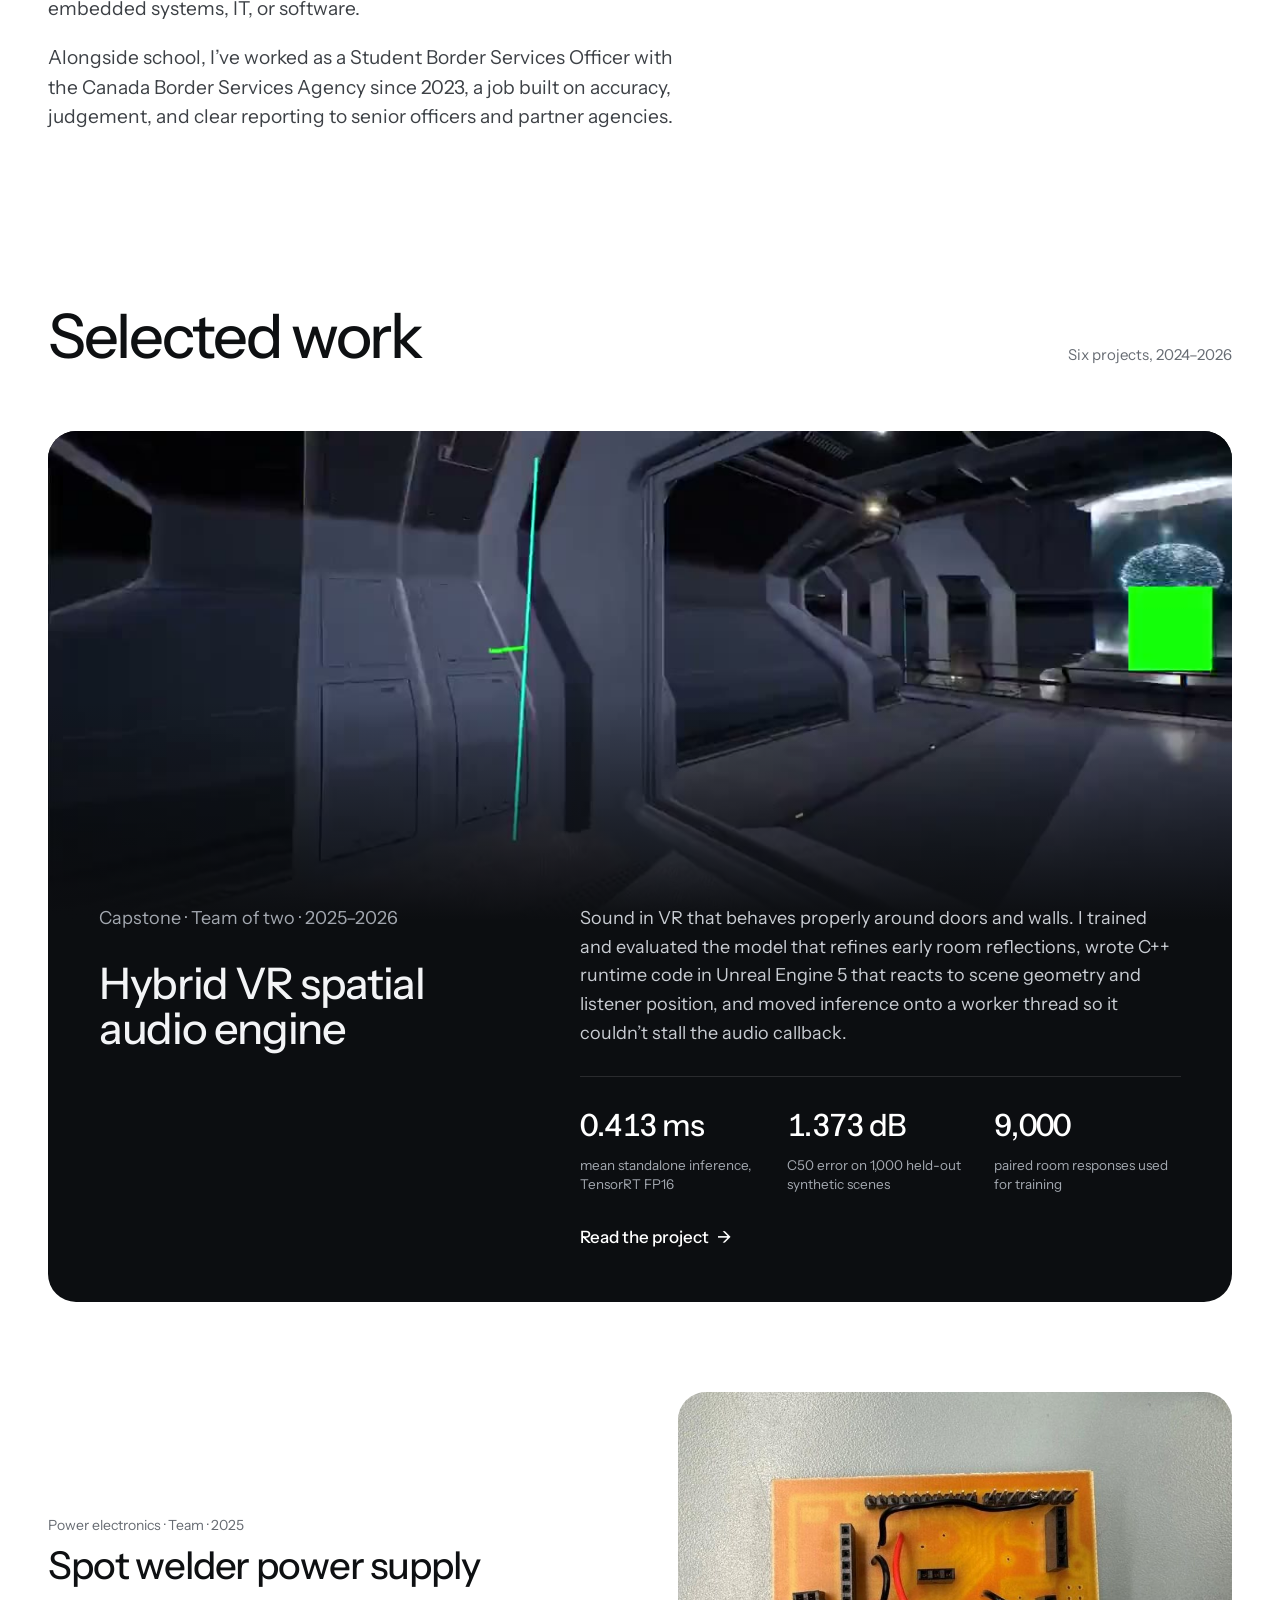
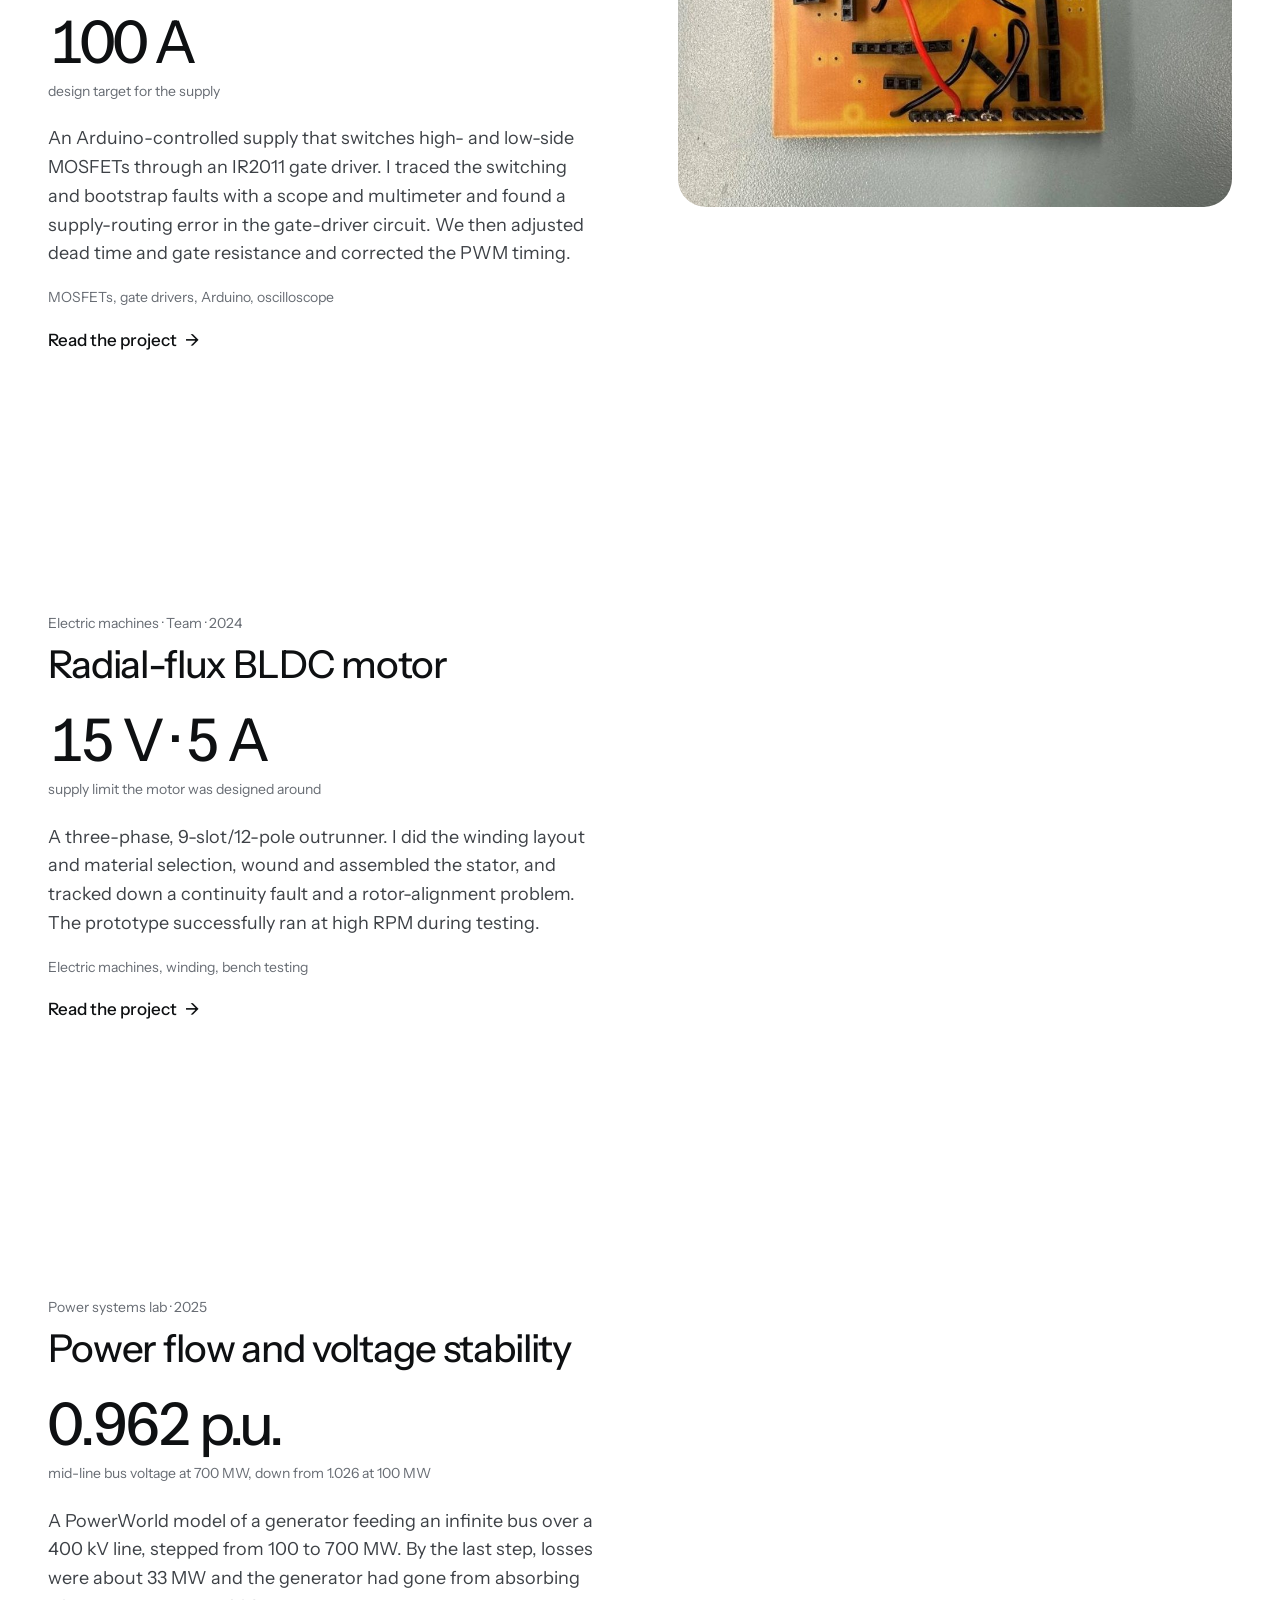
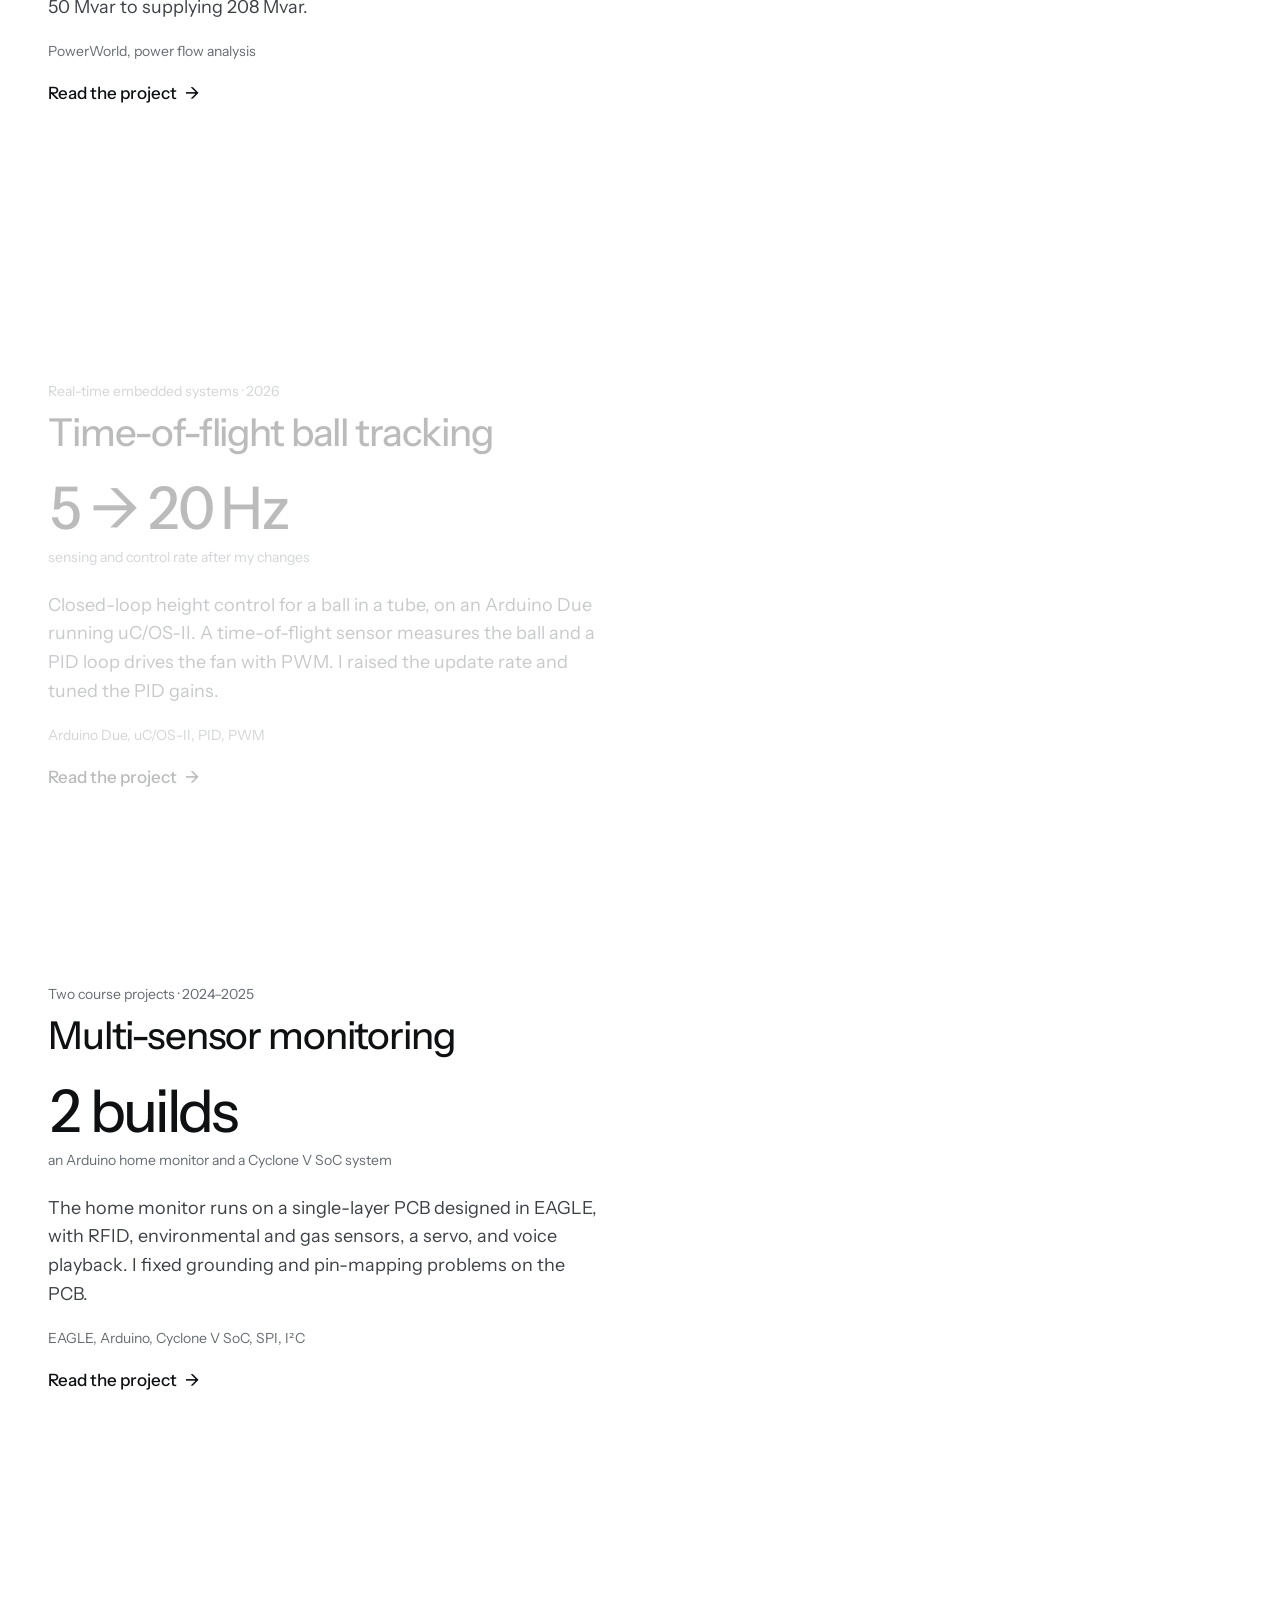
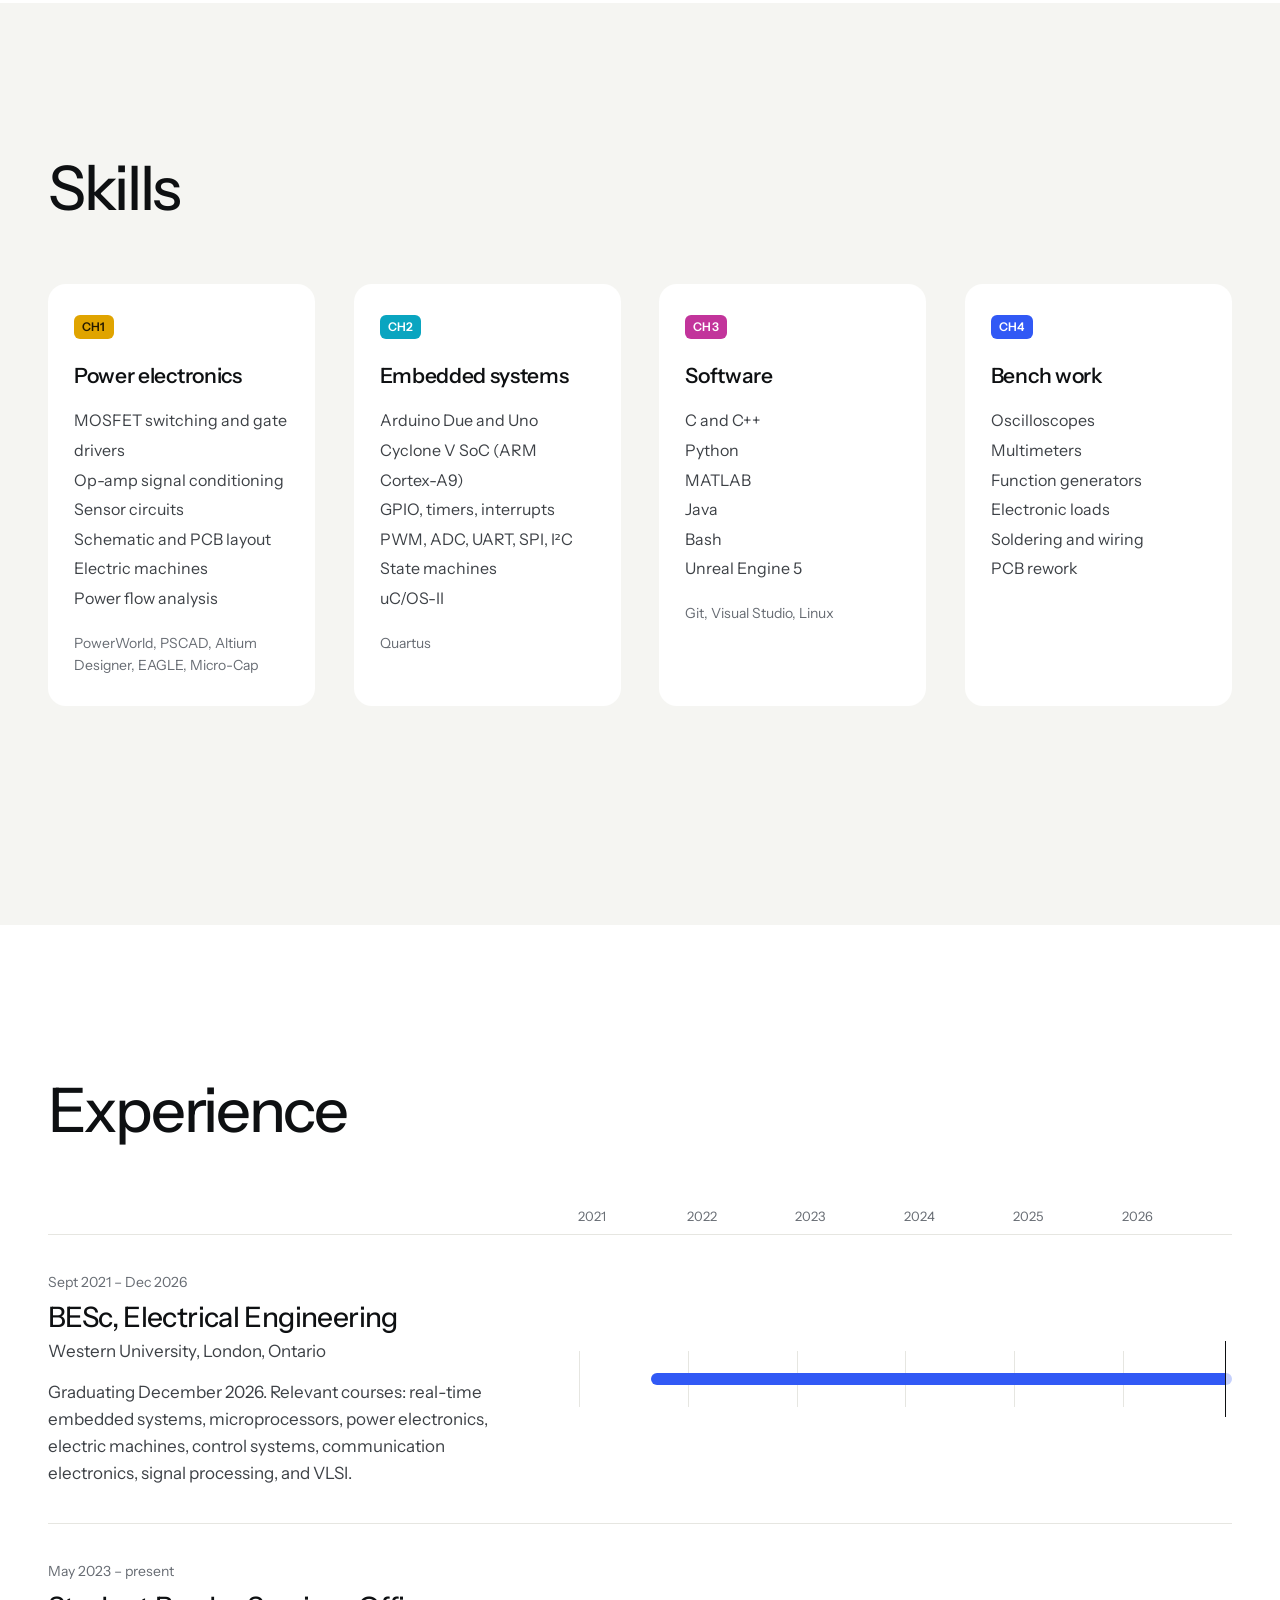
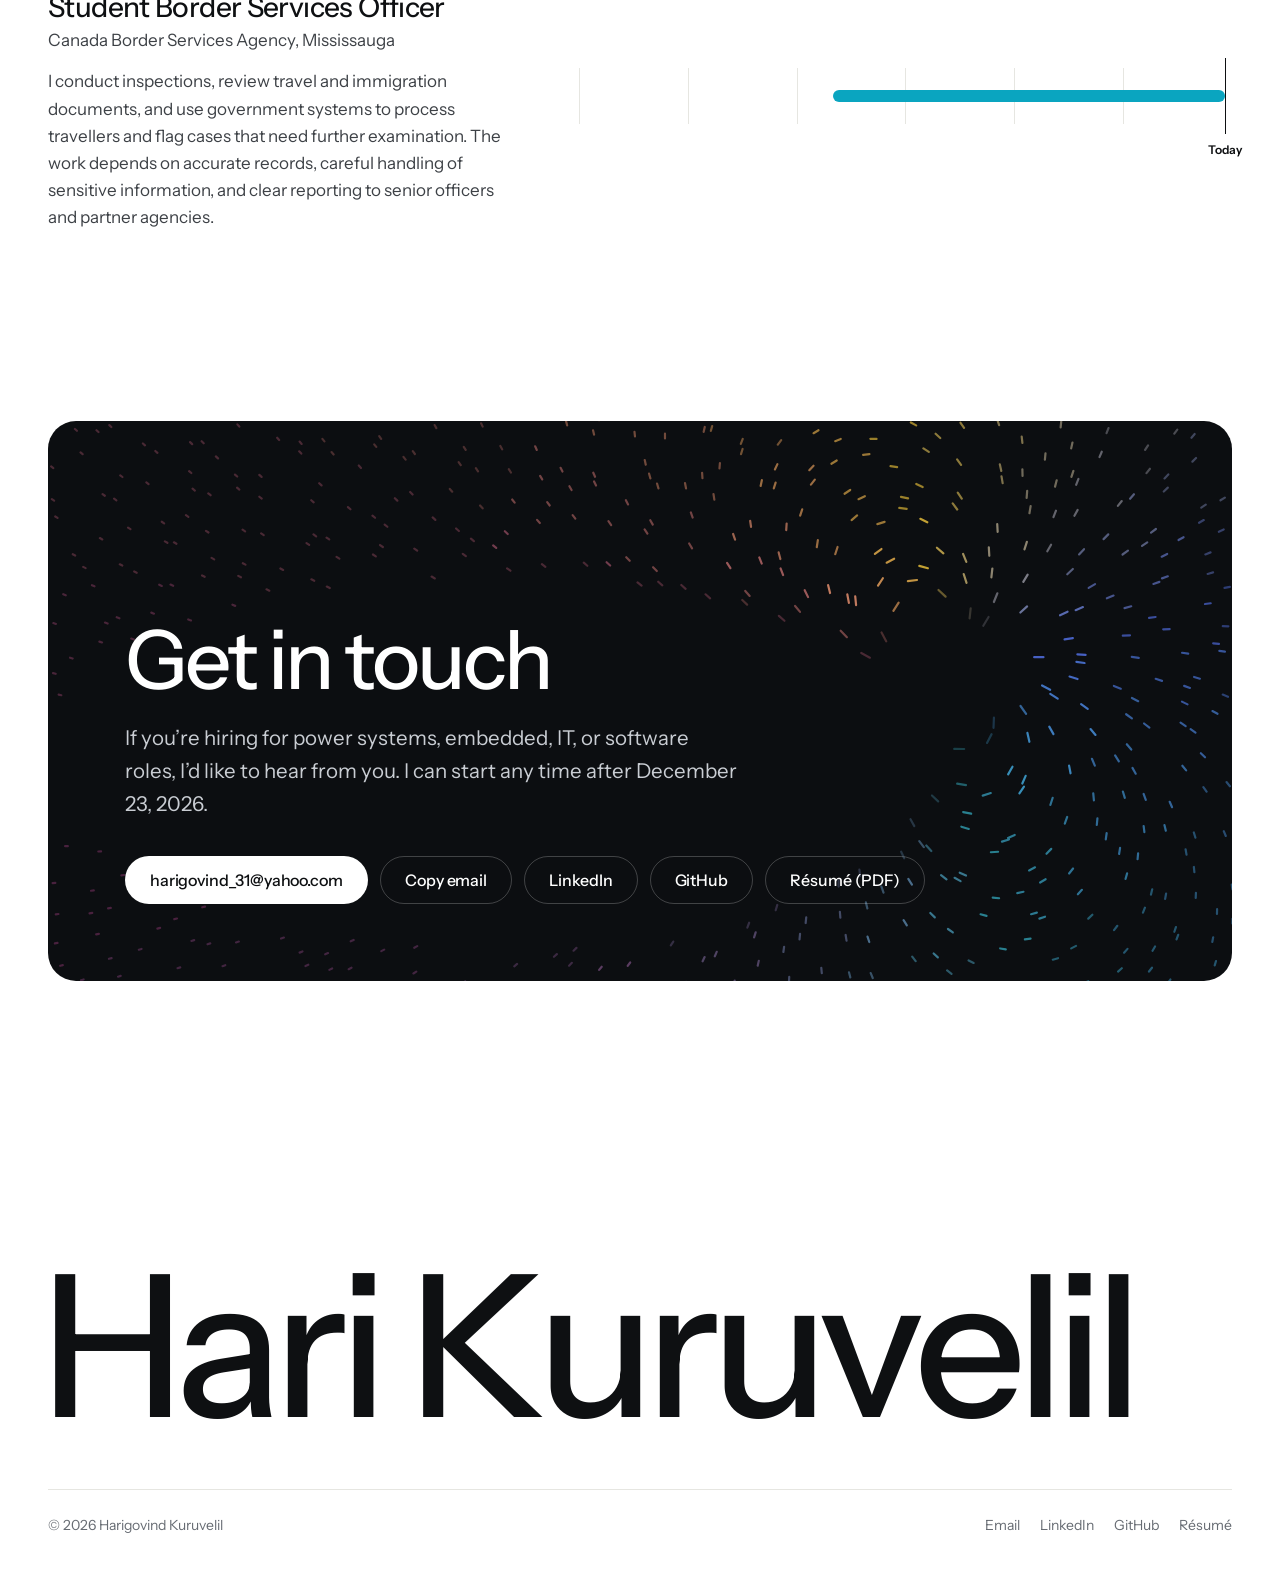
==== commit 5db06321: "Update résumé to latest CV (Harigovind_Kuruvelil_CV.pdf) Co-Authored-By: Claude Opus 5.5 <noreply@an" ====
--- a/index.html
+++ b/index.html
@@ -30,7 +30,7 @@
         <a href="#experience">Experience</a>
         <a href="#contact">Contact</a>
       </nav>
-      <a class="btn btn-dark btn-sm" href="files/harigovind-kuruvelil-resume.pdf">Résumé</a>
+      <a class="btn btn-dark btn-sm" href="files/Harigovind_Kuruvelil_CV.pdf">Résumé</a>
     </div>
   </header>
 
@@ -250,7 +250,7 @@
               <button class="btn btn-ghost copy" type="button" data-copy="harigovind_31@yahoo.com">Copy email</button>
               <a class="btn btn-ghost" href="https://www.linkedin.com/in/harigovind-kuruvelil-943b292b0">LinkedIn</a>
               <a class="btn btn-ghost" href="https://github.com/harikuruvelil">GitHub</a>
-              <a class="btn btn-ghost" href="files/harigovind-kuruvelil-resume.pdf">Résumé (PDF)</a>
+              <a class="btn btn-ghost" href="files/Harigovind_Kuruvelil_CV.pdf">Résumé (PDF)</a>
             </div>
           </div>
         </div>
@@ -263,7 +263,7 @@
       <p class="wordmark" aria-hidden="true"><span style="--i:0">H</span><span style="--i:1">a</span><span style="--i:2">r</span><span style="--i:3">i</span><span style="--i:4">&nbsp;</span><span style="--i:5">K</span><span style="--i:6">u</span><span style="--i:7">r</span><span style="--i:8">u</span><span style="--i:9">v</span><span style="--i:10">e</span><span style="--i:11">l</span><span style="--i:12">i</span><span style="--i:13">l</span></p>
       <div class="foot-row">
         <p>© <span id="year">2026</span> Harigovind Kuruvelil</p>
-        <p class="foot-links"><a href="mailto:harigovind_31@yahoo.com">Email</a><a href="https://www.linkedin.com/in/harigovind-kuruvelil-943b292b0">LinkedIn</a><a href="https://github.com/harikuruvelil">GitHub</a><a href="files/harigovind-kuruvelil-resume.pdf">Résumé</a></p>
+        <p class="foot-links"><a href="mailto:harigovind_31@yahoo.com">Email</a><a href="https://www.linkedin.com/in/harigovind-kuruvelil-943b292b0">LinkedIn</a><a href="https://github.com/harikuruvelil">GitHub</a><a href="files/Harigovind_Kuruvelil_CV.pdf">Résumé</a></p>
       </div>
     </div>
   </footer>
